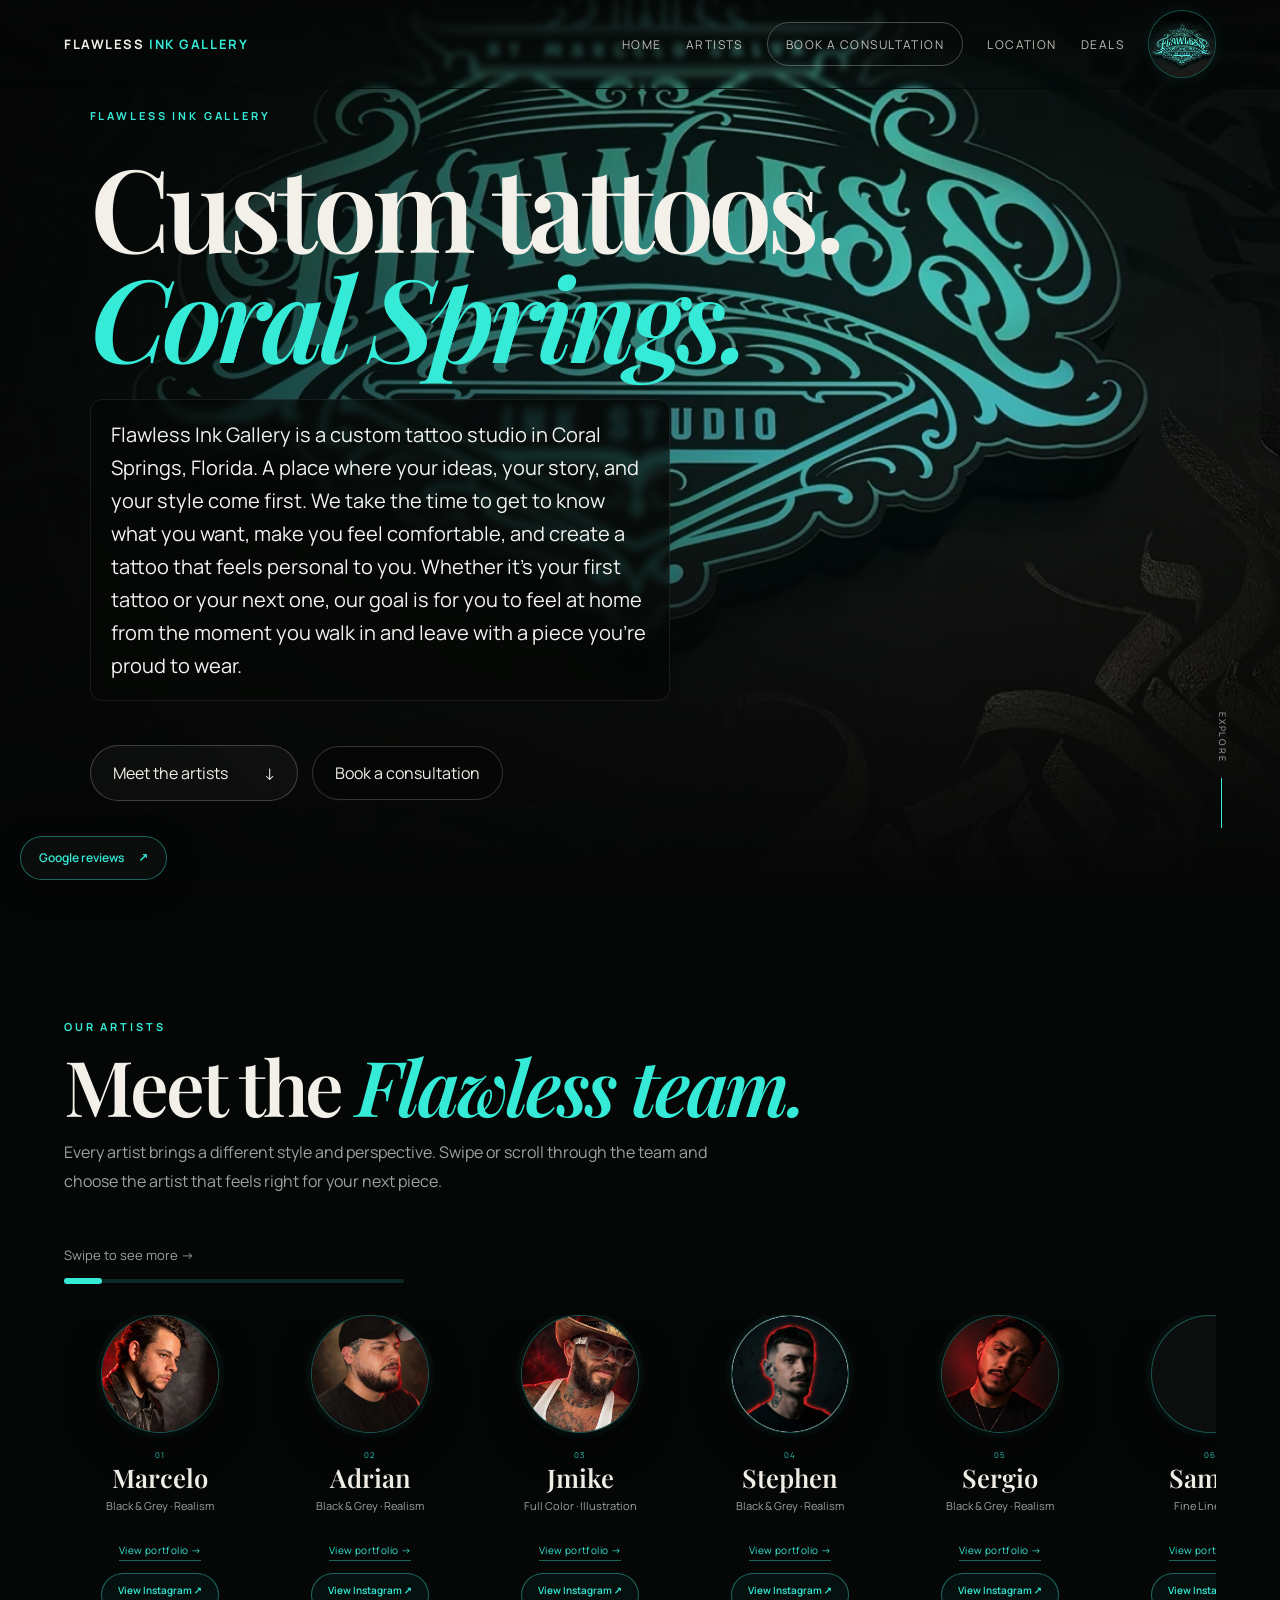
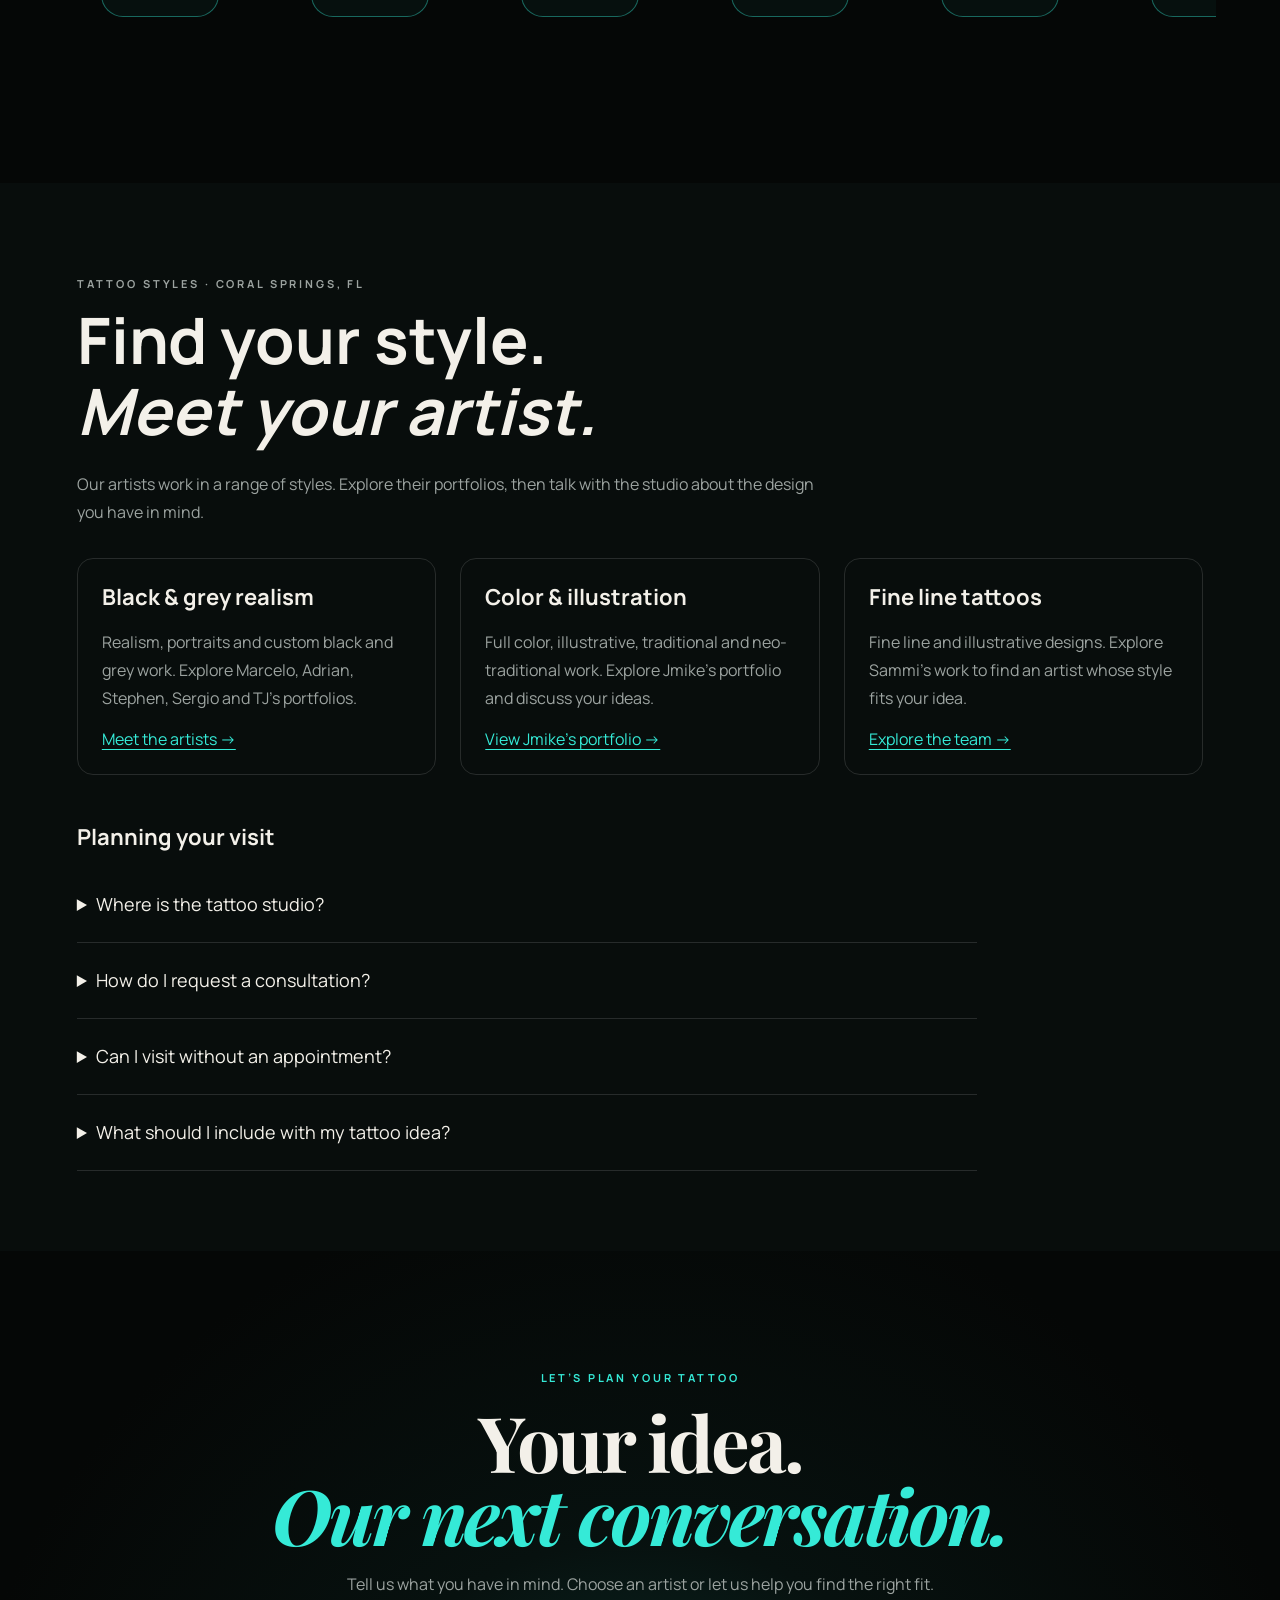
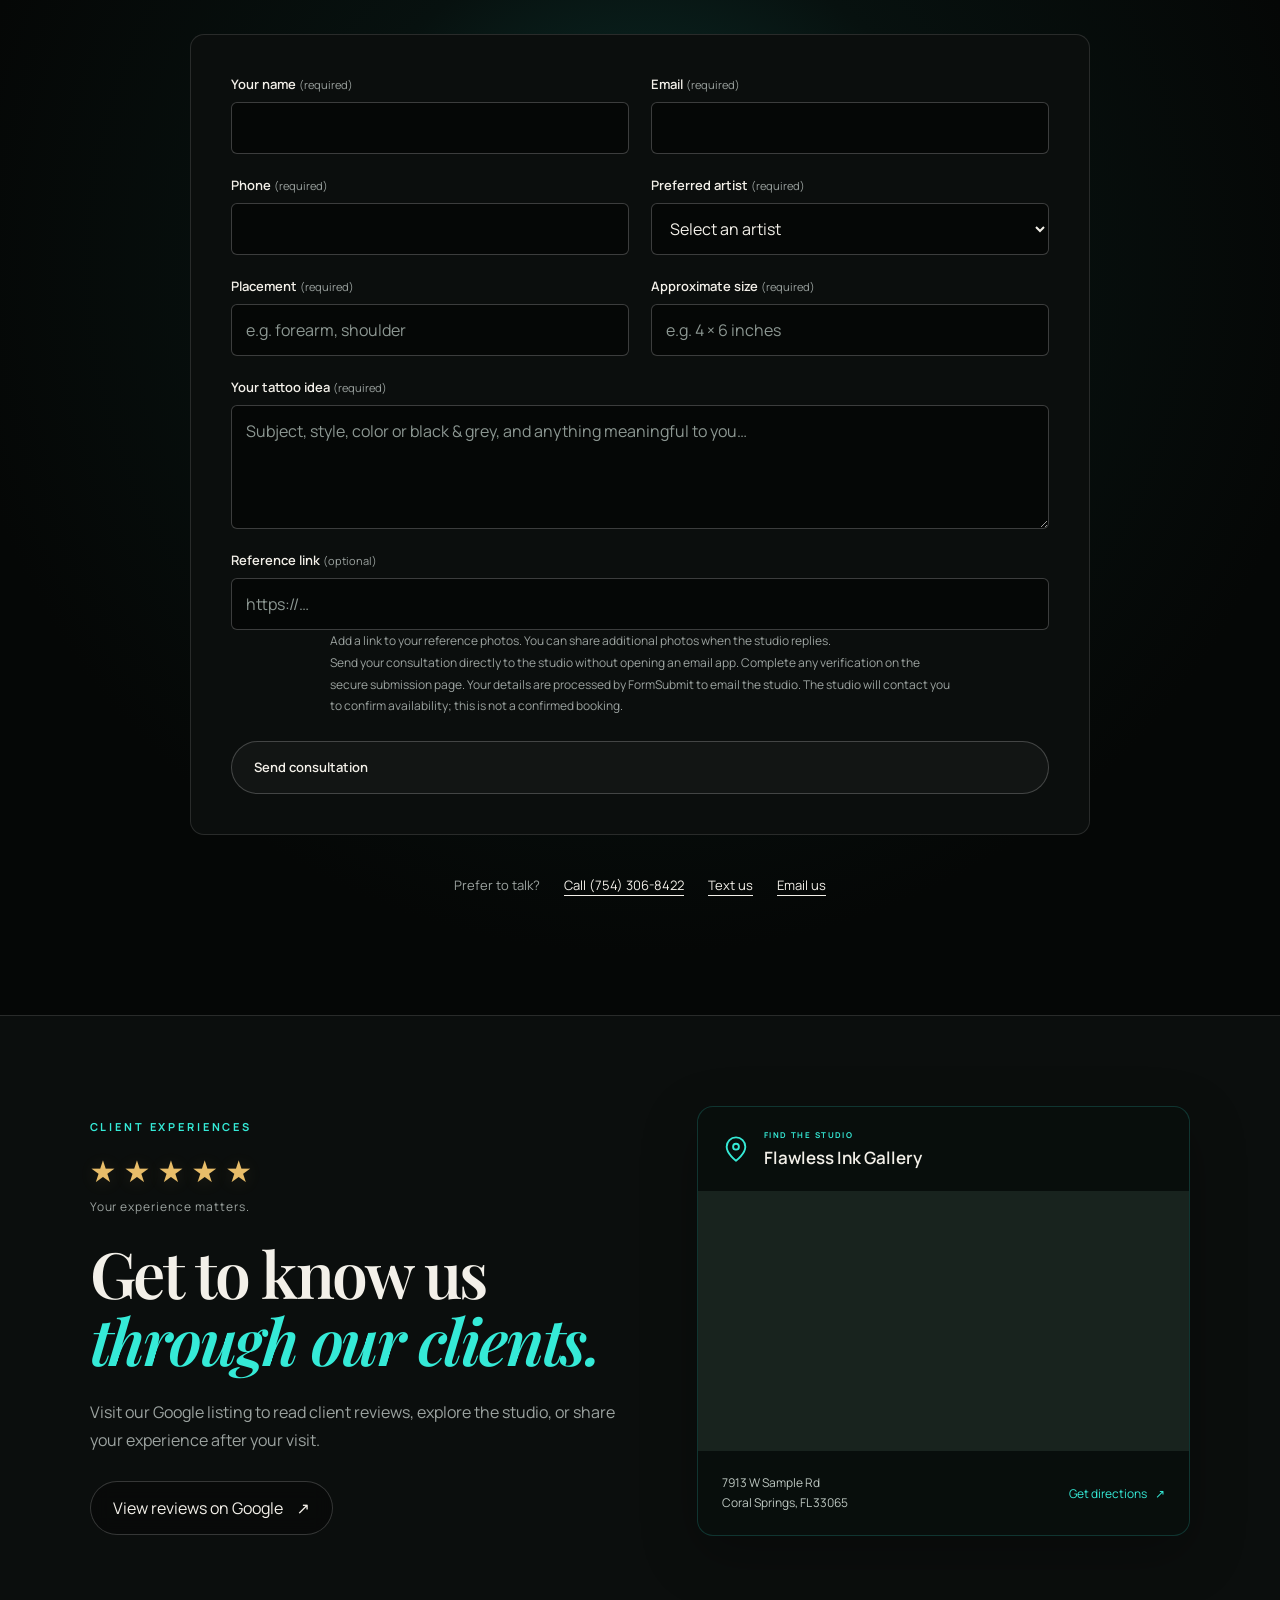
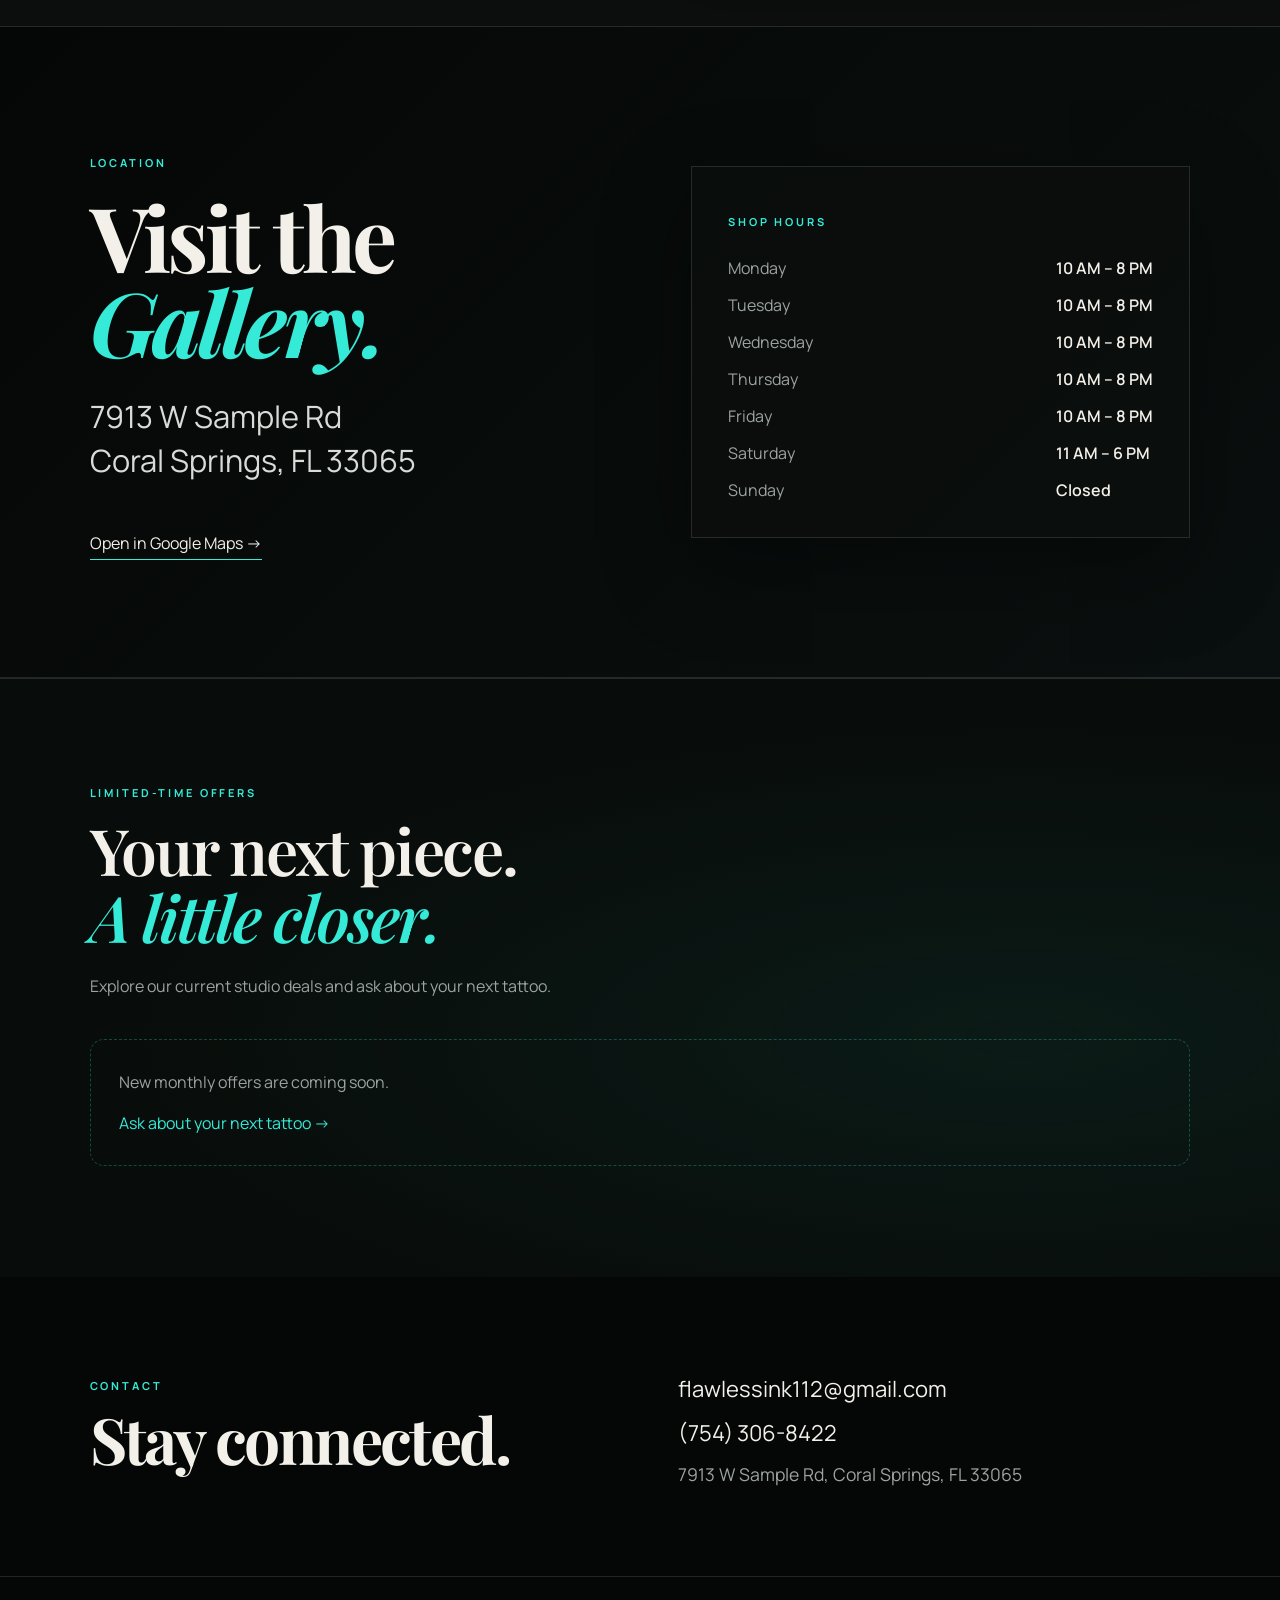
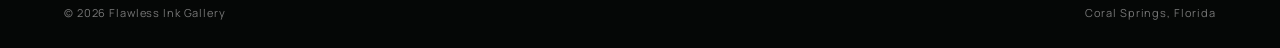
==== index.html @ 2d3091d3 "Remove Kimi profile, consultation option, references and portrait assets" ====
<!DOCTYPE html>

<html lang="en">
<head>
<meta charset="utf-8"/>
<meta content="width=device-width,initial-scale=1,viewport-fit=cover" name="viewport"/>
<meta content="#050706" name="theme-color"/>
<title>Tattoo Studio in Coral Springs | Flawless Ink Gallery</title>
<meta name="description" content="Custom tattoos in Coral Springs, FL. Explore black and grey realism, color and fine line artists at Flawless Ink Gallery. Contact us for a consultation."/>
<link rel="canonical" href="https://www.flawlessinkgallery.com/"/>
<meta property="og:type" content="website"/>
<meta property="og:title" content="Tattoo Studio in Coral Springs | Flawless Ink Gallery"/>
<meta property="og:description" content="Custom tattoos in Coral Springs, FL. Explore black and grey realism, color and fine line artists at Flawless Ink Gallery. Contact us for a consultation."/>
<meta property="og:url" content="https://www.flawlessinkgallery.com/"/>
<meta property="og:site_name" content="Flawless Ink Gallery"/>
<meta property="og:image" content="https://www.flawlessinkgallery.com/assets/studio-room.webp"/>
<meta property="og:image:alt" content="Inside Flawless Ink Gallery tattoo studio in Coral Springs"/>
<meta name="twitter:card" content="summary_large_image"/>
<script type="application/ld+json">
{
  "@context": "https://schema.org",
  "@type": "LocalBusiness",
  "@id": "https://www.flawlessinkgallery.com/#studio",
  "name": "Flawless Ink Tattoo Gallery",
  "alternateName": "Flawless Ink Gallery",
  "url": "https://www.flawlessinkgallery.com/",
  "description": "Custom tattoos in Coral Springs, FL. Explore black and grey realism, color and fine line artists at Flawless Ink Gallery. Contact us for a consultation.",
  "image": "https://www.flawlessinkgallery.com/assets/studio-room.webp",
  "telephone": "+17543068422",
  "email": "flawlessink112@gmail.com",
  "address": {
    "@type": "PostalAddress",
    "streetAddress": "7913 West Sample Road",
    "addressLocality": "Coral Springs",
    "addressRegion": "FL",
    "postalCode": "33065",
    "addressCountry": "US"
  },
  "hasMap": "https://maps.google.com/maps?cid=11567312331092188978",
  "openingHoursSpecification": [
    {
      "@type": "OpeningHoursSpecification",
      "dayOfWeek": [
        "Monday",
        "Tuesday",
        "Wednesday",
        "Thursday",
        "Friday"
      ],
      "opens": "10:00",
      "closes": "20:00"
    },
    {
      "@type": "OpeningHoursSpecification",
      "dayOfWeek": "Saturday",
      "opens": "11:00",
      "closes": "18:00"
    }
  ]
}
</script>
<link href="https://fonts.googleapis.com" rel="preconnect"/>
<link crossorigin="" href="https://fonts.gstatic.com" rel="preconnect"/>
<link href="https://fonts.googleapis.com/css2?family=Manrope:wght@400;500;600;700&amp;family=Playfair+Display:ital,wght@0,600;1,600&amp;display=swap" rel="stylesheet"/>

<link rel="stylesheet" href="assets/site.css?v=description-contrast-1"/>
<noscript><style>.reveal{opacity:1;transform:none;filter:none}</style></noscript>

<style id="adrian-jmike-portrait-flip">
/* Mirror only Adrian and Jmike; keep the existing portrait hover zoom. */
.artist-photo-link[data-open-portfolio="adrian"] .artist-photo-frame img,
.artist-photo-link[data-open-portfolio="jmike"] .artist-photo-frame img,
#portfolio-adrian .artist-dialog-portrait,
#portfolio-jmike .artist-dialog-portrait { transform: scaleX(-1); }
.artist-profile-card:hover .artist-photo-link[data-open-portfolio="adrian"] .artist-photo-frame img,
.artist-profile-card:hover .artist-photo-link[data-open-portfolio="jmike"] .artist-photo-frame img { transform: scale(-1.06, 1.06); }
</style>
</head>
<body>
<header class="nav">
<a class="brand" href="#top">FLAWLESS <span>INK GALLERY</span></a>
<button id="mobile-menu-toggle" class="mobile-menu-toggle" type="button" aria-label="Open navigation menu" aria-controls="primary-navigation" aria-expanded="false" hidden><span aria-hidden="true"></span><span aria-hidden="true"></span><span aria-hidden="true"></span></button>
<nav id="primary-navigation" aria-label="Main navigation">
<a href="#home">Home</a>
<a href="#artist">Artists</a>
<a class="book" href="#book">Book a consultation</a>
<a href="#location">Location</a>
<a href="#deals">Deals</a>
</nav>
<a class="nav-shop-logo" href="#home" aria-label="Flawless Ink Gallery home"><img src="assets/logo-studio.webp" alt="" width="1152" height="1536" decoding="async"/></a>
</header>
<main id="top">
<section class="hero reveal welcome-hero" id="home">
<div aria-label="Flawless Ink Gallery slideshow" class="hero-media">
<img alt="Flawless Ink Gallery illuminated logo" class="hero-slide active" src="assets/logo-studio.webp" decoding="async" width="1152" height="1536" fetchpriority="high"/>
<img alt="Inside Flawless Ink Gallery" class="hero-slide" src="assets/studio-room.webp" decoding="async" width="1152" height="1536" loading="lazy"/>
<img alt="Tattoo artist working at Flawless Ink Gallery" class="hero-slide" src="assets/artist-at-work.webp" decoding="async" width="852" height="1134" loading="lazy"/>
<img alt="Black and grey realism tattoo" class="hero-slide" src="assets/tattoo-jesus.webp" decoding="async" width="1200" height="1800" loading="lazy"/>
<img alt="Realistic cat tattoo" class="hero-slide" src="assets/tattoo-cat.webp" decoding="async" width="1206" height="1581" loading="lazy"/>
<img alt="Realistic dog tattoo" class="hero-slide" src="assets/tattoo-dog.webp" decoding="async" width="1177" height="1779" loading="lazy"/>
<img alt="Black and grey skull tattoo" class="hero-slide" src="assets/tattoo-skull.webp" decoding="async" width="1127" height="1800" loading="lazy"/>
<img alt="Detailed bear tattoo" class="hero-slide" src="assets/tattoo-bears.webp" decoding="async" width="1206" height="1744" loading="lazy"/>
<img alt="Frankenstein portrait tattoo" class="hero-slide" src="assets/tattoo-frankenstein.webp" decoding="async" width="706" height="1536" loading="lazy"/>
<img alt="Black and grey portrait tattoo" class="hero-slide" src="assets/tattoo-woman.webp" decoding="async" width="706" height="1536" loading="lazy"/>
<img alt="Black and grey truck tattoo" class="hero-slide" src="assets/tattoo-truck.webp" decoding="async" width="1206" height="1648" loading="lazy"/>
</div>
<div class="hero-shade"></div>
<div class="hero-copy welcome-copy">
<p class="eyebrow">FLAWLESS INK GALLERY</p>
<h1>Custom tattoos.<br/><em>Coral Springs.</em></h1>
<p class="lead">Flawless Ink Gallery is a custom tattoo studio in Coral Springs, Florida. A place where your ideas, your story, and your style come first. We take the time to get to know what you want, make you feel comfortable, and create a tattoo that feels personal to you. Whether it’s your first tattoo or your next one, our goal is for you to feel at home from the moment you walk in and leave with a piece you’re proud to wear.</p>
<div class="welcome-actions">
<a class="cta" href="#artist">Meet the artists <span>↓</span></a>
<a class="ghost-cta" href="#book">Book a consultation</a>
</div>
</div>
<div class="scroll">EXPLORE <span></span></div>
</section>
<section class="artist artist-strip-section reveal" id="artist">
<div class="artist-strip-heading">
<p class="eyebrow">OUR ARTISTS</p>
<h2>Meet the <em>Flawless team.</em></h2>
<p>Every artist brings a different style and perspective. Swipe or scroll through the team and choose the artist that feels right for your next piece.</p>
</div>
<div class="artist-browse-controls" id="artist-browse-controls" hidden>
<div class="artist-swipe-heading"><p>Swipe to see more →</p><span id="artist-scroll-count" class="sr-only">7 artists</span></div>
<div class="artist-scroll-tools"><button id="artist-scroll-prev" hidden type="button" aria-label="Scroll to previous artists" aria-controls="artist-strip">←</button><div class="artist-scroll-slider"><label class="sr-only" for="artist-scroll-position">Scroll through the artists</label><input id="artist-scroll-position" type="range" min="0" max="1000" step="1" value="0" aria-controls="artist-strip"/></div><button id="artist-scroll-next" hidden type="button" aria-label="Scroll to next artists" aria-controls="artist-strip">→</button></div>
</div>
<div id="artist-strip" aria-label="Flawless Ink artists" class="artist-strip">
<article class="artist-profile-card">
<a aria-label="View Marcelo portfolio" class="artist-photo-link" data-open-portfolio="marcelo" href="#portfolio-marcelo">
<div class="artist-photo-frame">
<img alt="Marcelo tattoo artist at Flawless Ink Gallery" src="assets/portrait-fb01e8585b7e.webp" decoding="async" width="800" height="1067" loading="lazy" srcset="assets/portrait-fb01e8585b7e-small.webp 240w, assets/portrait-fb01e8585b7e.webp 800w" sizes="(max-width: 650px) 280px, 360px"/>
</div>
</a>
<div class="artist-profile-info">
<span class="artist-number">01</span>
<h3>Marcelo</h3>
<p>Black &amp; Grey · Realism</p>
<a data-open-portfolio="marcelo" href="#portfolio-marcelo">View portfolio →</a>
<a aria-label="View Marcelo on Instagram (opens in a new tab)" class="artist-instagram-link" href="https://www.instagram.com/marcelo.tattooart/" rel="noopener noreferrer" target="_blank">View Instagram <span aria-hidden="true">↗</span></a>
</div>
</article>
<article class="artist-profile-card">
<a aria-label="View Adrian portfolio" class="artist-photo-link" data-open-portfolio="adrian" href="#portfolio-adrian">
<div class="artist-photo-frame"><img alt="Adrian tattoo artist at Flawless Ink Gallery" src="assets/portrait-ea74d2a2b354.webp" style="object-position:center 30%" decoding="async" width="800" height="1040" loading="lazy" srcset="assets/portrait-ea74d2a2b354-small.webp 240w, assets/portrait-ea74d2a2b354.webp 800w" sizes="(max-width: 650px) 280px, 360px"/></div>
</a>
<div class="artist-profile-info">
<span class="artist-number">02</span><h3>Adrian</h3><p>Black &amp; Grey · Realism</p>
<a data-open-portfolio="adrian" href="#portfolio-adrian">View portfolio →</a>
<a aria-label="View Adrian on Instagram (opens in a new tab)" class="artist-instagram-link" href="https://www.instagram.com/adrest.tattooart/" rel="noopener noreferrer" target="_blank">View Instagram <span aria-hidden="true">↗</span></a>
</div>
</article>
<article class="artist-profile-card">
<a aria-label="View Jmike portfolio" class="artist-photo-link" data-open-portfolio="jmike" href="#portfolio-jmike">
<div class="artist-photo-frame"><img alt="Jmike, tattoo artist at Flawless Ink Gallery" height="1402" src="assets/portrait-498feb0a7a12.webp" style="object-position:center 28%;" width="1122" decoding="async" loading="lazy" srcset="assets/portrait-498feb0a7a12-small.webp 240w, assets/portrait-498feb0a7a12.webp 800w" sizes="(max-width: 650px) 280px, 360px"/></div>
</a>
<div class="artist-profile-info">
<span class="artist-number">03</span><h3>Jmike</h3><p>Full Color · Illustration</p>
<a data-open-portfolio="jmike" href="#portfolio-jmike">View portfolio →</a>
<a aria-label="View Jmike on Instagram (opens in a new tab)" class="artist-instagram-link" href="https://www.instagram.com/thetattooist/" rel="noopener noreferrer" target="_blank">View Instagram <span aria-hidden="true">↗</span></a>
</div>
</article>
<article class="artist-profile-card">
<a aria-label="View Stephen portfolio" class="artist-photo-link" data-open-portfolio="stephen" href="#portfolio-stephen">
<div class="artist-photo-frame"><img alt="Stephen, tattoo artist at Flawless Ink Gallery" src="assets/stephen-profile.jpeg" width="1024" height="1024" decoding="async" loading="lazy" style="object-fit:contain;object-position:center;background:#fff"/></div>
</a>
<div class="artist-profile-info">
<span class="artist-number">04</span><h3>Stephen</h3><p>Black &amp; Grey · Realism</p>
<a data-open-portfolio="stephen" href="#portfolio-stephen">View portfolio →</a>
<a aria-label="View Stephen on Instagram (opens in a new tab)" class="artist-instagram-link" href="https://www.instagram.com/donebybones/" rel="noopener noreferrer" target="_blank">View Instagram <span aria-hidden="true">↗</span></a>
</div>
</article>
<article class="artist-profile-card">
<a aria-label="View Sergio portfolio" class="artist-photo-link" data-open-portfolio="sergio" href="#portfolio-sergio">
<div class="artist-photo-frame"><img alt="Sergio, tattoo artist at Flawless Ink Gallery" height="1437" src="assets/portrait-63ef8ed3774f.webp" style="object-position:center 28%;" width="1095" decoding="async" loading="lazy" srcset="assets/portrait-63ef8ed3774f-small.webp 240w, assets/portrait-63ef8ed3774f.webp 800w" sizes="(max-width: 650px) 280px, 360px"/></div>
</a>
<div class="artist-profile-info">
<span class="artist-number">05</span><h3>Sergio</h3><p>Black &amp; Grey · Realism</p>
<a data-open-portfolio="sergio" href="#portfolio-sergio">View portfolio →</a>
<a aria-label="View Sergio on Instagram (opens in a new tab)" class="artist-instagram-link" href="https://www.instagram.com/oso_ink_/" rel="noopener noreferrer" target="_blank">View Instagram <span aria-hidden="true">↗</span></a>
</div>
</article>
<article class="artist-profile-card">
<a aria-label="View Sammi portfolio" class="artist-photo-link" data-open-portfolio="sammi" href="#portfolio-sammi">
<div class="artist-photo-frame sammi-photo-frame"><img alt="Sammi, artista de Flawless Ink Gallery" height="1448" src="assets/portrait-2cb78c9db8c5.webp" width="1086" decoding="async" loading="lazy" srcset="assets/portrait-2cb78c9db8c5-small.webp 240w, assets/portrait-2cb78c9db8c5.webp 800w" sizes="(max-width: 650px) 280px, 360px"/></div>
</a>
<div class="artist-profile-info">
<span class="artist-number">06</span><h3>Sammi</h3><p>Fine Line Work</p>
<a data-open-portfolio="sammi" href="#portfolio-sammi">View portfolio →</a>
<a aria-label="View Sammi on Instagram (opens in a new tab)" class="artist-instagram-link" href="https://www.instagram.com/houseofhuneyy_tattoos/" rel="noopener noreferrer" target="_blank">View Instagram <span aria-hidden="true">↗</span></a>
</div>
</article>
<article class="artist-profile-card">
<a aria-label="View TJ portfolio" class="artist-photo-link" data-open-portfolio="tj" href="#portfolio-tj">
<div class="artist-photo-frame"><img alt="TJ, tattoo artist at Flawless Ink Gallery" height="1313" src="assets/portrait-111e01f3db07.webp" style="object-position:center 24%;" width="1198" decoding="async" loading="lazy" srcset="assets/portrait-111e01f3db07-small.webp 240w, assets/portrait-111e01f3db07.webp 800w" sizes="(max-width: 650px) 280px, 360px"/></div>
</a>
<div class="artist-profile-info">
<span class="artist-number">07</span><h3>TJ</h3><p>Black &amp; Grey · Realism</p>
<a data-open-portfolio="tj" href="#portfolio-tj">View portfolio →</a>
<a aria-label="View TJ on Instagram (opens in a new tab)" class="artist-instagram-link" href="https://www.instagram.com/tj_111tattoos/?hl=es" rel="noopener noreferrer" target="_blank">View Instagram <span aria-hidden="true">↗</span></a></div>
</article>
</div>
</section>
<section class="studio-information" id="tattoo-styles" aria-labelledby="styles-title">
<div class="studio-information-inner">
<p class="eyebrow">TATTOO STYLES · CORAL SPRINGS, FL</p>
<h2 id="styles-title">Find your style.<br/><em>Meet your artist.</em></h2>
<p>Our artists work in a range of styles. Explore their portfolios, then talk with the studio about the design you have in mind.</p>
<div class="studio-style-grid">
<article><h3>Black &amp; grey realism</h3><p>Realism, portraits and custom black and grey work. Explore Marcelo, Adrian, Stephen, Sergio and TJ’s portfolios.</p><a href="#artist">Meet the artists →</a></article>
<article><h3>Color &amp; illustration</h3><p>Full color, illustrative, traditional and neo-traditional work. Explore Jmike’s portfolio and discuss your ideas.</p><a data-open-portfolio="jmike" href="#portfolio-jmike">View Jmike’s portfolio →</a></article>
<article><h3>Fine line tattoos</h3><p>Fine line and illustrative designs. Explore Sammi’s work to find an artist whose style fits your idea.</p><a href="#artist">Explore the team →</a></article>
</div>
<div class="studio-faq" aria-labelledby="studio-faq-title">
<h3 id="studio-faq-title">Planning your visit</h3>
<details><summary>Where is the tattoo studio?</summary><p>Find Flawless Ink Gallery at 7913 W Sample Rd, Coral Springs, FL 33065. <a href="#location">See directions and studio hours.</a></p></details>
<details><summary>How do I request a consultation?</summary><p><a href="#book">Complete the consultation form</a> with your tattoo idea, placement, approximate size and preferred artist. Submit the form and complete any verification on the secure submission page. No email app is needed. The studio must confirm your appointment.</p></details>
<details><summary>Can I visit without an appointment?</summary><p>Walk-ins are welcome, subject to artist availability. <a href="tel:+17543068422">Call (754) 306-8422</a> to check availability before visiting.</p></details>
<details><summary>What should I include with my tattoo idea?</summary><p>Include the subject, style, placement, approximate size and whether you prefer color or black and grey. You can add a reference link in the form and attach photos in your email app before sending.</p></details>
</div>
</div>
</section>
<section class="booking reveal" id="book" aria-labelledby="booking-title">
<div class="booking-inner">
<p class="eyebrow">LET’S PLAN YOUR TATTOO</p>
<h2 id="booking-title">Your idea.<br/><em>Our next conversation.</em></h2>
<p>Tell us what you have in mind. Choose an artist or let us help you find the right fit.</p>
<form id="consultation-form" class="consultation-form" action="https://formsubmit.co/flawlessink112@gmail.com" method="POST">
<div hidden aria-hidden="true"><label>Leave this empty<input name="_honey" tabindex="-1" autocomplete="off"></label></div>
<input type="hidden" name="_subject" value="New tattoo consultation — Flawless Ink Gallery">
<input type="hidden" name="_template" value="table">
<div class="form-grid">
<div class="form-field"><label for="client-name">Your name <span>(required)</span></label><input id="client-name" name="name" autocomplete="name" maxlength="100" required></div>
<div class="form-field"><label for="client-email">Email <span>(required)</span></label><input id="client-email" name="email" type="email" autocomplete="email" maxlength="150" required></div>
<div class="form-field"><label for="client-phone">Phone <span>(required)</span></label><input id="client-phone" name="phone" type="tel" autocomplete="tel" maxlength="40" required></div>
<div class="form-field"><label for="preferred-artist">Preferred artist <span>(required)</span></label><select id="preferred-artist" name="artist" required><option value="" disabled selected>Select an artist</option><option value="Help me choose">Help me choose</option><option>Marcelo</option><option>Adrian</option><option>Jmike</option><option>Stephen</option><option>Sergio</option><option>Sammi</option><option>TJ</option></select></div>
<div class="form-field"><label for="tattoo-placement">Placement <span>(required)</span></label><input id="tattoo-placement" name="placement" placeholder="e.g. forearm, shoulder" maxlength="100" required></div>
<div class="form-field"><label for="tattoo-size">Approximate size <span>(required)</span></label><input id="tattoo-size" name="size" placeholder="e.g. 4 × 6 inches" maxlength="100" required></div>
<div class="form-field full-width"><label for="tattoo-idea">Your tattoo idea <span>(required)</span></label><textarea id="tattoo-idea" name="idea" rows="4" placeholder="Subject, style, color or black & grey, and anything meaningful to you…" maxlength="1500" required></textarea></div>
<div class="form-field full-width"><label for="tattoo-references">Reference link <span>(optional)</span></label><input id="tattoo-references" name="references" type="url" placeholder="https://…" maxlength="500" aria-describedby="reference-help"><p id="reference-help" class="field-help">Add a link to your reference photos. You can share additional photos when the studio replies.</p></div>
</div>
<p id="booking-help" class="form-note">Send your consultation directly to the studio without opening an email app. Complete any verification on the secure submission page. Your details are processed by FormSubmit to email the studio. The studio will contact you to confirm availability; this is not a confirmed booking.</p>
<button class="cta form-submit" type="submit" aria-describedby="booking-help">Send consultation</button>
<p id="consultation-status" class="form-note" role="status" aria-live="polite"></p>
<noscript><p>Submit this form to send your consultation to the studio. Complete any verification on the next page.</p></noscript>
</form>

<div class="booking-actions direct-contact"><span>Prefer to talk?</span><a href="tel:+17543068422">Call (754) 306-8422</a><a href="sms:+17543068422">Text us</a><a href="mailto:flawlessink112@gmail.com">Email us</a></div>
</div>
</section>
<section class="reviews-section reveal" aria-labelledby="reviews-title">
<div class="reviews-copy">
<p class="eyebrow">CLIENT EXPERIENCES</p>
<div class="reviews-stars" aria-hidden="true"><span>★</span><span>★</span><span>★</span><span>★</span><span>★</span></div>
<p class="reviews-invitation">Your experience matters.</p>
<h2 id="reviews-title">Get to know us<br/><em>through our clients.</em></h2>
<p>Visit our Google listing to read client reviews, explore the studio, or share your experience after your visit.</p>
<a class="ghost-cta" href="https://www.google.com/maps/place/Flawless+Ink+Tattoo+Gallery/@26.2725735,-80.2345422,17z/data=!3m1!4b1!4m6!3m5!1s0x88d9050001a502af:0xa087594764bedf32!8m2!3d26.2725735!4d-80.2319673!16s%2Fg%2F11ym4zxmlt?entry=ttu&amp;g_ep=EgoyMDI2MDkyMy4wIKXMDSoASAFQAw%3D%3D" target="_blank" rel="noopener noreferrer">View reviews on Google <span aria-hidden="true">↗</span><span class="sr-only"> (opens in a new tab)</span></a>
</div>
<div class="studio-map-card">
<div class="studio-map-heading"><svg class="studio-map-pin" viewBox="0 0 24 24" fill="none" stroke="currentColor" stroke-width="1.6" aria-hidden="true" focusable="false"><path d="M20 10c0 6-8 12-8 12S4 16 4 10a8 8 0 1 1 16 0Z"/><circle cx="12" cy="10" r="2.5"/></svg><div><span class="eyebrow">FIND THE STUDIO</span><h3>Flawless Ink Gallery</h3></div></div>
<iframe class="studio-mini-map" title="Map showing Flawless Ink Gallery at 7913 W Sample Road, Coral Springs, Florida" src="https://www.google.com/maps?q=Flawless%20Ink%20Gallery%2C%207913%20W%20Sample%20Rd%2C%20Coral%20Springs%2C%20FL%2033065&amp;z=16&amp;output=embed" width="480" height="260" loading="lazy" referrerpolicy="no-referrer-when-downgrade" allowfullscreen></iframe>
<div class="studio-map-footer"><address>7913 W Sample Rd<br/>Coral Springs, FL 33065</address><a href="https://www.google.com/maps/place/Flawless+Ink+Tattoo+Gallery/@26.2725735,-80.2345422,17z/data=!3m1!4b1!4m6!3m5!1s0x88d9050001a502af:0xa087594764bedf32!8m2!3d26.2725735!4d-80.2319673!16s%2Fg%2F11ym4zxmlt?entry=ttu&amp;g_ep=EgoyMDI2MDkyMy4wIKXMDSoASAFQAw%3D%3D" target="_blank" rel="noopener noreferrer">Get directions <span aria-hidden="true">↗</span><span class="sr-only"> (opens in a new tab)</span></a></div>
</div>
</section>
<section class="location reveal" id="location">
<div class="location-copy">
<p class="eyebrow">LOCATION</p>
<h2>Visit the<br/><em>Gallery.</em></h2>
<p class="address">7913 W Sample Rd<br/>Coral Springs, FL 33065</p>
<a class="text-link" href="https://www.google.com/maps/place/Flawless+Ink+Tattoo+Gallery/@26.2725735,-80.2345422,17z/data=!3m1!4b1!4m6!3m5!1s0x88d9050001a502af:0xa087594764bedf32!8m2!3d26.2725735!4d-80.2319673!16s%2Fg%2F11ym4zxmlt?entry=ttu&amp;g_ep=EgoyMDI2MDkyMy4wIKXMDSoASAFQAw%3D%3D" rel="noopener" target="_blank">Open in Google Maps →</a>
</div>
<div class="hours-card">
<p class="eyebrow">SHOP HOURS</p>
<div class="hours-grid">
<span>Monday</span><strong>10 AM – 8 PM</strong>
<span>Tuesday</span><strong>10 AM – 8 PM</strong>
<span>Wednesday</span><strong>10 AM – 8 PM</strong>
<span>Thursday</span><strong>10 AM – 8 PM</strong>
<span>Friday</span><strong>10 AM – 8 PM</strong>
<span>Saturday</span><strong>11 AM – 6 PM</strong>
<span>Sunday</span><strong>Closed</strong>
</div>
</div>
</section>
<section class="deals-section reveal" id="deals" aria-labelledby="deals-title">
<div class="deals-intro"><p class="eyebrow">LIMITED-TIME OFFERS</p><h2 id="deals-title">Your next piece.<br/><em>A little closer.</em></h2><p>Explore our current studio deals and ask about your next tattoo.</p></div>
<article class="deal-coupon" aria-labelledby="two-session-deal" data-claim-limit="5" data-confirmed-claims="0" data-offer-name="Two full-day sessions" data-offer-total="$2,500" data-expires-at="2026-10-01T00:00:00-04:00" hidden>
<div class="deal-coupon-main"><span class="deal-badge">September offer</span><h3 id="two-session-deal">Two full-day sessions.<br/>One set price.</h3><p class="deal-description">Bring your next tattoo project to Flawless Ink Gallery with our two full-day session package.</p><p class="deal-expiration">Expires <time datetime="2026-09-30T23:59:59-04:00">September 30, 2026, at 11:59 p.m. ET</time></p><p class="deal-booking-note">Limited to 5 confirmed claims. A $500 deposit is required. Contact the studio to confirm availability before paying.</p></div>
<div class="deal-coupon-stub"><p class="deal-session-count">2 FULL-DAY SESSIONS</p><p class="deal-price"><span class="sr-only">Total price: </span>$2,500</p><p class="deal-price-note">Total package price · USD</p><p class="deal-claim-status">Limited to 5 claims</p><button class="cta deal-cta" type="button" data-claim-deal aria-haspopup="dialog" aria-controls="deal-claim-dialog">Claim this deal <span aria-hidden="true">↗</span></button></div>
</article>
<article class="deal-coupon" aria-labelledby="half-day-deal" data-claim-limit="5" data-confirmed-claims="0" data-offer-name="One half-day session" data-offer-total="$1,000" data-expires-at="2026-10-01T00:00:00-04:00" hidden>
<div class="deal-coupon-main"><span class="deal-badge">September offer</span><h3 id="half-day-deal">A half-day session.<br/>Your next piece.</h3><p class="deal-description">Book a half-day tattoo session at Flawless Ink Gallery for one set price.</p><p class="deal-expiration">Expires <time datetime="2026-09-30T23:59:59-04:00">September 30, 2026, at 11:59 p.m. ET</time></p><p class="deal-booking-note">Limited to 5 confirmed claims. A $500 deposit is required. Contact the studio to confirm availability before paying.</p></div>
<div class="deal-coupon-stub"><p class="deal-session-count">1 HALF-DAY SESSION</p><p class="deal-price"><span class="sr-only">Session price: </span>$1,000</p><p class="deal-price-note">Per half-day session · USD</p><p class="deal-claim-status">Limited to 5 claims</p><button class="cta deal-cta" type="button" data-claim-deal aria-haspopup="dialog" aria-controls="deal-claim-dialog">Claim this deal <span aria-hidden="true">↗</span></button></div>
</article>
<p id="deals-empty" class="deals-empty" hidden>New monthly offers are coming soon. <a href="#book">Ask about your next tattoo →</a></p>
<noscript><p>Contact the studio for current offers and expiration dates.</p></noscript>
</section>
<section class="contact-footer reveal" id="contact">
<div>
<p class="eyebrow">CONTACT</p>
<h2>Stay connected.</h2>
</div>
<div class="contact-links">
<a href="mailto:flawlessink112@gmail.com">flawlessink112@gmail.com</a>
<a href="tel:+17543068422">(754) 306-8422</a>
<span>7913 W Sample Rd, Coral Springs, FL 33065</span>
</div>
</section>
</main>
<footer>
<span>© 2026 Flawless Ink Gallery</span>
<span>Coral Springs, Florida</span>
</footer>
<dialog aria-labelledby="marcelo-dialog-title" class="artist-portfolio-dialog" id="portfolio-marcelo">
<div class="artist-dialog-toolbar"><span>FLAWLESS INK GALLERY</span><button aria-label="Close Marcelo portfolio" autofocus="" class="artist-dialog-close" type="button">×</button></div>
<div class="artist-dialog-body">
<header class="artist-dialog-header"><img alt="Marcelo, tattoo artist at Flawless Ink Gallery" class="artist-dialog-portrait" src="assets/portrait-fb01e8585b7e.webp" decoding="async" width="800" height="1067" loading="lazy" srcset="assets/portrait-fb01e8585b7e-small.webp 240w, assets/portrait-fb01e8585b7e.webp 800w" sizes="(max-width: 650px) 280px, 360px"/><div><p class="eyebrow">MEET THE ARTIST</p><h2 id="marcelo-dialog-title">Marcelo</h2><p class="artist-dialog-role">Tattoo artist · Flawless Ink Gallery</p><a aria-label="View Marcelo on Instagram (opens in a new tab)" class="artist-instagram-link" href="https://www.instagram.com/marcelo.tattooart/" rel="noopener noreferrer" target="_blank">View Instagram <span aria-hidden="true">↗</span></a></div></header>
<section aria-labelledby="marcelo-about" class="artist-dialog-about"><h3 id="marcelo-about">About Marcelo</h3>
<p class="artist-bio-intro">Born in Argentina, I moved to the United States in 2016 with a dream: to elevate my craft, connect with talented artists, and push my creativity beyond new horizons.</p>
<p>Over the past decade, I’ve dedicated myself to growing as an artist and turning that dream into a reality. One of my proudest milestones has been opening my own studio, Flawless ink., a space created with the vision of bringing artists together in a peaceful, supportive environment where they can develop their skills, express their creativity, and grow beyond their own limits.</p>
<p>I specialize in black and grey realism, with a deep passion for creating artwork that carries meaning and emotion. Whether I’m bringing a portrait to life or creating a memorial piece to honor someone who is no longer with us, my goal is to transform skin into a canvas that tells a story.</p>
<p>For me, tattooing is more than creating an image—it’s about creating a connection, preserving memories, and bringing happiness to every person who trusts me with their story.</p>
<p class="artist-bio-signature">My name is <strong>Marcelo Ezequiel Salva</strong>, and this is more than my profession. This is my art, my journey, and my passion.</p>
</section>
<section aria-labelledby="marcelo-instagram-title" class="artist-dialog-work instagram-section">
<p class="eyebrow">@MARCELO.TATTOOART</p>
<h3 id="marcelo-instagram-title">Most liked on Instagram</h3>
<p class="artist-gallery-hint">Explore Marcelo’s Instagram posts, ordered by likes. <a href="https://www.instagram.com/marcelo.tattooart/" target="_blank" rel="noopener noreferrer">View all on Instagram <span aria-hidden="true">↗</span><span class="sr-only"> (opens in a new tab)</span></a></p>
<p id="marcelo-instagram-status" class="instagram-status" role="status">Instagram posts load when you open this portfolio.</p>
<div id="marcelo-instagram-feed" class="instagram-feed"></div>
<button id="marcelo-instagram-more" class="ghost-cta instagram-more" type="button" hidden>Show more posts</button>
<noscript><p>See Marcelo’s latest posts on <a href="https://www.instagram.com/marcelo.tattooart/" target="_blank" rel="noopener noreferrer">Instagram (opens in a new tab)</a>.</p></noscript>
</section>

</div>
</dialog>
<dialog aria-labelledby="adrian-dialog-title" class="artist-portfolio-dialog" id="portfolio-adrian">
<div class="artist-dialog-toolbar"><span>FLAWLESS INK GALLERY</span><button aria-label="Close Adrian portfolio" autofocus="" class="artist-dialog-close" type="button">×</button></div>
<div class="artist-dialog-body">
<header class="artist-dialog-header"><img alt="Adrian, tattoo artist at Flawless Ink Gallery" class="artist-dialog-portrait" src="assets/portrait-ea74d2a2b354.webp" decoding="async" width="800" height="1040" loading="lazy" srcset="assets/portrait-ea74d2a2b354-small.webp 240w, assets/portrait-ea74d2a2b354.webp 800w" sizes="(max-width: 650px) 280px, 360px"/><div><p class="eyebrow">MEET THE ARTIST</p><h2 id="adrian-dialog-title">Adrian</h2><p class="artist-dialog-role">Tattoo artist · Flawless Ink Gallery</p><a aria-label="View Adrian on Instagram (opens in a new tab)" class="artist-instagram-link" href="https://www.instagram.com/adrest.tattooart/" rel="noopener noreferrer" target="_blank">View Instagram <span aria-hidden="true">↗</span></a></div></header>
<section aria-labelledby="adrian-about" class="artist-dialog-about"><h3 id="adrian-about">About Adrian</h3>
<p>Hello, I’m Adrian Ramirez and I was born in San Jose, Costa Rica. I grew up in South Florida for the second half of my life. My journey as an artist began in my early years and evolved into fulfilling career in tattooing.</p>
<p>After dedicating two years as an apprentice, I’ve spent the past seven years as a professional artist honing my craft and understanding the science behind a tattoo. I pride myself in making high quality work no matter how big or how small the piece is. My favorite style to tattoo is Black and Gray realism. My expertise spans various other styles, including llustrative, Black Outs, Color, and Geometric Tattoos.</p>
<p>Being surrounded by tattoos day in and day out, some artists in the industry tend to be desensitized to the clients experience, however this is not the case with me. I approach each client with fresh perspective and genuine care. I treat every tattoo as though it’s on my own skin, ensuring a unique and personal experience. Whether this is your first tattoo or you’re adding to an existing collection, I strive to make each piece a work of art.</p>
</section>
<section aria-labelledby="adrian-work" class="artist-dialog-work"><h3 id="adrian-work">Portfolio</h3><p class="artist-content-pending">Adrian’s portfolio photos are coming soon.</p></section>
</div>
</dialog>
<dialog aria-labelledby="jmike-dialog-title" class="artist-portfolio-dialog" id="portfolio-jmike">
<div class="artist-dialog-toolbar"><span>FLAWLESS INK GALLERY</span><button aria-label="Close Jmike portfolio" autofocus="" class="artist-dialog-close" type="button">×</button></div>
<div class="artist-dialog-body">
<header class="artist-dialog-header"><img alt="Jmike, tattoo artist at Flawless Ink Gallery" class="artist-dialog-portrait" height="1402" src="assets/portrait-498feb0a7a12.webp" style="object-position:center 28%;" width="1122" decoding="async" loading="lazy" srcset="assets/portrait-498feb0a7a12-small.webp 240w, assets/portrait-498feb0a7a12.webp 800w" sizes="(max-width: 650px) 280px, 360px"/><div><p class="eyebrow">MEET THE ARTIST</p><h2 id="jmike-dialog-title">Jmike</h2><p class="artist-dialog-role">Full Color · Illustration</p><a aria-label="View Jmike on Instagram (opens in a new tab)" class="artist-instagram-link" href="https://www.instagram.com/thetattooist/" rel="noopener noreferrer" target="_blank">View Instagram <span aria-hidden="true">↗</span></a></div></header>
<section aria-labelledby="jmike-about" class="artist-dialog-about"><h3 id="jmike-about">About Jmike</h3>
<p>Hi my name is ,<br/>
JonMichael, Jmike , thetattooist 🤷🏻‍♂️</p>
<p>I was born and raised in Florida<br/>
But my nationality is Peruvian. Y’all know we have the best food.</p>
<p>What got me into tattooing?<br/>
It was my escape from reality. I’ve always been an artist of different mediums and getting tattooed at a young age and hanging out at shops made me realize “I want this”<br/>
I absolutely love creating art and meeting new people. Something I’ve always said is “more than tattoos.” It goes way beyond that.</p>
<p>My Fav style<br/>
I love color! newschool,neo traditional, traditional with a hint of ME lol<br/>
But tattooing for 15yrs and working with many talented artist I became versatile and love doing ANY style</p>
<p>So hit ya boy up and let’s create! 😎</p>
</section>
<section aria-labelledby="jmike-work" class="artist-dialog-work"><h3 id="jmike-work">Portfolio</h3><p class="artist-content-pending">Jmike’s portfolio photos are coming soon.</p></section>
</div>
</dialog>
<dialog aria-labelledby="stephen-dialog-title" class="artist-portfolio-dialog" id="portfolio-stephen">
<div class="artist-dialog-toolbar"><span>FLAWLESS INK GALLERY</span><button aria-label="Close Stephen portfolio" autofocus="" class="artist-dialog-close" type="button">×</button></div>
<div class="artist-dialog-body">
<header class="artist-dialog-header"><img class="artist-dialog-portrait" alt="Stephen, tattoo artist at Flawless Ink Gallery" src="assets/stephen-profile.jpeg" width="1024" height="1024" decoding="async" loading="lazy" style="object-fit:contain;object-position:center;background:#fff"/><div><p class="eyebrow">MEET THE ARTIST</p><h2 id="stephen-dialog-title">Stephen</h2><p class="artist-dialog-role">Black &amp; Grey · Realism</p><a aria-label="View Stephen on Instagram (opens in a new tab)" class="artist-instagram-link" href="https://www.instagram.com/donebybones/" rel="noopener noreferrer" target="_blank">View Instagram <span aria-hidden="true">↗</span></a></div></header>
<section aria-labelledby="stephen-about" class="artist-dialog-about"><h3 id="stephen-about">About Stephen</h3><p>Stephen is a black and grey tattoo artist at Flawless Ink Gallery. Follow <strong>@donebybones</strong> on Instagram to see his latest work and updates.</p></section>
<section aria-labelledby="stephen-work" class="artist-dialog-work"><h3 id="stephen-work">Portfolio</h3><p class="artist-content-pending">Stephen’s portfolio photos are coming soon.</p></section>
</div>
</dialog>
<dialog aria-labelledby="sergio-dialog-title" class="artist-portfolio-dialog" id="portfolio-sergio">
<div class="artist-dialog-toolbar"><span>FLAWLESS INK GALLERY</span><button aria-label="Close Sergio portfolio" autofocus="" class="artist-dialog-close" type="button">×</button></div>
<div class="artist-dialog-body">
<header class="artist-dialog-header"><img alt="Sergio, tattoo artist at Flawless Ink Gallery" class="artist-dialog-portrait" height="1437" src="assets/portrait-63ef8ed3774f.webp" style="object-position:center 28%;" width="1095" decoding="async" loading="lazy" srcset="assets/portrait-63ef8ed3774f-small.webp 240w, assets/portrait-63ef8ed3774f.webp 800w" sizes="(max-width: 650px) 280px, 360px"/><div><p class="eyebrow">MEET THE ARTIST</p><h2 id="sergio-dialog-title">Sergio</h2><p class="artist-dialog-role">Black &amp; Grey · Realism</p><a aria-label="View Sergio on Instagram (opens in a new tab)" class="artist-instagram-link" href="https://www.instagram.com/oso_ink_/" rel="noopener noreferrer" target="_blank">View Instagram <span aria-hidden="true">↗</span></a></div></header>
<section aria-labelledby="sergio-about" class="artist-dialog-about"><h3 id="sergio-about">About Sergio</h3><p>Sergio, also known as Oso Ink, is a South Florida tattoo artist and part of the Flawless Ink Gallery team. Follow <strong>@oso_ink_</strong> on Instagram to see his latest work and updates.</p></section>
<section aria-labelledby="sergio-work" class="artist-dialog-work"><h3 id="sergio-work">Portfolio</h3><p class="artist-content-pending">Sergio’s portfolio photos are coming soon.</p></section>
</div>
</dialog>
<dialog aria-labelledby="sammi-dialog-title" class="artist-portfolio-dialog" id="portfolio-sammi">
<div class="artist-dialog-toolbar"><span>FLAWLESS INK GALLERY</span><button aria-label="Close Sammi portfolio" autofocus="" class="artist-dialog-close" type="button">×</button></div>
<div class="artist-dialog-body">
<header class="artist-dialog-header"><div class="sammi-dialog-photo-frame"><img alt="Sammi, tattoo artist at Flawless Ink Gallery" height="1448" src="assets/portrait-2cb78c9db8c5.webp" width="1086" decoding="async" loading="lazy" srcset="assets/portrait-2cb78c9db8c5-small.webp 240w, assets/portrait-2cb78c9db8c5.webp 800w" sizes="(max-width: 650px) 280px, 360px"/></div><div><p class="eyebrow">MEET THE ARTIST</p><h2 id="sammi-dialog-title">Sammi</h2><p class="artist-dialog-role">Tattoo artist · Flawless Ink Gallery</p><a aria-label="View Sammi on Instagram (opens in a new tab)" class="artist-instagram-link" href="https://www.instagram.com/houseofhuneyy_tattoos/" rel="noopener noreferrer" target="_blank">View Instagram <span aria-hidden="true">↗</span></a></div></header>
<section aria-labelledby="sammi-about" class="artist-dialog-about">
<h3 id="sammi-about">About Sammi</h3>
<p>My name is Samantha, but most people call me Sammy. I'm 33 years old, and I'm a licensed tattoo artist based right here in South Florida.</p>
<p>I've been an artist my entire life painting, drawing, building things and never being afraid to get my hands dirty. Growing up, I was constantly surrounded by tattoos via my dad going to tattoo conventions and shops quite often and art from my grandmother who drew and painted also. Being exposed to that creative world as a child heavily influenced me and naturally inspired my path to becoming the artist I am today.</p>
<p>I've been officially tattooing for 3 years now. I earned and finished my apprenticeship at Flawless Ink in Coral Springs, and I'm proud to say I've been holding it down there ever since!</p>
<p>If you sit in my chair, you'll quickly find out that I'm outgoing, funny, and incredibly easy to talk to. I genuinely love meeting every single one of you. Being trusted to create beautiful memories and permanent art for you means the world to me.</p>
<h4>My Specialities:</h4>
<ul class="sammi-specialties">
<li>Fine line work</li>
<li>Illustrative realism</li>
<li>Blackwork ornamentals</li>
</ul>
<p>I absolutely love bringing your custom ideas to life, but I also have a ton of pre made flash that I'm dying to tattoo!</p>
<p>Ready for some new ink? Drop me a DM to chat about your ideas, or head straight to the booking form linked in my bio. Let's make something amazing I'd love to be your new artist!</p>
</section>
<section aria-labelledby="sammi-work" class="artist-dialog-work"><h3 id="sammi-work">Portfolio</h3><p class="artist-content-pending">Sammi’s portfolio photos are coming soon.</p></section>
</div>
</dialog>
<dialog aria-labelledby="tj-dialog-title" class="artist-portfolio-dialog" id="portfolio-tj">
<div class="artist-dialog-toolbar"><span>FLAWLESS INK GALLERY</span><button aria-label="Close TJ portfolio" autofocus="" class="artist-dialog-close" type="button">×</button></div>
<div class="artist-dialog-body">
<header class="artist-dialog-header"><img alt="TJ, tattoo artist at Flawless Ink Gallery" class="artist-dialog-portrait" height="1313" src="assets/portrait-111e01f3db07.webp" style="object-position:center 24%;" width="1198" decoding="async" loading="lazy" srcset="assets/portrait-111e01f3db07-small.webp 240w, assets/portrait-111e01f3db07.webp 800w" sizes="(max-width: 650px) 280px, 360px"/><div><p class="eyebrow">MEET THE ARTIST</p><h2 id="tj-dialog-title">TJ</h2><p class="artist-dialog-role">Black &amp; Grey · Realism</p><a aria-label="View TJ on Instagram (opens in a new tab)" class="artist-instagram-link" href="https://www.instagram.com/tj_111tattoos/?hl=es" rel="noopener noreferrer" target="_blank">View Instagram <span aria-hidden="true">↗</span></a></div></header>
<section aria-labelledby="tj-about" class="artist-dialog-about"><h3 id="tj-about">About TJ</h3><p class="">TJ is a tattoo artist at Flawless Ink Gallery in South Florida. Follow @tj_111tattoos on Instagram to see his latest work and updates.</p></section>
<section aria-labelledby="tj-work" class="artist-dialog-work"><h3 id="tj-work">Portfolio</h3><p class="artist-content-pending">TJ’s portfolio photos are coming soon.</p></section>
</div>
</dialog>
<dialog id="lightbox"><button aria-label="Close" class="close">×</button><img alt=""/></dialog>

<script src="assets/site.js?v=native-consultation-2" defer></script>
<script src="assets/mobile-navigation.js" defer></script>
<script src="assets/consultation-submit.js?v=direct-submit-10" defer></script>
<script src="assets/marcelo-instagram.js?v=most-liked-hourly-1" defer></script>

<aside id="google-review-popup" class="google-review-popup" aria-labelledby="google-review-heading" hidden>
<div class="google-review-header"><div><p class="eyebrow">CLIENT EXPERIENCES</p><h2 id="google-review-heading">Google reviews</h2></div><button id="google-review-close" type="button" aria-label="Close review popup">×</button></div>
<div id="google-review-cards"><article class="google-review-card">
<p class="google-review-author">Max Keating</p>
<p class="google-review-meta"><span class="google-review-stars" aria-label="5 out of 5 stars">★★★★★</span> <time datetime="2026-09-30T14:20:59.654703Z">Sep 30, 2026</time></p>
<blockquote>I’ve had all of my tattoo work done by Marcelo. His attention to detail, quality, and professionalism are always top-notch. Flawless Ink is a great shop with great people. I’ll definitely keep coming back to Marcelo for future pieces. Hi…</blockquote>
</article>
<article class="google-review-card" hidden>
<p class="google-review-author">Cedrick Wilcox</p>
<p class="google-review-meta"><span class="google-review-stars" aria-label="5 out of 5 stars">★★★★★</span> <time datetime="2026-09-30T03:36:23.006418Z">Sep 29, 2026</time></p>
<blockquote>Marcelo has done an amazing job. great service and great experience!!</blockquote>
</article>
<article class="google-review-card" hidden>
<p class="google-review-author">Gabriel Villasana</p>
<p class="google-review-meta"><span class="google-review-stars" aria-label="5 out of 5 stars">★★★★★</span> <time datetime="2026-05-31T19:44:11.842160Z">May 31, 2026</time></p>
<blockquote>If you are looking for a true master of black and grey realism, Adrian is the artist to go to. I recently got an angel piece done on my shoulder, and the level of detail is incredible; it looks like a real marble sculpture. His handling …</blockquote>
</article>
<article class="google-review-card" hidden>
<p class="google-review-author">Evan Scott</p>
<p class="google-review-meta"><span class="google-review-stars" aria-label="5 out of 5 stars">★★★★★</span> <time datetime="2026-05-18T22:14:10.932209Z">May 18, 2026</time></p>
<blockquote>Marcello Is a Great Guy And is The
Best Artist And Has a Great Shop And I Would Recommend him every  time!!!</blockquote>
</article>
<article class="google-review-card" hidden>
<p class="google-review-author">Gianna Ezzo</p>
<p class="google-review-meta"><span class="google-review-stars" aria-label="5 out of 5 stars">★★★★★</span> <time datetime="2026-05-02T01:21:51.887856Z">May 1, 2026</time></p>
<p class="google-review-no-text">This reviewer left a star rating without a comment.</p>
</article></div>
<div class="google-review-controls"><button id="google-review-prev" type="button" aria-label="Previous review">←</button><span id="google-review-position" aria-live="polite">1 of 5</span><button id="google-review-next" type="button" aria-label="Next review">→</button><a href="https://maps.google.com/maps?cid=11567312331092188978" target="_blank" rel="noopener noreferrer">Read on Google ↗<span class="sr-only"> (opens in a new tab)</span></a></div>
<p class="google-review-note">Latest reviews retrieved October 1, 2026. Text shown as excerpts.</p>
</aside>
<button id="google-review-launcher" class="google-review-launcher" type="button" aria-controls="google-review-popup" aria-expanded="false" hidden>Google reviews <span aria-hidden="true">↗</span></button>
<script src="assets/google-reviews.js?v=hourly-5" defer></script>

<dialog id="deal-claim-dialog" class="deal-claim-dialog" aria-labelledby="deal-claim-title" aria-describedby="deal-claim-intro">
<div class="deal-claim-toolbar"><p class="eyebrow">FLAWLESS INK GALLERY</p><button type="button" id="deal-claim-close" aria-label="Close deal claim" autofocus>×</button></div>
<div class="deal-claim-body"><h2 id="deal-claim-title">Claim this deal</h2><p id="deal-claim-summary"></p>
<p id="deal-claim-intro">Each offer is limited to 5 confirmed claims. Contact the studio to confirm availability before sending your deposit.</p>
<div id="deal-payment-instructions">
<div class="deal-payment-card"><p class="eyebrow">REQUIRED DEPOSIT</p><p class="deal-deposit-amount">$500 <span>USD</span></p>
<dl><dt>Payment method</dt><dd>Zelle</dd><dt>Send to phone number</dt><dd><strong>754-306-8422</strong></dd><dt>Recipient name</dt><dd><strong>Flawless Ink LLC</strong></dd></dl>
<p>Check that Zelle shows <strong>Flawless Ink LLC</strong> before sending.</p></div>
<p>Your deal is claimed only after the studio confirms availability and verifies your $500 deposit. Opening this window does not reserve a spot.</p>
<p>Text the studio your name, the offer you chose, and your payment confirmation so your claim can be checked.</p>
<div class="deal-claim-actions"><a id="deal-claim-text" class="cta" href="sms:+17543068422">Text the studio</a><a class="ghost-cta" href="tel:+17543068422">Call 754-306-8422</a></div>
</div>
<p id="deal-claim-unavailable" role="status" hidden>This offer is no longer available. Please contact the studio about current deals.</p>
</div>
</dialog>
<script src="assets/deals.js?v=claims-1" defer></script>
<script src="assets/artist-navigation.js" defer></script>
</body>
</html>
---- assets/site.css ----
:root{--bg:#050706;--panel:#0b0e0d;--ink:#f3f0e9;--muted:#9ca3a0;--aqua:#35ead7;--line:rgba(255,255,255,.12)}
*{box-sizing:border-box}html{scroll-behavior:smooth}body{margin:0;background:var(--bg);color:var(--ink);font-family:Manrope,system-ui,sans-serif}
img{display:block;width:100%;height:100%;object-fit:cover}a{color:inherit;text-decoration:none}
.nav{position:fixed;z-index:20;top:0;left:0;right:0;display:flex;justify-content:space-between;align-items:center;padding:22px 5vw;background:linear-gradient(#050706d9,transparent);backdrop-filter:blur(3px)}
.brand{font-weight:700;letter-spacing:.12em;font-size:13px}.brand span{color:var(--aqua)}nav{display:flex;gap:28px;align-items:center;font-size:12px;text-transform:uppercase;letter-spacing:.12em}nav a{opacity:.78}nav a:hover{opacity:1}.book{border:1px solid #ffffff55;border-radius:999px;padding:10px 18px}
.hero{min-height:100svh;position:relative;overflow:hidden;display:flex;align-items:flex-end}.hero-media{position:absolute;inset:0}.hero-media img{object-position:center 42%;transform:scale(1.04);animation:drift 12s ease-in-out infinite alternate}.hero-shade{position:absolute;inset:0;background:linear-gradient(90deg,#050706e8 0%,#0507067a 48%,#05070640),linear-gradient(0deg,#050706 0%,transparent 42%)}
.hero-copy{position:relative;z-index:2;width:min(900px,90vw);padding:0 0 11vh 7vw}.eyebrow{font-size:11px;letter-spacing:.26em;color:var(--aqua);font-weight:700}.hero h1,.statement h2,.studio h2,.artist h2,.section-head h2,.contact h2{font-family:"Playfair Display",serif;font-weight:600;line-height:.95;margin:.25em 0}.hero h1{font-size:clamp(58px,9vw,140px);letter-spacing:-.045em}.hero h1 em,.statement em,.contact em{color:var(--aqua);font-weight:600}.lead{max-width:580px;color:#d1d2cf;font-size:clamp(16px,2vw,20px);line-height:1.65}.cta{display:inline-flex;gap:36px;align-items:center;margin-top:24px;border:1px solid #ffffff35;border-radius:999px;padding:16px 22px;background:#ffffff08}.cta:hover{border-color:var(--aqua);box-shadow:0 0 40px #35ead71c}.scroll{position:absolute;right:4vw;bottom:8vh;z-index:2;writing-mode:vertical-rl;font-size:9px;letter-spacing:.2em;color:#aaa}.scroll span{display:inline-block;height:50px;border-left:1px solid var(--aqua);margin-top:12px}
.statement{padding:16vh 8vw;border-bottom:1px solid var(--line)}.statement h2{font-size:clamp(45px,7vw,105px);max-width:1100px}
.studio{display:grid;grid-template-columns:1.15fr .85fr;min-height:780px}.studio-photo{min-height:680px}.studio-copy{display:flex;flex-direction:column;justify-content:center;padding:8vw;background:var(--panel)}.studio h2,.artist h2,.section-head h2{font-size:clamp(42px,5vw,78px)}.studio-copy>p:last-child,.artist-copy>p{color:var(--muted);line-height:1.8;max-width:520px}
.artist{display:grid;grid-template-columns:.8fr 1.2fr;padding:13vh 6vw;gap:7vw;align-items:center}.artist-copy{position:sticky;top:140px;align-self:start}.role{color:var(--aqua)!important;text-transform:uppercase;font-size:11px;letter-spacing:.14em}.text-link{display:inline-block;margin-top:18px;border-bottom:1px solid var(--aqua);padding-bottom:5px}.artist-grid{display:grid;grid-template-columns:1fr 1fr;gap:14px}.artist-grid img:first-child{height:720px}.artist-grid img:last-child{height:540px;margin-top:120px}
.portfolio{padding:10vh 5vw 14vh}.section-head{display:flex;justify-content:space-between;align-items:end;margin-bottom:55px}.section-head>p{color:var(--muted);max-width:300px}.gallery{columns:3 300px;column-gap:14px}.tile{width:100%;height:430px;padding:0;border:0;background:#111;margin:0 0 14px;overflow:hidden;cursor:zoom-in;break-inside:avoid}.tile.tall{height:620px}.tile img{transition:transform .7s cubic-bezier(.2,.7,.2,1),filter .4s}.tile:hover img{transform:scale(1.035);filter:contrast(1.05)}
.contact{padding:16vh 8vw;text-align:center;background:radial-gradient(circle at 50% 40%,#0b3733 0%,#08110f 30%,#050706 68%)}.contact h2{font-size:clamp(50px,7vw,100px)}.note{font-size:11px;color:#777;margin-top:25px}
footer{border-top:1px solid var(--line);display:flex;justify-content:space-between;padding:28px 5vw;color:#777;font-size:11px;letter-spacing:.08em}
dialog{border:0;padding:0;background:#000c;max-width:none;max-height:none;width:100vw;height:100vh}dialog::backdrop{background:#000d}dialog img{width:100%;height:100%;object-fit:contain;padding:4vh 4vw}.close{position:fixed;right:25px;top:20px;z-index:3;width:46px;height:46px;border-radius:50%;border:1px solid #ffffff55;background:#111c;color:white;font-size:28px;cursor:pointer}
.reveal{opacity:0;transform:translateY(28px);transition:opacity .9s ease,transform .9s cubic-bezier(.2,.7,.2,1)}.reveal.in{opacity:1;transform:none}
@keyframes drift{from{transform:scale(1.04) translate3d(0,0,0)}to{transform:scale(1.09) translate3d(-1%,1%,0)}}
@media(max-width:760px){.nav{padding:18px 20px}.brand{font-size:11px}.nav nav a:not(.book){display:none}.hero-copy{padding:0 22px 13vh}.hero-shade{background:linear-gradient(0deg,#050706 3%,#05070670 60%,#05070655)}.scroll{display:none}.statement{padding:12vh 22px}.studio{grid-template-columns:1fr}.studio-photo{min-height:62vh}.studio-copy{padding:70px 24px}.artist{grid-template-columns:1fr;padding:90px 20px;gap:45px}.artist-copy{position:static}.artist-grid{gap:8px}.artist-grid img:first-child{height:480px}.artist-grid img:last-child{height:360px;margin-top:70px}.portfolio{padding:70px 10px 100px}.section-head{padding:0 12px;display:block}.section-head>p{display:none}.gallery{columns:2 150px;column-gap:8px}.tile{height:280px;margin-bottom:8px}.tile.tall{height:420px}.contact{padding:110px 22px}footer{gap:20px;flex-direction:column}}
@media(prefers-reduced-motion:reduce){*{scroll-behavior:auto!important}.hero-media img{animation:none}.reveal{opacity:1;transform:none;transition:none}}


/* V2 — more dynamic, mobile-first motion */
body{overflow-x:hidden}
.nav{transition:background .35s ease,transform .35s ease,border-color .35s ease;border-bottom:1px solid transparent}
.nav.scrolled{background:#050706e8;border-color:var(--line);backdrop-filter:blur(16px)}
.hero-copy .eyebrow,.hero-copy h1,.hero-copy .lead,.hero-copy .cta{animation:heroUp .9s both cubic-bezier(.16,1,.3,1)}
.hero-copy h1{animation-delay:.08s}.hero-copy .lead{animation-delay:.18s}.hero-copy .cta{animation-delay:.28s}
@keyframes heroUp{from{opacity:0;transform:translateY(45px);filter:blur(8px)}to{opacity:1;transform:none;filter:none}}
.statement{position:relative;overflow:hidden}
.statement:after{content:"FLAWLESS";position:absolute;right:-2vw;bottom:-.28em;font:600 clamp(90px,20vw,300px)/1 "Playfair Display",serif;color:#ffffff035;letter-spacing:-.07em;pointer-events:none}
.studio-photo,.artist-grid img,.tile{border-radius:2px}
.studio-photo,.artist-grid{overflow:hidden}
.studio-photo img{transition:transform 1.2s cubic-bezier(.16,1,.3,1)}
.studio:hover .studio-photo img{transform:scale(1.035)}
.tile{position:relative;transition:transform .45s cubic-bezier(.16,1,.3,1),box-shadow .45s}
.tile:after{content:"VIEW";position:absolute;inset:auto 16px 16px auto;background:#050706c9;border:1px solid #ffffff35;color:white;border-radius:999px;padding:9px 12px;font:700 9px/1 Manrope;letter-spacing:.18em;opacity:0;transform:translateY(8px);transition:.35s}
.tile:hover{transform:translateY(-7px);box-shadow:0 22px 60px #0008}.tile:hover:after{opacity:1;transform:none}
.cta{position:relative;overflow:hidden;transition:transform .3s ease,color .3s ease,box-shadow .3s ease}
.cta:before{content:"";position:absolute;inset:0;background:var(--aqua);transform:translateX(-105%);transition:transform .45s cubic-bezier(.16,1,.3,1);z-index:-1}
.cta:hover{color:#02100e;transform:translateY(-2px)}.cta:hover:before{transform:none}
.reveal{opacity:0;transform:translateY(54px) scale(.985);filter:blur(5px);transition:opacity .9s ease,transform 1s cubic-bezier(.16,1,.3,1),filter .9s ease}
.reveal.in{opacity:1;transform:none;filter:none}
.gallery .reveal:nth-child(3n+2){transition-delay:.08s}.gallery .reveal:nth-child(3n+3){transition-delay:.16s}
@media(max-width:760px){
  .hero h1{font-size:clamp(54px,18vw,86px)}
  .hero-copy{padding-bottom:10vh}
  .statement h2,.studio h2,.artist h2,.section-head h2,.contact h2{letter-spacing:-.035em}
  .statement{padding-top:15vh;padding-bottom:15vh}
  .studio-photo{min-height:72vh}
  .artist-grid{grid-template-columns:1fr 1fr;transform:rotate(-1.5deg);margin-inline:-8px}
  .artist-grid img:first-child{height:440px}.artist-grid img:last-child{height:330px;margin-top:55px}
  .gallery{column-gap:7px}.tile{margin-bottom:7px}
  .tile:after{opacity:1;transform:none;font-size:7px;padding:7px 9px;right:9px;bottom:9px}
  .contact{min-height:78vh;display:flex;flex-direction:column;justify-content:center;align-items:center}
}


/* Welcome / navigation / booking / location update */
.welcome-hero{min-height:100svh}
.welcome-copy{max-width:900px}
.welcome-actions,.booking-actions{display:flex;gap:14px;flex-wrap:wrap;align-items:center}
.ghost-cta{display:inline-flex;align-items:center;justify-content:center;margin-top:24px;padding:15px 22px;border-radius:999px;border:1px solid #ffffff2f;color:#f3f0e9;background:#05070666;backdrop-filter:blur(10px);transition:.3s ease}
.ghost-cta:hover{border-color:var(--aqua);color:var(--aqua);transform:translateY(-2px)}
.booking{min-height:78vh;display:flex;align-items:center;justify-content:center;text-align:center;padding:12vh 7vw;background:radial-gradient(circle at 50% 45%,#0d3732 0%,#07110f 33%,#050706 70%)}
.booking-inner{max-width:920px}
.booking h2,.location h2,.contact-footer h2{font-family:"Playfair Display",serif;font-size:clamp(50px,7vw,102px);line-height:.95;letter-spacing:-.04em;margin:.25em 0}
.booking h2 em,.location h2 em{color:var(--aqua)}
.booking p:not(.eyebrow){max-width:620px;margin:0 auto;color:var(--muted);line-height:1.8}
.booking-actions{justify-content:center}
.location{display:grid;grid-template-columns:1fr 1fr;gap:8vw;padding:13vh 7vw;align-items:center;border-top:1px solid var(--line);border-bottom:1px solid var(--line);background:linear-gradient(135deg,#050706,#0a100f)}
.location-copy .address{font-size:clamp(20px,2.4vw,34px);line-height:1.45;color:#d9dbd8}
.hours-card{border:1px solid var(--line);padding:36px;background:#0b0e0dcf;box-shadow:0 30px 80px #0006}
.hours-grid{display:grid;grid-template-columns:1fr auto;gap:15px 28px;margin-top:28px}
.hours-grid span{color:var(--muted)}.hours-grid strong{font-weight:600}
.contact-footer{display:grid;grid-template-columns:1fr 1fr;gap:6vw;padding:10vh 7vw;align-items:end}
.contact-footer h2{font-size:clamp(42px,5vw,72px)}
.contact-links{display:flex;flex-direction:column;gap:14px;font-size:clamp(16px,1.8vw,22px)}
.contact-links a{transition:color .25s ease}.contact-links a:hover{color:var(--aqua)}
.contact-links span{color:var(--muted);font-size:.8em}
@media(max-width:760px){
  .nav nav{gap:10px}.nav nav a{display:none}.nav nav .book{display:inline-flex}
  .brand{max-width:160px}
  .welcome-copy{padding-bottom:12vh}
  .welcome-actions{gap:8px}
  .ghost-cta{margin-top:10px}
  .booking{min-height:72vh;padding:90px 22px}
  .location{grid-template-columns:1fr;padding:90px 22px;gap:48px}
  .hours-card{padding:25px 20px}
  .hours-grid{gap:12px 15px;font-size:14px}
  .contact-footer{grid-template-columns:1fr;padding:75px 22px}
}


/* Full artist roster */
.roster-section{grid-template-columns:.72fr 1.28fr;align-items:start}
.roster-section .artist-copy{position:sticky;top:130px}
.roster-section .artist-copy h2 em{color:var(--aqua)}
.artist-roster{display:grid;grid-template-columns:1fr 1fr;gap:14px}
.artist-card{position:relative;min-height:390px;background:#0b0e0d;border:1px solid var(--line);overflow:hidden;display:flex;flex-direction:column;justify-content:flex-end;transition:transform .45s cubic-bezier(.16,1,.3,1),border-color .35s ease,box-shadow .35s ease}
.artist-card:hover{transform:translateY(-6px);border-color:#35ead755;box-shadow:0 24px 60px #0007}
.artist-card-photo{position:absolute;inset:0}
.artist-card-photo:after{content:"";position:absolute;inset:0;background:linear-gradient(0deg,#050706f5 0%,#05070655 48%,transparent 75%)}
.artist-card-photo img{transition:transform .8s cubic-bezier(.16,1,.3,1)}
.artist-card:hover .artist-card-photo img{transform:scale(1.045)}
.artist-card-info{position:relative;z-index:2;padding:26px}
.artist-card-info h3{font:600 clamp(30px,3vw,48px)/1 "Playfair Display",serif;margin:5px 0 10px}
.artist-card-info p{color:var(--muted);margin:0;line-height:1.55}
.artist-card-info a{display:inline-block;margin-top:16px;color:var(--aqua);font-size:13px;border-bottom:1px solid #35ead766;padding-bottom:4px}
.artist-number{font-size:10px;letter-spacing:.18em;color:var(--aqua)}
.featured-artist{grid-row:span 2;min-height:795px}
.artist-initial{position:absolute;inset:0;display:flex;align-items:center;justify-content:center;font:600 150px/1 "Playfair Display",serif;color:#35ead711;text-shadow:0 0 70px #35ead71a}
.placeholder-card{background:radial-gradient(circle at 70% 25%,#0b2b27 0,transparent 35%),#0b0e0d}
.placeholder-card:before{content:"";position:absolute;width:180px;height:180px;border:1px solid #35ead71f;border-radius:50%;right:-55px;top:-55px}
@media(max-width:900px){
  .roster-section{grid-template-columns:1fr}
  .roster-section .artist-copy{position:static}
}
@media(max-width:760px){
  .artist-roster{grid-template-columns:1fr 1fr;gap:8px}
  .artist-card{min-height:290px}
  .featured-artist{grid-column:1 / -1;grid-row:auto;min-height:560px}
  .artist-card-info{padding:18px}
  .artist-card-info h3{font-size:30px}
  .artist-card-info p{font-size:12px}
  .artist-initial{font-size:100px}
}


/* Slow cinematic homepage background slideshow */
.hero-media{position:absolute;inset:0;overflow:hidden;background:#050706}
.hero-media .hero-slide{
  position:absolute;
  inset:0;
  width:100%;
  height:100%;
  object-fit:cover;
  object-position:center center;
  opacity:0;
  transform:scale(1.035);
  transition:opacity 2.6s ease-in-out, transform 11s ease;
  will-change:opacity,transform;
}
.hero-media .hero-slide.active{
  opacity:1;
  transform:scale(1.10);
}
.hero-media .hero-slide:nth-child(1){object-position:center 42%}
.hero-media .hero-slide:nth-child(2){object-position:center center}
.hero-media .hero-slide:nth-child(3),
.hero-media .hero-slide:nth-child(4){object-position:center 35%}
.hero-shade{
  background:
    linear-gradient(90deg,#050706e9 0%,#0507068a 45%,#0507063f 72%,#05070659 100%),
    linear-gradient(0deg,#050706 0%,transparent 48%);
}
@media(max-width:760px){
  .hero-media .hero-slide{transition:opacity 2.2s ease-in-out,transform 10s ease}
  .hero-media .hero-slide.active{transform:scale(1.08)}
  .hero-shade{
    background:
      linear-gradient(0deg,#050706f2 0%,#05070688 55%,#0507064f 100%),
      linear-gradient(90deg,#05070662,transparent);
  }
}
@media(prefers-reduced-motion:reduce){
  .hero-media .hero-slide{transition:opacity .4s linear;transform:none!important}
}


/* Artist horizontal row — photo on top, name below */
.artist-strip-section{
  display:block;
  padding:12vh 5vw 14vh;
  overflow:hidden;
}
.artist-strip-heading{
  max-width:900px;
  margin-bottom:50px;
}
.artist-strip-heading h2{
  font-family:"Playfair Display",serif;
  font-size:clamp(46px,6vw,88px);
  line-height:.95;
  letter-spacing:-.04em;
  margin:.2em 0;
}
.artist-strip-heading h2 em{color:var(--aqua)}
.artist-strip-heading>p:last-child{
  color:var(--muted);
  max-width:650px;
  line-height:1.8;
}
.artist-strip{
  display:flex;
  gap:16px;
  overflow-x:auto;
  padding:0 0 22px;
  scroll-snap-type:x mandatory;
  scrollbar-width:thin;
  scrollbar-color:var(--aqua) #111;
}
.artist-strip::-webkit-scrollbar{height:6px}
.artist-strip::-webkit-scrollbar-track{background:#111}
.artist-strip::-webkit-scrollbar-thumb{background:var(--aqua);border-radius:99px}
.artist-profile-card{
  flex:0 0 clamp(235px,22vw,320px);
  scroll-snap-align:start;
  background:#0b0e0d;
  border:1px solid var(--line);
  overflow:hidden;
  transition:transform .4s cubic-bezier(.16,1,.3,1),border-color .3s ease,box-shadow .3s ease;
}
.artist-profile-card:hover{
  transform:translateY(-7px);
  border-color:#35ead755;
  box-shadow:0 24px 65px #0008;
}
.artist-photo-frame{
  aspect-ratio:4/5;
  width:100%;
  overflow:hidden;
  background:#0b0e0d;
  position:relative;
}
.artist-photo-frame img{
  width:100%;
  height:100%;
  object-fit:cover;
  transition:transform .8s cubic-bezier(.16,1,.3,1);
}
.artist-profile-card:hover .artist-photo-frame img{transform:scale(1.045)}
.artist-photo-placeholder{
  display:flex;
  flex-direction:column;
  align-items:center;
  justify-content:center;
  background:
    radial-gradient(circle at 50% 35%,#0f3d37 0%,#0b1715 27%,#080b0a 70%);
}
.artist-photo-placeholder:before{
  content:"";
  position:absolute;
  width:72%;
  aspect-ratio:1;
  border-radius:50%;
  border:1px solid #35ead726;
  box-shadow:0 0 60px #35ead710;
}
.artist-photo-placeholder span{
  position:relative;
  z-index:1;
  font:600 clamp(88px,9vw,140px)/1 "Playfair Display",serif;
  color:#35ead737;
}
.artist-photo-placeholder small{
  position:absolute;
  z-index:1;
  bottom:24px;
  font-size:8px;
  letter-spacing:.22em;
  color:#8a9a96;
}
.artist-profile-info{padding:22px 20px 24px}
.artist-profile-info h3{
  font:600 clamp(28px,2.5vw,40px)/1 "Playfair Display",serif;
  margin:7px 0 10px;
}
.artist-profile-info p{
  color:var(--muted);
  min-height:38px;
  margin:0;
  line-height:1.55;
  font-size:13px;
}
.artist-profile-info a{
  display:inline-block;
  margin-top:14px;
  color:var(--aqua);
  font-size:12px;
  border-bottom:1px solid #35ead766;
  padding-bottom:4px;
}
@media(max-width:760px){
  .artist-strip-section{padding:85px 18px 100px}
  .artist-strip-heading{margin-bottom:34px}
  .artist-strip{gap:10px;margin-right:-18px;padding-right:18px}
  .artist-profile-card{flex-basis:76vw;max-width:300px}
  .artist-profile-info{padding:18px}
  .artist-profile-info h3{font-size:32px}
}


/* Compact artist cards with small circular portraits */
.artist-strip{
  align-items:flex-start;
  gap:18px;
}
.artist-profile-card{
  flex:0 0 clamp(155px,15vw,205px);
  min-height:0;
  background:transparent;
  border:0;
  text-align:center;
  overflow:visible;
  box-shadow:none;
}
.artist-profile-card:hover{
  transform:translateY(-5px);
  border-color:transparent;
  box-shadow:none;
}
.artist-photo-frame{
  width:118px;
  height:118px;
  aspect-ratio:1;
  border-radius:50%;
  margin:0 auto 16px;
  border:1px solid #35ead755;
  box-shadow:0 0 0 5px #35ead708, 0 15px 40px #0007;
  overflow:hidden;
  background:#0b0e0d;
}
.artist-photo-frame img{
  width:100%;
  height:100%;
  object-fit:cover;
}
.artist-profile-card:hover .artist-photo-frame img{
  transform:scale(1.06);
}
.artist-photo-placeholder{
  width:118px;
  height:118px;
  min-height:118px;
  display:flex;
  align-items:center;
  justify-content:center;
  background:radial-gradient(circle at 50% 35%,#12473f 0%,#0b1715 43%,#080b0a 100%);
}
.artist-photo-placeholder:before{
  width:82%;
  height:82%;
}
.artist-photo-placeholder span{
  font-size:48px;
  color:#35ead75c;
}
.artist-photo-placeholder small{
  display:none;
}
.artist-profile-info{
  padding:0 6px 18px;
}
.artist-profile-info h3{
  font-size:clamp(24px,2vw,32px);
  margin:5px 0 7px;
}
.artist-profile-info p{
  min-height:0;
  font-size:11px;
  line-height:1.45;
}
.artist-number{
  font-size:8px;
}
.artist-profile-info a{
  font-size:10px;
  margin-top:10px;
}
@media(max-width:760px){
  .artist-strip{
    gap:8px;
  }
  .artist-profile-card{
    flex-basis:145px;
    max-width:145px;
  }
  .artist-photo-frame,
  .artist-photo-placeholder{
    width:94px;
    height:94px;
    min-height:94px;
  }
  .artist-photo-placeholder span{
    font-size:38px;
  }
  .artist-profile-info{
    padding:0 4px 14px;
  }
  .artist-profile-info h3{
    font-size:24px;
  }
}


/* Artist portrait links + individual portfolio sections */
.artist-photo-link{
  display:block;
  width:max-content;
  margin:0 auto;
  border-radius:50%;
  position:relative;
}
.artist-photo-link:after{
  content:"VIEW";
  position:absolute;
  left:50%;
  top:50%;
  transform:translate(-50%,-50%) scale(.9);
  opacity:0;
  z-index:5;
  padding:7px 10px;
  border-radius:999px;
  background:#050706d9;
  border:1px solid #35ead777;
  color:var(--aqua);
  font-size:8px;
  font-weight:700;
  letter-spacing:.16em;
  transition:.28s ease;
  pointer-events:none;
}
.artist-photo-link:hover:after{
  opacity:1;
  transform:translate(-50%,-50%) scale(1);
}
.artist-photo-link:hover .artist-photo-frame{
  border-color:var(--aqua);
  box-shadow:0 0 0 6px #35ead70e, 0 0 34px #35ead72a;
}
.artist-portfolio{
  scroll-margin-top:90px;
}
.portfolio-coming{
  min-height:52vh;
  display:flex;
  align-items:center;
  justify-content:center;
  border-top:1px solid var(--line);
  background:
    radial-gradient(circle at 50% 30%,#0a2c28 0%,transparent 35%),
    #050706;
}
.portfolio-placeholder{
  text-align:center;
  max-width:700px;
  padding:9vh 24px;
}
.portfolio-placeholder h2{
  font-family:"Playfair Display",serif;
  font-size:clamp(48px,7vw,92px);
  line-height:.95;
  margin:.2em 0;
}
.portfolio-placeholder>p:not(.eyebrow){
  color:var(--muted);
  font-size:16px;
  margin-bottom:26px;
}
@media(max-width:760px){
  .artist-photo-link:after{
    opacity:1;
    top:auto;
    bottom:-2px;
    transform:translate(-50%,0);
    font-size:7px;
    padding:6px 8px;
  }
  .artist-photo-link:hover:after{
    transform:translate(-50%,0);
  }
  .artist-portfolio{
    scroll-margin-top:72px;
  }
}


/* Marcelo biography inside his portfolio */
.artist-bio{
  max-width:900px;
  margin:-18px 0 64px;
  padding:34px 38px;
  border-left:2px solid var(--aqua);
  background:linear-gradient(135deg,#0b0f0e 0%,#08110f 100%);
  box-shadow:0 25px 70px #0005;
}
.artist-bio p{
  margin:0 0 20px;
  color:#b8bfbc;
  line-height:1.85;
  font-size:15px;
}
.artist-bio p:last-child{margin-bottom:0}
.artist-bio-intro{
  color:#f3f0e9!important;
  font-size:clamp(18px,2vw,24px)!important;
  line-height:1.65!important;
}
.artist-bio-signature{
  color:#e7ebe8!important;
  padding-top:8px;
}
.artist-bio-signature strong{
  color:var(--aqua);
  font-weight:600;
}
@media(max-width:760px){
  .artist-bio{
    margin:-10px 10px 46px;
    padding:26px 22px;
  }
  .artist-bio p{
    font-size:14px;
    line-height:1.75;
  }
}


/* Portfolios stay hidden until an artist is clicked */
.artist-portfolio{
  display:none !important;
  position:relative;
}
.artist-portfolio.portfolio-open{
  display:block !important;
  animation:portfolioReveal .65s cubic-bezier(.16,1,.3,1) both;
}
@keyframes portfolioReveal{
  from{opacity:0;transform:translateY(28px);filter:blur(6px)}
  to{opacity:1;transform:none;filter:none}
}
.portfolio-close{
  position:sticky;
  top:82px;
  z-index:12;
  margin:18px 5vw 0 auto;
  display:block;
  padding:10px 15px;
  border-radius:999px;
  border:1px solid #ffffff2f;
  background:#050706de;
  color:#fff;
  font:600 10px/1 Manrope,sans-serif;
  letter-spacing:.12em;
  text-transform:uppercase;
  cursor:pointer;
  backdrop-filter:blur(12px);
  transition:.25s ease;
}
.portfolio-close:hover{
  color:var(--aqua);
  border-color:var(--aqua);
  box-shadow:0 0 25px #35ead71f;
}
.artist-photo-link{cursor:pointer}
.artist-photo-link:after{content:"VIEW PORTFOLIO"}
@media(max-width:760px){
  .portfolio-close{
    top:70px;
    margin-right:18px;
  }
}


/* Portfolio spacing refinement */
.portfolio-close{display:none!important}

.artist-portfolio.portfolio-open{
  padding-top:38px!important;
}

.artist-portfolio .section-head{
  margin-bottom:22px!important;
}

.artist-portfolio .artist-bio{
  margin:0 0 38px!important;
}

@media(max-width:760px){
  .artist-portfolio.portfolio-open{
    padding-top:24px!important;
  }
  .artist-portfolio .section-head{
    margin-bottom:14px!important;
  }
  .artist-portfolio .artist-bio{
    margin:0 10px 30px!important;
  }
}


/* Ensure every artist has a visible View Portfolio option */
.artist-profile-info > a[data-open-portfolio]{
  display:inline-block!important;
  margin-top:10px;
  color:var(--aqua);
  font-size:10px;
  letter-spacing:.04em;
  border-bottom:1px solid #35ead766;
  padding-bottom:3px;
}

/* Adrian portrait in the portfolio panel */
.adrian-portrait{display:block;width:min(100%,360px);height:auto;margin:0 auto 28px;border-radius:12px;}


/* Shared artist portfolios: portraits, biographies, and photo galleries. */
.artist-portfolio-dialog{width:min(1040px,calc(100vw - 28px));height:auto;max-height:92vh;max-height:92dvh;margin:auto;padding:0;overflow:auto;overscroll-behavior:contain;border:1px solid #35ead744;border-radius:18px;background:#0b0e0d;color:#f3f0e9;box-shadow:0 24px 90px #000a;}
.artist-portfolio-dialog::backdrop{background:#000d;backdrop-filter:blur(5px);}
.artist-dialog-toolbar{position:sticky;top:0;z-index:3;display:flex;align-items:center;justify-content:space-between;gap:16px;padding:12px 24px;background:#0b0e0df5;border-bottom:1px solid var(--line);}
.artist-dialog-toolbar>span{font-size:10px;letter-spacing:.18em;color:var(--aqua);}
.artist-dialog-close{flex-shrink:0;width:44px;height:44px;border:1px solid #ffffff55;border-radius:50%;background:#111;color:white;font-size:28px;cursor:pointer;}
.artist-dialog-close:focus-visible,.artist-dialog-gallery .tile:focus-visible{outline:2px solid var(--aqua);outline-offset:3px;}
.artist-dialog-body{padding:30px;}
.artist-dialog-header{display:grid;grid-template-columns:minmax(160px,280px) 1fr;gap:32px;align-items:center;}
.artist-portfolio-dialog .artist-dialog-portrait{display:block;width:100%;height:auto;max-height:390px;object-fit:contain;padding:0;border-radius:12px;}
.artist-dialog-initial{display:grid;place-items:center;aspect-ratio:1;border-radius:12px;background:radial-gradient(circle,#12473f,#080b0a);font-size:80px;color:var(--aqua);}
.artist-dialog-header h2{font-family:"Playfair Display",serif;font-size:clamp(40px,6vw,76px);line-height:1.1;margin:12px 0;}
.artist-dialog-role,.artist-content-pending,.artist-gallery-hint{color:var(--muted);line-height:1.7;}
.artist-dialog-about,.artist-dialog-work{margin-top:32px;padding-top:24px;border-top:1px solid var(--line);}
.artist-dialog-body h3{font-size:22px;margin:0 0 16px;}
.artist-dialog-about p{max-width:800px;line-height:1.8;}
.artist-dialog-gallery{columns:3;column-gap:12px;}
.artist-dialog-gallery .tile,.artist-dialog-gallery .tile.tall{display:block;height:auto;min-height:0;margin:0 0 12px;border-radius:8px;overflow:hidden;}
.artist-portfolio-dialog .artist-dialog-gallery img{display:block;width:100%;height:auto;object-fit:contain;padding:0;}
body.artist-dialog-open{overflow:hidden;}
@media(max-width:650px){.artist-dialog-toolbar{padding:10px 16px;}.artist-dialog-body{padding:20px;}.artist-dialog-header{grid-template-columns:1fr;gap:20px;}.artist-portfolio-dialog .artist-dialog-portrait{max-height:45dvh;}.artist-dialog-initial{width:130px;font-size:56px;}.artist-dialog-gallery{columns:2;column-gap:8px;}.artist-dialog-gallery .tile{margin-bottom:8px;}}


/* Direct access to Marcelo's Instagram profile. */
.artist-instagram-link{display:inline-flex;align-items:center;justify-content:center;gap:10px;min-height:44px;margin-top:12px;padding:10px 16px;border:1px solid #35ead766;border-radius:999px;color:var(--aqua);background:#35ead70a;font-size:12px;font-weight:600;line-height:1.3;transition:background .2s,border-color .2s;}
.artist-instagram-link:hover{background:#35ead71c;border-color:var(--aqua);}
.artist-instagram-link:focus-visible{outline:2px solid var(--aqua);outline-offset:4px;}
.artist-profile-info>.artist-instagram-link{font-size:10px;margin-top:12px;}


/* Frame Sammi's face and upper torso, with hands outside the portrait. */
.artist-photo-frame.sammi-photo-frame{position:relative;}
.artist-photo-frame.sammi-photo-frame img{position:absolute;display:block;width:170%;max-width:none;height:auto;left:-75%;top:-35%;object-fit:initial;transform-origin:74% 37%;}


/* Match Sammi's portfolio portrait to her artist-card framing. */
.sammi-dialog-photo-frame{position:relative;width:100%;max-width:280px;aspect-ratio:1;overflow:hidden;border-radius:12px;background:#0b0e0d;}
.artist-portfolio-dialog .sammi-dialog-photo-frame img{position:absolute;display:block;width:170%;max-width:none;height:auto;max-height:none;left:-75%;top:-35%;object-fit:initial;padding:0;}
@media(max-width:650px){.sammi-dialog-photo-frame{max-width:280px;margin-inline:auto;}}


/* Samantha's biography specialties. */
#portfolio-sammi .artist-dialog-about h4{margin:24px 0 12px;color:var(--aqua);font-size:16px;}
.sammi-specialties{padding-left:22px;margin:0 0 24px;line-height:1.9;}
.sammi-specialties li::marker{color:var(--aqua);}


/* Accessible navigation and consultation flow. */
html{scroll-padding-top:100px}section[id]{scroll-margin-top:100px}
.sr-only{position:absolute;width:1px;height:1px;padding:0;margin:-1px;overflow:hidden;clip:rect(0,0,0,0);white-space:nowrap;border:0}
[hidden]{display:none!important}
a:focus-visible,button:focus-visible,input:focus-visible,select:focus-visible,textarea:focus-visible,summary:focus-visible{outline:2px solid var(--aqua);outline-offset:4px}
.nav nav a{min-height:44px;display:inline-flex;align-items:center}
.booking-inner{width:100%;max-width:900px}.booking h2{font-size:clamp(44px,6vw,84px)}
.consultation-form{margin-top:36px;text-align:left;padding:clamp(20px,4vw,40px);border:1px solid var(--line);border-radius:14px;background:#0b0e0d}
.form-grid{display:grid;grid-template-columns:1fr 1fr;gap:22px}.form-field{min-width:0}.full-width{grid-column:1/-1}
.form-field label,.consultation-draft label{display:block;margin-bottom:9px;color:var(--ink);font-size:13px;font-weight:600}.form-field label span{font-weight:400;color:var(--muted);font-size:11px}
.consultation-form input,.consultation-form select,.consultation-form textarea,.consultation-draft textarea{display:block;width:100%;min-height:48px;padding:13px 14px;border:1px solid #ffffff38;border-radius:6px;background:#050706;color:var(--ink);font:inherit;font-size:16px;line-height:1.5;color-scheme:dark}
.consultation-form textarea,.consultation-draft textarea{resize:vertical}.consultation-form input::placeholder,.consultation-form textarea::placeholder{color:#8c9792}
.booking .field-help,.booking .form-note{font-size:12px;line-height:1.7;text-align:left;max-width:none;margin:10px 0 0}.booking .form-note{margin-top:24px}
.form-submit{font:600 13px/1.5 Manrope,system-ui,sans-serif;color:var(--ink);cursor:pointer;justify-content:space-between;width:100%;position:relative;z-index:0}
.consultation-draft{margin-top:24px;padding:28px;text-align:left;background:#0c211d;border:1px solid #35ead766;border-radius:14px}.consultation-draft h3{margin:0 0 12px;font-size:24px}.consultation-draft p{margin:0!important;max-width:none!important}.consultation-draft details{margin-top:24px}.consultation-draft summary{cursor:pointer;padding:10px 0}.consultation-draft label{margin-top:20px}.consultation-draft .ghost-cta{color:var(--ink);cursor:pointer;font:inherit}.consultation-draft #copy-status{margin-top:12px!important}
.direct-contact{margin-top:28px;font-size:13px;gap:16px 24px}.direct-contact span{color:var(--muted)}.direct-contact a{text-decoration:underline;text-underline-offset:5px;min-height:44px;display:inline-flex;align-items:center}
.reviews-section{display:flex;align-items:center;justify-content:space-between;gap:40px;padding:90px 7vw;border-top:1px solid var(--line);background:#0b0e0d}.reviews-section h2{font:600 clamp(36px,5vw,64px)/1.05 'Playfair Display',serif;letter-spacing:-.035em;margin:16px 0 24px}.reviews-section h2 em{color:var(--aqua)}.reviews-section p:not(.eyebrow){max-width:560px;color:var(--muted);line-height:1.8}.reviews-section .ghost-cta{flex-shrink:0;gap:14px}
@media(max-width:760px){
 .nav{padding:10px 16px;flex-wrap:wrap;gap:5px;background:#050706f5;backdrop-filter:blur(12px)}.brand{max-width:none;min-height:32px;display:flex;align-items:center;gap:4px}.nav nav{width:100%;justify-content:space-between;gap:6px}.nav nav a,.nav nav a:not(.book){display:inline-flex;font-size:10px;letter-spacing:.04em;min-height:44px}.nav nav .book{padding:8px 10px}
 .welcome-copy{padding-top:150px}.booking{padding:80px 18px}.form-grid{grid-template-columns:1fr;gap:20px}.form-field{grid-column:1}.consultation-draft{padding:22px}.reviews-section{display:block;padding:65px 22px}.reviews-section .ghost-cta{margin-top:16px}.direct-contact{gap:10px 18px}
}
@media(prefers-reduced-motion:reduce){.reveal,.reveal.in{opacity:1;transform:none;filter:none;transition:none}.hero-copy>*{animation:none!important}}

/* Review invitation and compact studio map. Stars are decorative, not a rating. */
.reviews-section{display:grid;grid-template-columns:minmax(0,1.1fr) minmax(0,1fr);gap:clamp(32px,5vw,80px)}
.reviews-copy{min-width:0}
.reviews-stars{display:flex;gap:7px;width:max-content;margin:22px 0 10px;color:#e8bd69;font-size:30px;line-height:1;text-shadow:0 2px 18px #e8bd6924}
.reviews-section .reviews-invitation{margin:0 0 22px;color:#c9b58f;font-size:12px;letter-spacing:.08em}
.reviews-copy .ghost-cta{margin-top:10px;white-space:normal}
.studio-map-card{min-width:0;overflow:hidden;border:1px solid #35ead72e;border-radius:16px;background:#080e0c;box-shadow:0 18px 55px #0004}
.studio-map-heading{display:flex;align-items:center;gap:14px;padding:22px 24px}
.studio-map-pin{width:28px;height:32px;flex-shrink:0;color:var(--aqua)}
.studio-map-heading .eyebrow{display:block;font-size:8px;letter-spacing:.18em}
.studio-map-heading h3{margin:7px 0 0;font-size:17px;line-height:1.3;font-weight:600}
.studio-mini-map{display:block;width:100%;height:260px;border:0;background:#18231e}
.studio-map-footer{display:flex;align-items:center;justify-content:space-between;gap:20px;padding:20px 24px}
.studio-map-footer address{font-style:normal;font-size:12px;line-height:1.7;color:#bdc7c1}
.studio-map-footer a{display:inline-flex;align-items:center;gap:8px;min-height:44px;font-size:12px;color:var(--aqua);text-underline-offset:4px}
.studio-map-footer a:hover{text-decoration:underline}
@media(max-width:900px){.reviews-section{grid-template-columns:1fr}.studio-map-card{width:100%;max-width:620px}.reviews-stars{font-size:28px}}
@media(max-width:420px){.studio-map-heading{padding:20px}.studio-map-footer{padding:16px 20px;align-items:flex-start;flex-direction:column;gap:6px}.studio-mini-map{height:230px}}

/* Marcelo's recent Instagram posts; permanent links also work without embeds. */
.instagram-section .artist-gallery-hint a{color:var(--aqua);text-decoration:underline;text-underline-offset:4px}
.instagram-status{color:var(--muted);font-size:12px;line-height:1.7;margin:16px 0}
.instagram-feed{display:grid;grid-template-columns:repeat(2,minmax(0,1fr));gap:22px;align-items:start}
.instagram-post{min-width:0;overflow:hidden;border:1px solid var(--line);border-radius:12px;background:#080e0c}
.instagram-post .instagram-media{width:100%!important;min-width:0!important;max-width:100%!important;margin:0!important;border:0!important;box-shadow:none!important}
.instagram-post blockquote{padding:22px;background:#0c211d;color:var(--ink)}
.instagram-caption{margin:0;line-height:1.8;white-space:pre-line;overflow-wrap:anywhere;display:-webkit-box;-webkit-line-clamp:6;-webkit-box-orient:vertical;overflow:hidden}
.instagram-post-link{display:flex;align-items:center;min-height:48px;padding:12px 16px;color:var(--aqua);font-size:12px;line-height:1.5}
.instagram-post-link:hover{text-decoration:underline;text-underline-offset:4px}
.instagram-more{font:600 13px/1.5 Manrope,system-ui,sans-serif;cursor:pointer}
@media(max-width:800px){.instagram-feed{grid-template-columns:minmax(0,1fr);max-width:540px;margin-inline:auto}}

/* Compact, dismissible review popup. Ratings belong to individual reviews. */
.google-review-popup{position:fixed;z-index:25;left:20px;bottom:20px;width:min(350px,calc(100vw - 32px));max-height:calc(100dvh - 140px);overflow:auto;padding:20px;border:1px solid #35ead74d;border-radius:16px;background:#0b0e0df5;color:var(--ink);box-shadow:0 18px 60px #0009;backdrop-filter:blur(16px)}
.google-review-header{display:flex;align-items:flex-start;justify-content:space-between;gap:12px}.google-review-header .eyebrow{font-size:8px;margin:0 0 7px}.google-review-header h2{font:600 23px/1.2 "Playfair Display",serif;margin:0}
#google-review-close,.google-review-controls button{display:inline-grid;place-items:center;flex-shrink:0;width:44px;height:44px;border:1px solid var(--line);border-radius:50%;background:transparent;color:var(--ink);font:20px/1 system-ui;cursor:pointer}
.google-review-author{font-size:14px;font-weight:600;margin:18px 0 8px}.google-review-meta{display:flex;gap:12px;align-items:center;flex-wrap:wrap;font-size:11px;color:var(--muted);margin:0 0 12px}.google-review-stars{color:#e8bd69;letter-spacing:2px;font-size:15px}
.google-review-card blockquote{margin:0;font-size:13px;line-height:1.75;overflow-wrap:anywhere}.google-review-no-text{font-size:13px;line-height:1.7;color:var(--muted)}
.google-review-controls{display:flex;align-items:center;gap:8px;margin-top:16px}.google-review-controls>span{font-size:11px;color:var(--muted);white-space:nowrap}.google-review-controls>a{margin-left:auto;font-size:11px;color:var(--aqua);line-height:1.5}.google-review-controls>a:hover{text-decoration:underline}
.google-review-note{font-size:9px;line-height:1.6;color:var(--muted);margin:14px 0 0}
.google-review-launcher{position:fixed;z-index:24;left:20px;bottom:20px;min-height:44px;padding:12px 18px;display:flex;gap:14px;align-items:center;border:1px solid #35ead766;border-radius:999px;background:#0b0e0df5;color:var(--aqua);font:600 12px/1.5 Manrope,system-ui,sans-serif;box-shadow:0 8px 30px #0007;cursor:pointer}
@media(max-width:420px){.google-review-popup{left:16px;bottom:max(16px,env(safe-area-inset-bottom));padding:16px}.google-review-launcher{left:16px;bottom:max(16px,env(safe-area-inset-bottom))}}

/* Coupon-style studio offers. Add an approved expiry date when supplied. */
.deals-section{padding:95px 7vw;border-top:1px solid var(--line);background:radial-gradient(ellipse at 80% 60%,#10312a66,transparent 65%),#080c0a}
.deals-intro{max-width:680px;margin-bottom:38px}.deals-intro h2{font:600 clamp(38px,5vw,68px)/1.05 "Playfair Display",serif;letter-spacing:-.035em;margin:16px 0 22px}.deals-intro h2 em{color:var(--aqua)}.deals-intro>p:last-child{color:var(--muted);line-height:1.8}
.deal-coupon{display:grid;grid-template-columns:minmax(0,1.4fr) minmax(0,1fr);max-width:1040px;border:1px solid #35ead74d;border-radius:20px;background:#0b1210;overflow:hidden;box-shadow:0 20px 70px #0004}
.deal-coupon-main{padding:clamp(24px,4vw,48px)}.deal-badge{display:inline-block;padding:8px 12px;border:1px solid #e8bd6966;border-radius:999px;color:#e8bd69;font-size:10px;letter-spacing:.12em;text-transform:uppercase}
.deal-coupon h3{font:600 clamp(28px,3vw,40px)/1.2 "Playfair Display",serif;margin:24px 0 18px}.deal-description{max-width:420px;color:#c2cbc6;font-size:14px;line-height:1.8}.deal-booking-note{max-width:420px;margin:22px 0 0;font-size:12px;line-height:1.8;color:var(--muted)}
.deal-coupon-stub{display:flex;flex-direction:column;align-items:center;justify-content:center;padding:32px 24px;border-left:2px dashed #35ead744;text-align:center;background:#35ead705}
.deal-session-count{font-size:10px;font-weight:700;letter-spacing:.2em;color:var(--aqua);margin:0 0 18px}.deal-price{font:600 clamp(44px,6vw,76px)/1 "Playfair Display",serif;margin:0;letter-spacing:-.05em}.deal-price-note{font-size:11px;color:var(--muted);margin:14px 0 6px}
.deal-cta{font-size:12px;gap:18px;justify-content:center;position:relative;z-index:0;min-height:48px}
@media(max-width:760px){.deals-section{padding:65px 22px}.deal-coupon{grid-template-columns:minmax(0,1fr)}.deal-coupon-stub{border-left:0;border-top:2px dashed #35ead744;padding:30px 22px}.deal-price{font-size:60px}.nav nav{overflow-x:auto;justify-content:flex-start;gap:16px}.nav nav a{flex-shrink:0;white-space:nowrap}.nav nav .book{white-space:nowrap}}

.deal-expiration{color:#e8bd69;font-size:12px;line-height:1.7;margin:22px 0 0}.deals-empty{padding:28px;border:1px dashed #35ead744;border-radius:14px;color:var(--muted);line-height:1.8}.deals-empty a{display:block;margin-top:12px;color:var(--aqua)}

.deal-coupon + .deal-coupon{margin-top:24px}

.deal-claim-status{font-size:11px;color:#e8bd69;margin:10px 0 0}.deal-cta{color:var(--ink);font-family:inherit;cursor:pointer}.deal-cta:disabled{opacity:.5;cursor:not-allowed;transform:none}
.deal-claim-dialog{width:min(560px,calc(100vw - 28px));height:auto;max-height:90dvh;margin:auto;padding:0;overflow:auto;border:1px solid #35ead766;border-radius:18px;background:#0b0e0d;color:var(--ink);box-shadow:0 25px 90px #000b}
.deal-claim-dialog::backdrop{background:#000d;backdrop-filter:blur(5px)}
.deal-claim-toolbar{position:sticky;top:0;display:flex;justify-content:space-between;align-items:center;gap:16px;padding:12px 22px;background:#0b0e0d;border-bottom:1px solid var(--line);z-index:1}.deal-claim-toolbar .eyebrow{font-size:9px}
#deal-claim-close{width:44px;height:44px;border:1px solid var(--line);border-radius:50%;background:#111;color:white;font-size:26px;cursor:pointer}
.deal-claim-body{padding:26px}.deal-claim-body h2{font:600 34px/1.2 "Playfair Display",serif;margin:0 0 14px}.deal-claim-body p{font-size:13px;line-height:1.8;color:#bec8c2}#deal-claim-summary{font-size:16px;font-weight:600;color:var(--aqua)}
.deal-payment-card{margin:22px 0;padding:22px;border:1px solid #35ead744;border-radius:12px;background:#35ead707}.deal-payment-card .eyebrow{color:var(--aqua);font-size:9px}.deal-payment-card .deal-deposit-amount{font:600 46px/1.2 "Playfair Display",serif;color:var(--ink);margin:10px 0 24px}.deal-deposit-amount span{font:12px Manrope,system-ui;color:var(--muted)}
.deal-payment-card dl{margin:0}.deal-payment-card dt{font-size:10px;text-transform:uppercase;letter-spacing:.08em;color:var(--muted);margin:16px 0 6px}.deal-payment-card dd{margin:0;font-size:17px;overflow-wrap:anywhere}
.deal-claim-actions{display:flex;flex-wrap:wrap;gap:12px}.deal-claim-actions a{margin-top:8px;font-size:12px;min-height:44px}.deal-claim-body #deal-claim-unavailable{color:#e8bd69}body.deal-dialog-open{overflow:hidden}
@media(max-width:420px){.deal-claim-body{padding:20px}.deal-payment-card{padding:18px}}

/* Original illuminated shop logo, framed to remove the surrounding wall. */
.nav{display:grid;grid-template-columns:auto minmax(0,1fr) auto;gap:24px;padding-top:10px;padding-bottom:10px}
.nav>nav{justify-content:flex-end;gap:24px;min-width:0}
.nav-shop-logo{position:relative;display:block;width:92px;height:68px;overflow:hidden;flex-shrink:0;border-radius:8px;background:#080e0c;outline-offset:4px}
.nav-shop-logo img{position:absolute;display:block;width:129.4%;max-width:none;height:auto;left:-14.6%;top:-33.3%;object-fit:initial;padding:0}
.nav-shop-logo:hover{box-shadow:0 0 18px #35ead733}
@media(max-width:1050px){
 .nav{grid-template-columns:minmax(0,1fr) auto;gap:4px 16px;padding:10px 20px}
 .nav>.brand{grid-column:1;grid-row:1;min-height:44px;display:flex;align-items:center;gap:4px;font-size:11px;white-space:nowrap}
 .nav-shop-logo{grid-column:2;grid-row:1;width:64px;height:48px}
 .nav>nav{grid-column:1/-1;grid-row:2;width:100%;justify-content:space-between;gap:16px;overflow-x:auto}
 .nav>nav a,.nav>nav a:not(.book){display:inline-flex;align-items:center;min-height:44px;flex-shrink:0;white-space:nowrap;font-size:10px;letter-spacing:.04em}
 .nav>nav .book{padding:8px 10px}
 html{scroll-padding-top:130px}section[id]{scroll-margin-top:130px}
 .welcome-copy{padding-top:150px}
}
@media(max-width:420px){.nav{padding-inline:14px}.nav>nav{justify-content:flex-start;gap:14px}}

/* Local reference-photo selection and email attachment draft. */
.reference-photos-field{margin-top:24px}.reference-photo-list{list-style:none;padding:0;margin:18px 0 0;display:grid;grid-template-columns:repeat(3,minmax(0,1fr));gap:14px}.reference-photo-list li{min-width:0;padding:10px;border:1px solid var(--line);border-radius:10px;background:#080e0c}.reference-preview{position:relative;aspect-ratio:1;display:grid;place-items:center;overflow:hidden;border-radius:6px;background:#101a16}.reference-preview img{position:absolute;inset:0;width:100%;height:100%;object-fit:contain}.reference-preview span{font-size:10px;color:var(--muted);padding:8px;text-align:center}.booking .reference-photo-list p{font-size:11px;line-height:1.5;overflow-wrap:anywhere;margin:10px 0 6px;max-width:none}.reference-photo-list button{min-height:44px;padding:8px 12px;border:1px solid #ffffff38;border-radius:6px;background:transparent;color:var(--ink);font:12px Manrope,system-ui;cursor:pointer}
#reference-photos{font-size:13px}#reference-photos::file-selector-button{padding:10px 12px;margin-right:12px;border:1px solid #35ead755;border-radius:6px;background:#0c211d;color:var(--ink);cursor:pointer}
.photo-email-button{font:600 13px/1.5 Manrope,system-ui;color:var(--ink);cursor:pointer}.photo-email-button:disabled{opacity:.6;cursor:wait}.consultation-draft .photo-draft-note{padding:14px 0;font-size:13px}.consultation-draft #photo-download-status{font-size:12px;line-height:1.7;margin-top:14px!important}.consultation-draft .field-help{font-size:12px;padding-top:14px}
@media(max-width:600px){.reference-photo-list{grid-template-columns:repeat(2,minmax(0,1fr))}}
/* Circular logo badge; preserve the complete illuminated mark inside the frame. */
.nav-shop-logo{width:68px;height:68px;border-radius:50%;border:1px solid #35ead755;background:#080e0c;box-shadow:0 0 16px #35ead714}
.nav-shop-logo img{width:117.65%;left:-8.82%;top:-5.88%}
@media(max-width:1050px){.nav-shop-logo{width:48px;height:48px}}

/* Responsive disclosure navigation and iPhone spacing. */
.mobile-menu-toggle{display:none}
@media(max-width:1050px){
 .nav{grid-template-columns:minmax(0,1fr) 44px 44px;gap:10px;align-items:center;padding:calc(10px + env(safe-area-inset-top,0px)) max(18px,env(safe-area-inset-right,0px)) 10px max(18px,env(safe-area-inset-left,0px));background:#080e0cf5;border-bottom:1px solid #35ead726;backdrop-filter:blur(18px);z-index:40}
 .nav>.brand{grid-column:1;grid-row:1;display:flex;flex-direction:column;align-items:flex-start;justify-content:center;gap:3px;min-height:44px;min-width:0;font-size:12px;line-height:1.25;letter-spacing:.14em;white-space:normal}
 .nav>.brand span{font-size:8px;letter-spacing:.22em}
 .nav>.nav-shop-logo{grid-column:2;grid-row:1;width:42px;height:42px}
 .mobile-menu-toggle{grid-column:3;grid-row:1;display:flex;flex-direction:column;align-items:center;justify-content:center;gap:5px;width:44px;height:44px;padding:10px;border:1px solid #35ead744;border-radius:12px;background:#35ead70a;color:var(--aqua);cursor:pointer}
 .mobile-menu-toggle span{display:block;width:20px;height:2px;background:currentColor;border-radius:2px;transition:transform .18s ease,opacity .18s ease}
 .mobile-menu-toggle[aria-expanded="true"] span:nth-child(1){transform:translateY(7px) rotate(45deg)}
 .mobile-menu-toggle[aria-expanded="true"] span:nth-child(2){opacity:0}
 .mobile-menu-toggle[aria-expanded="true"] span:nth-child(3){transform:translateY(-7px) rotate(-45deg)}
 .nav>nav{grid-column:1/-1;display:flex;flex-wrap:wrap;gap:8px;overflow:visible}
 .nav.nav-enhanced>nav{position:absolute;top:calc(100% + 8px);left:max(12px,env(safe-area-inset-left,0px));right:max(12px,env(safe-area-inset-right,0px));width:auto;max-height:calc(100dvh - 96px - env(safe-area-inset-top,0px) - env(safe-area-inset-bottom,0px));overflow-y:auto;overscroll-behavior:contain;display:flex;flex-direction:column;align-items:stretch;flex-wrap:nowrap;gap:5px;padding:12px;border:1px solid #35ead73d;border-radius:20px;background:#0b1411;box-shadow:0 20px 60px #0009}
 .nav.nav-enhanced>nav:not([hidden]){animation:mobileNavReveal .18s ease-out}
 .nav.nav-enhanced>nav a,.nav.nav-enhanced>nav a:not(.book){display:flex;justify-content:space-between;align-items:center;min-height:54px;flex-shrink:0;padding:14px 16px;border-radius:12px;font-size:16px;letter-spacing:.01em;text-transform:none;line-height:1.5;white-space:normal;opacity:1}
 .nav.nav-enhanced>nav a::after{content:"↗";font-size:16px;color:var(--aqua);margin-left:16px}
 .nav.nav-enhanced>nav a:hover,.nav.nav-enhanced>nav a:focus-visible{background:#35ead70e}
 .nav.nav-enhanced>nav .book{border:1px solid #35ead755;background:#35ead70b;color:var(--aqua)}
 html{scroll-padding-top:calc(84px + env(safe-area-inset-top,0px))}
 section[id]{scroll-margin-top:0}
 .welcome-copy{padding-top:calc(110px + env(safe-area-inset-top,0px))}
 body.mobile-nav-open .google-review-popup,body.mobile-nav-open .google-review-launcher{visibility:hidden}
}
@keyframes mobileNavReveal{from{opacity:0;transform:translateY(-6px)}to{opacity:1;transform:none}}
@media(max-width:600px){
 .hero h1{font-size:clamp(48px,14vw,72px);line-height:1.02}
 .welcome-copy{width:100%;padding-right:22px;padding-left:22px;padding-bottom:48px}
 .welcome-copy .lead{font-size:16px;line-height:1.75}
 .welcome-actions{display:grid;grid-template-columns:1fr;gap:10px;margin-top:24px}
 .welcome-actions a{margin-top:0;min-height:50px;justify-content:space-between}
 .artist-strip-section{padding-inline:18px}
 .artist-dialog-body,.deal-claim-body{padding:20px}
 .artist-dialog-about p{font-size:15px;line-height:1.85;overflow-wrap:anywhere}
 .booking{padding-inline:16px}.consultation-form{padding:20px 16px}
 .consultation-form input,.consultation-form select,.consultation-form textarea,#reference-photos{font-size:16px}
 .consultation-draft{padding:22px 16px;overflow-wrap:anywhere}
 .consultation-draft>.cta,.consultation-draft>.photo-email-button{width:100%;justify-content:center;white-space:normal;text-align:center}
 .deal-claim-actions{flex-direction:column}.deal-claim-actions>a{width:100%;justify-content:center;min-height:48px}
 .google-review-popup{max-height:calc(75dvh - env(safe-area-inset-bottom,0px))}
 .google-review-launcher{bottom:calc(14px + env(safe-area-inset-bottom,0px));font-size:11px;padding:10px 14px}
 .contact-links{min-width:0;overflow-wrap:anywhere}
 footer{padding-bottom:calc(84px + env(safe-area-inset-bottom,0px))}
}
@media(prefers-reduced-motion:reduce){.nav.nav-enhanced>nav:not([hidden]){animation:none}.mobile-menu-toggle span{transition:none}}

/* Larger phone navigation for clearer labels and easier tapping. */
@media(max-width:600px){
 .nav{grid-template-columns:minmax(0,1fr) 64px 64px;gap:8px;padding-top:calc(20px + env(safe-area-inset-top,0px));padding-bottom:20px}
 .nav>.brand{font-size:18px;gap:5px;letter-spacing:.1em}
 .nav>.brand span{font-size:11px;letter-spacing:.12em}
 .nav>.nav-shop-logo{width:64px;height:64px}
 .mobile-menu-toggle{width:64px;height:64px;gap:7px;padding:12px;border-radius:15px;border-color:#35ead77a;background:#35ead712}
 .mobile-menu-toggle span{width:32px;height:3px}
 .mobile-menu-toggle[aria-expanded="true"] span:nth-child(1){transform:translateY(10px) rotate(45deg)}
 .mobile-menu-toggle[aria-expanded="true"] span:nth-child(3){transform:translateY(-10px) rotate(-45deg)}
 .nav.nav-enhanced>nav{padding:14px;gap:7px;max-height:calc(100dvh - 136px - env(safe-area-inset-top,0px) - env(safe-area-inset-bottom,0px))}
 .nav.nav-enhanced>nav a,.nav.nav-enhanced>nav a:not(.book){font-size:18px;min-height:64px;padding:16px 18px}
 .nav.nav-enhanced>nav a::after{font-size:20px}
 html{scroll-padding-top:calc(124px + env(safe-area-inset-top,0px))}
 .welcome-copy{padding-top:calc(150px + env(safe-area-inset-top,0px))}
}

/* Understated swipe cue and accessible draggable position bar. */
.artist-browse-controls{margin:0 0 18px;padding:0;max-width:340px}
.artist-swipe-heading p{margin:0;color:var(--muted);font-size:13px;line-height:1.5}
.artist-scroll-tools{display:block}
.artist-scroll-slider input{appearance:none;-webkit-appearance:none;display:block;width:100%;height:32px;margin:0;background:transparent;cursor:ew-resize;accent-color:var(--aqua)}
.artist-scroll-slider input::-webkit-slider-runnable-track{height:4px;border-radius:99px;background:#35ead726}
.artist-scroll-slider input::-webkit-slider-thumb{appearance:none;-webkit-appearance:none;width:38px;height:6px;border:0;border-radius:99px;background:var(--aqua);margin-top:-1px}
.artist-scroll-slider input::-moz-range-track{height:4px;border-radius:99px;background:#35ead726}
.artist-scroll-slider input::-moz-range-thumb{width:38px;height:6px;border:0;border-radius:99px;background:var(--aqua)}
.artist-scroll-slider input:focus-visible{outline:2px solid var(--aqua);outline-offset:2px;border-radius:4px}
.artist-strip{scrollbar-width:none}
.artist-strip::-webkit-scrollbar{display:none}

/* Clear studio information, styles and visit questions. */
.studio-information{padding:80px 6vw;background:#080d0c}
.studio-information-inner{max-width:1200px;margin:0 auto}
.studio-information h2{font-size:clamp(34px,5vw,64px);line-height:1.1;margin:12px 0 24px}
.studio-information p{color:var(--muted);line-height:1.75;max-width:75ch}
.studio-style-grid{display:grid;grid-template-columns:repeat(3,minmax(0,1fr));gap:24px;margin:32px 0 48px}
.studio-style-grid article{padding:24px;border:1px solid #ffffff20;border-radius:16px}
.studio-style-grid h3,.studio-faq h3{font-size:22px;line-height:1.3;margin:0 0 16px}
.studio-information a{color:var(--aqua);text-decoration:underline;text-underline-offset:4px}
.studio-faq{max-width:900px}
.studio-faq details{border-bottom:1px solid #ffffff20;padding:16px 0}
.studio-faq summary{cursor:pointer;font-size:18px;line-height:1.5;padding:8px 0}
.studio-faq summary:focus-visible{outline:2px solid var(--aqua);outline-offset:4px}
@media(max-width:700px){.studio-information{padding:56px 6vw}.studio-style-grid{grid-template-columns:1fr;gap:16px}}

/* Keep every artist portrait, name and action on shared baselines. */
.artist-strip{align-items:stretch;}
.artist-profile-card{display:flex;flex-direction:column;}
.artist-profile-card:hover{transform:none;}
.artist-profile-info{display:flex;flex-direction:column;align-items:center;flex:1;}
.artist-profile-info p{min-height:3.2em;flex:1;width:100%;}
.artist-profile-info>a{flex-shrink:0;}

/* Shared rows align every artist action even when specialties wrap. */
.artist-strip{display:grid;grid-auto-flow:column;grid-auto-columns:clamp(155px,15vw,205px);grid-template-rows:repeat(6,auto);row-gap:0;}
.artist-profile-card{display:grid;grid-row:1 / span 6;grid-template-rows:subgrid;row-gap:0;align-items:start;}
.artist-profile-info{display:grid;grid-row:2 / span 5;grid-template-rows:subgrid;row-gap:0;justify-items:center;align-items:start;}
.artist-profile-info>.artist-instagram-link{align-self:start;white-space:nowrap;}
@media(max-width:760px){.artist-strip{grid-auto-columns:145px;}}

/* Subtle contrast panel for the studio introduction over slideshow photos. */
.welcome-copy .lead{
  padding:18px 20px;
  background:rgba(5,7,6,.62);
  border:1px solid rgba(255,255,255,.08);
  border-radius:12px;
  color:#f3f4f1;
  -webkit-backdrop-filter:blur(4px);
  backdrop-filter:blur(4px);
}
@media(max-width:650px){.welcome-copy .lead{padding:16px;}}
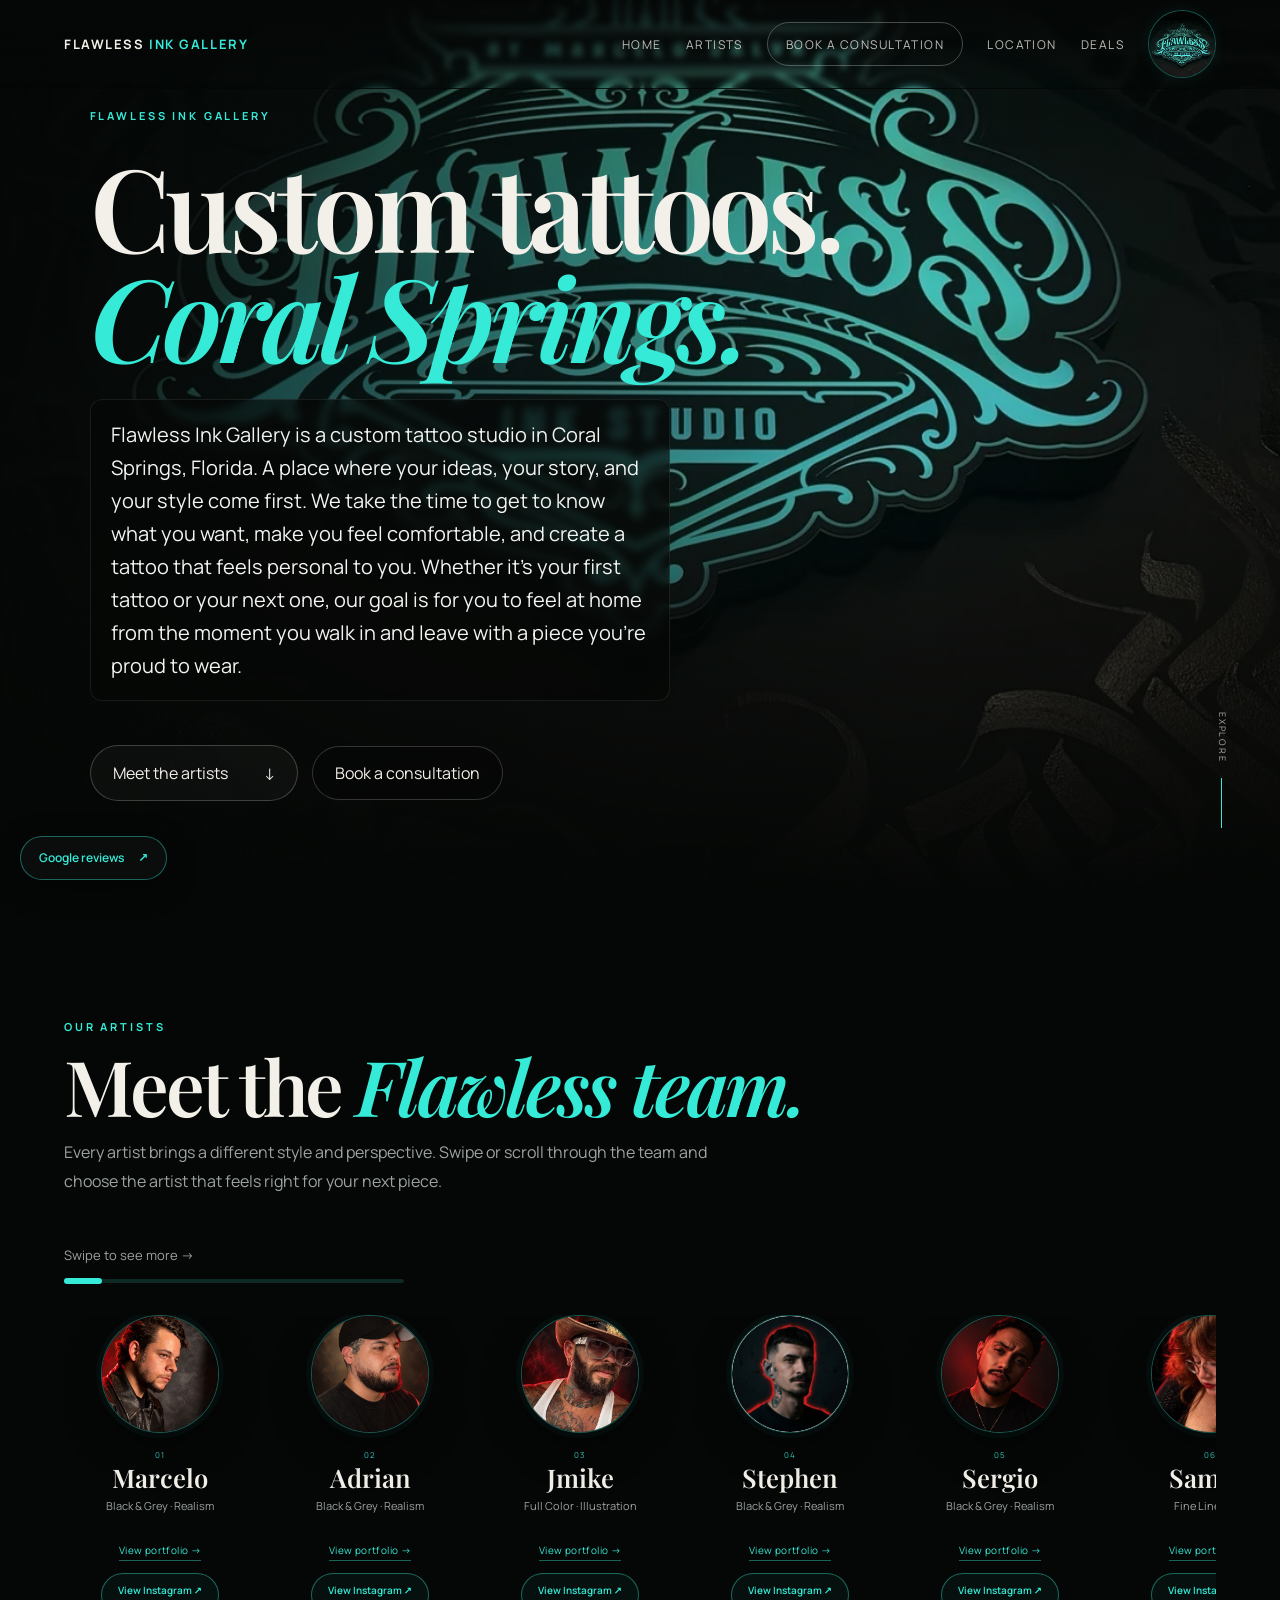
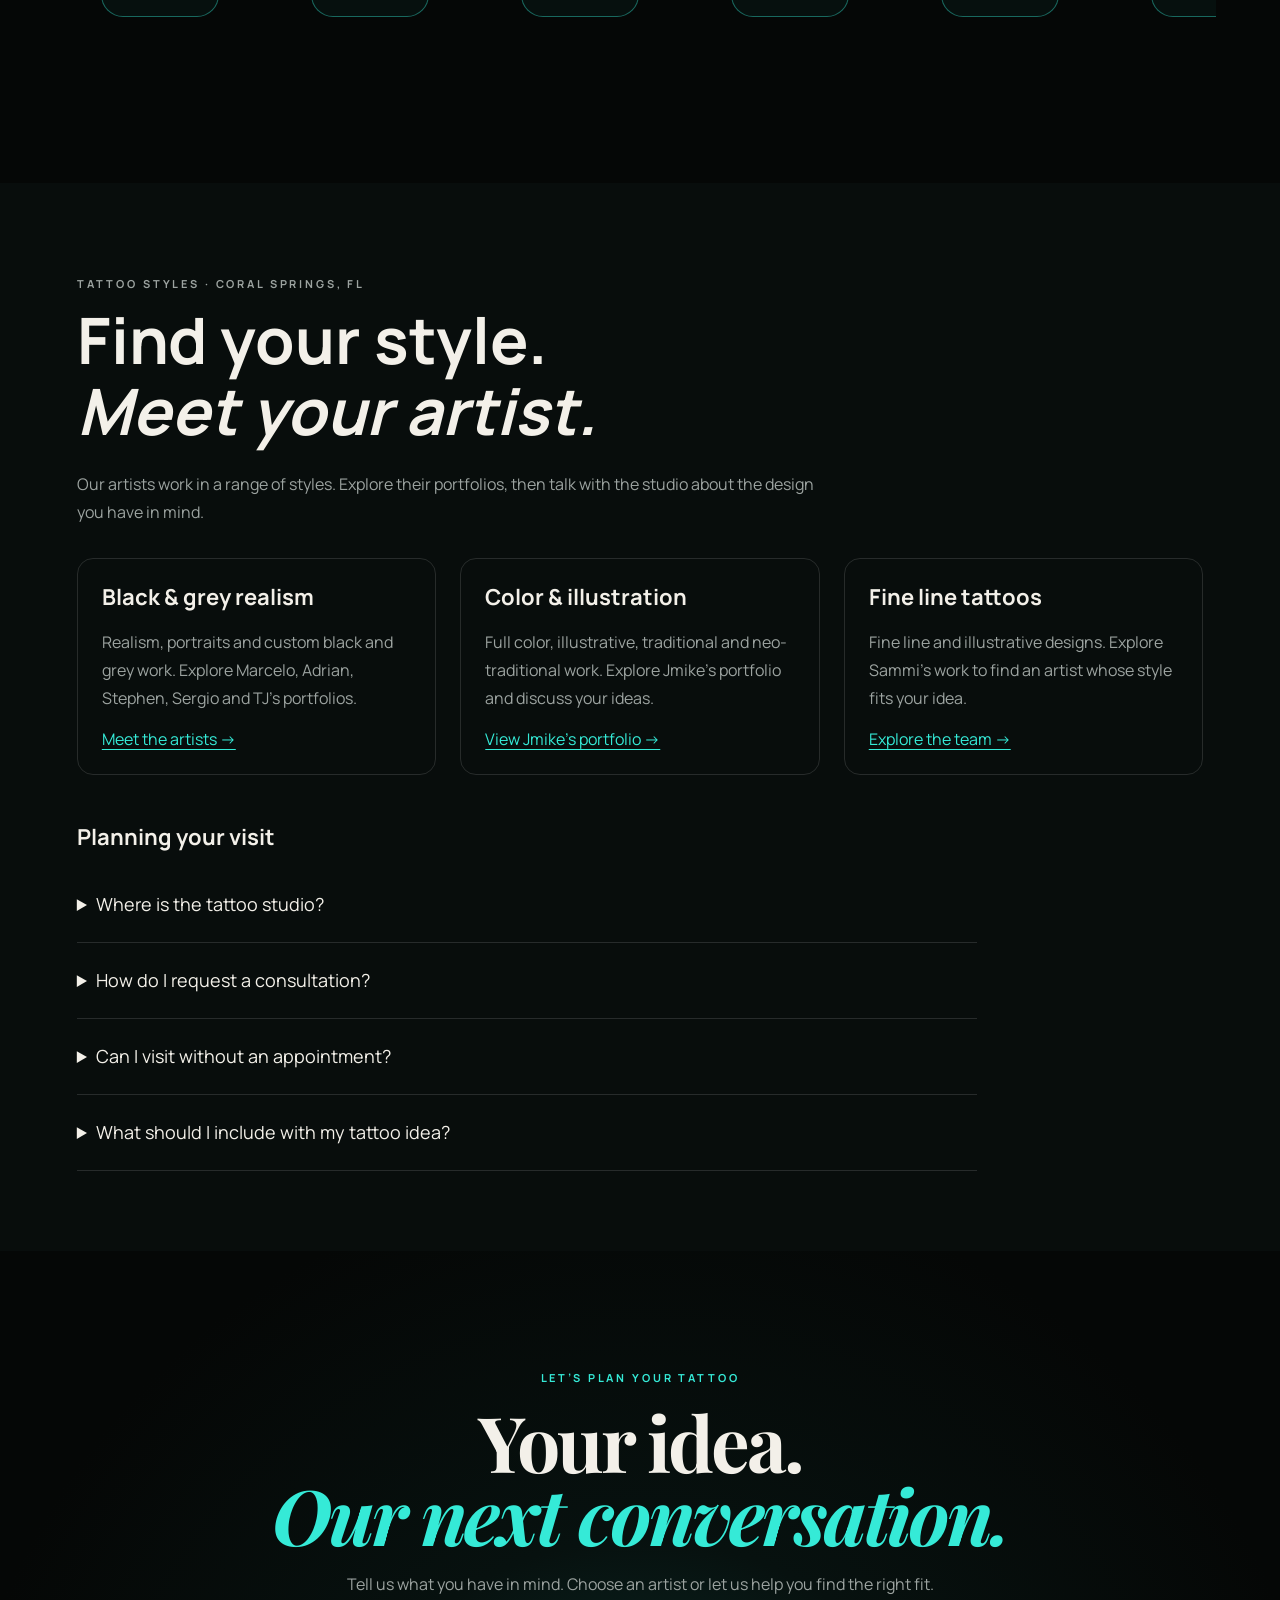
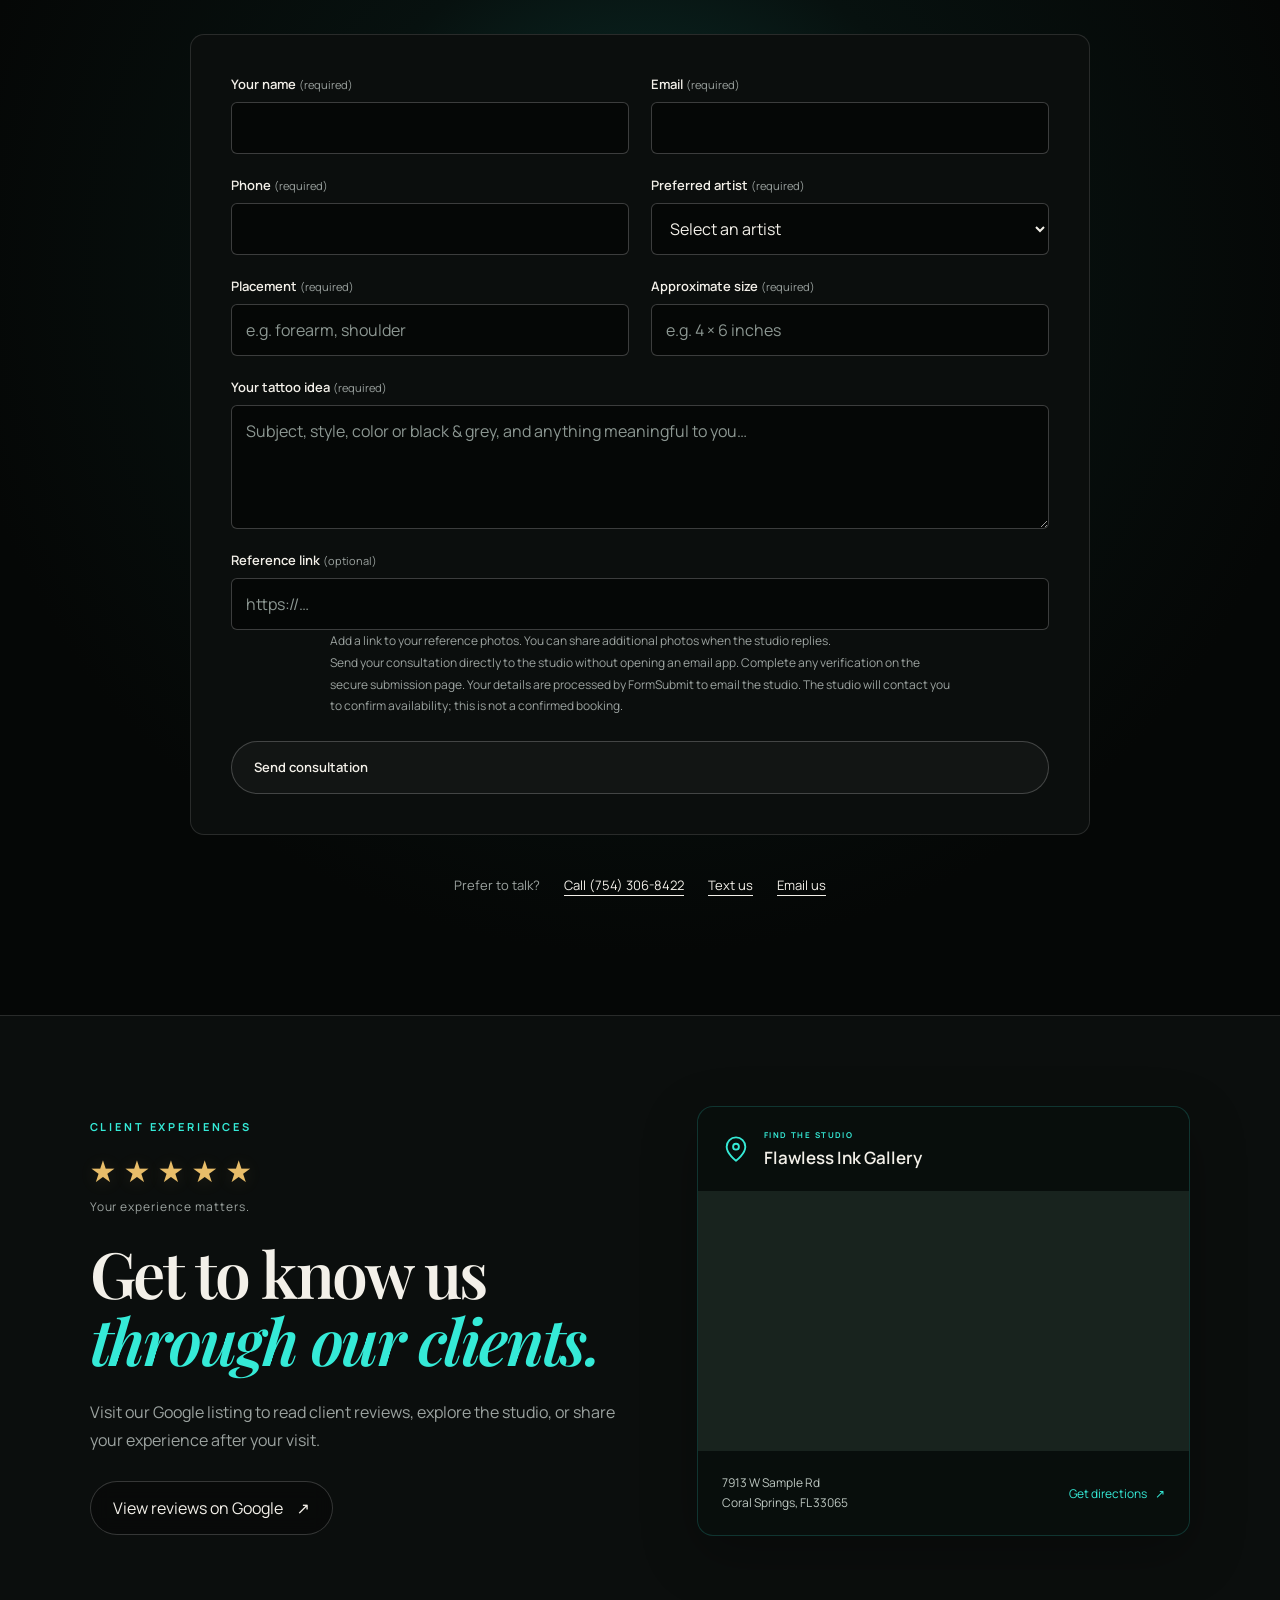
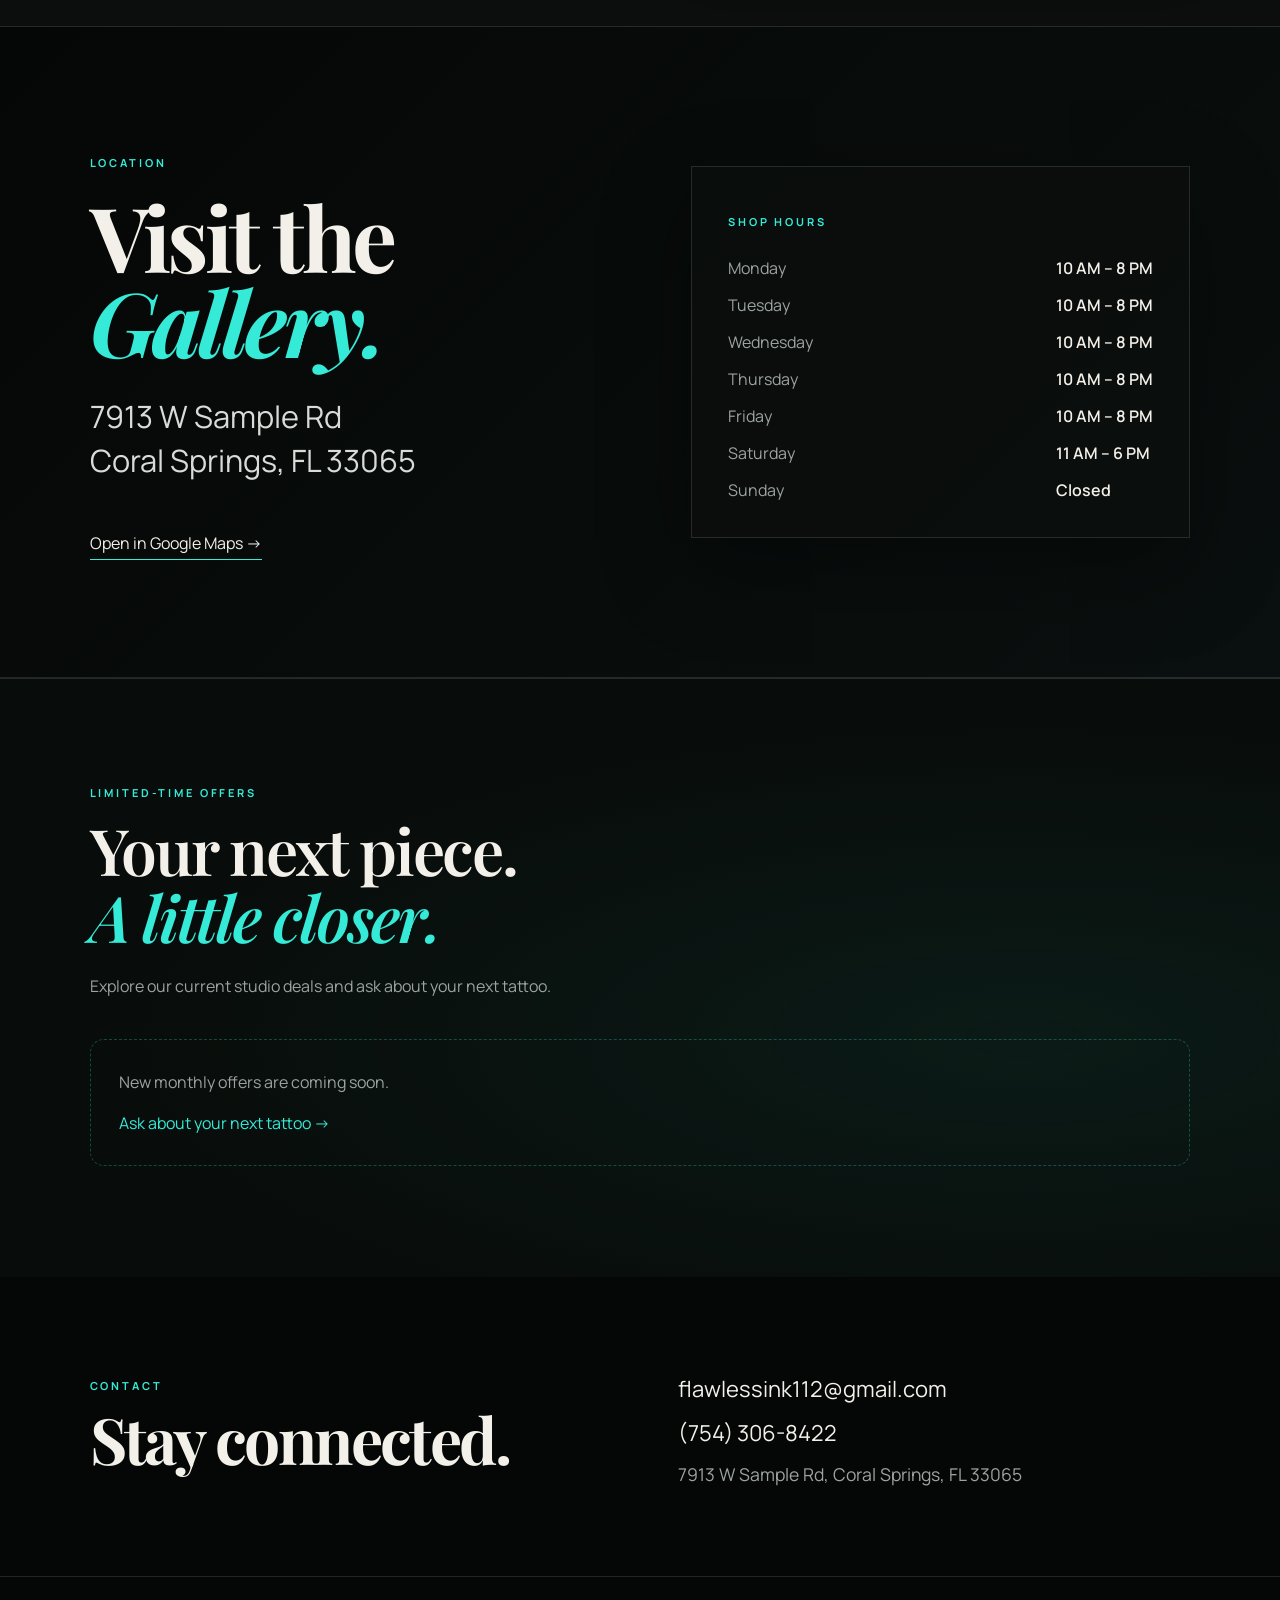
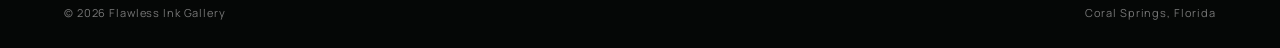
==== commit 6a9c7c03: "Install Google Ads tag AW-18508716792" ====
--- a/index.html
+++ b/index.html
@@ -2,6 +2,15 @@
 
 <html lang="en">
 <head>
+<!-- Google tag (gtag.js) -->
+<script async src="https://www.googletagmanager.com/gtag/js?id=AW-18508716792"></script>
+<script>
+  window.dataLayer = window.dataLayer || [];
+  function gtag(){dataLayer.push(arguments);}
+  gtag('js', new Date());
+
+  gtag('config', 'AW-18508716792');
+</script>
 <meta charset="utf-8"/>
 <meta content="width=device-width,initial-scale=1,viewport-fit=cover" name="viewport"/>
 <meta content="#050706" name="theme-color"/>
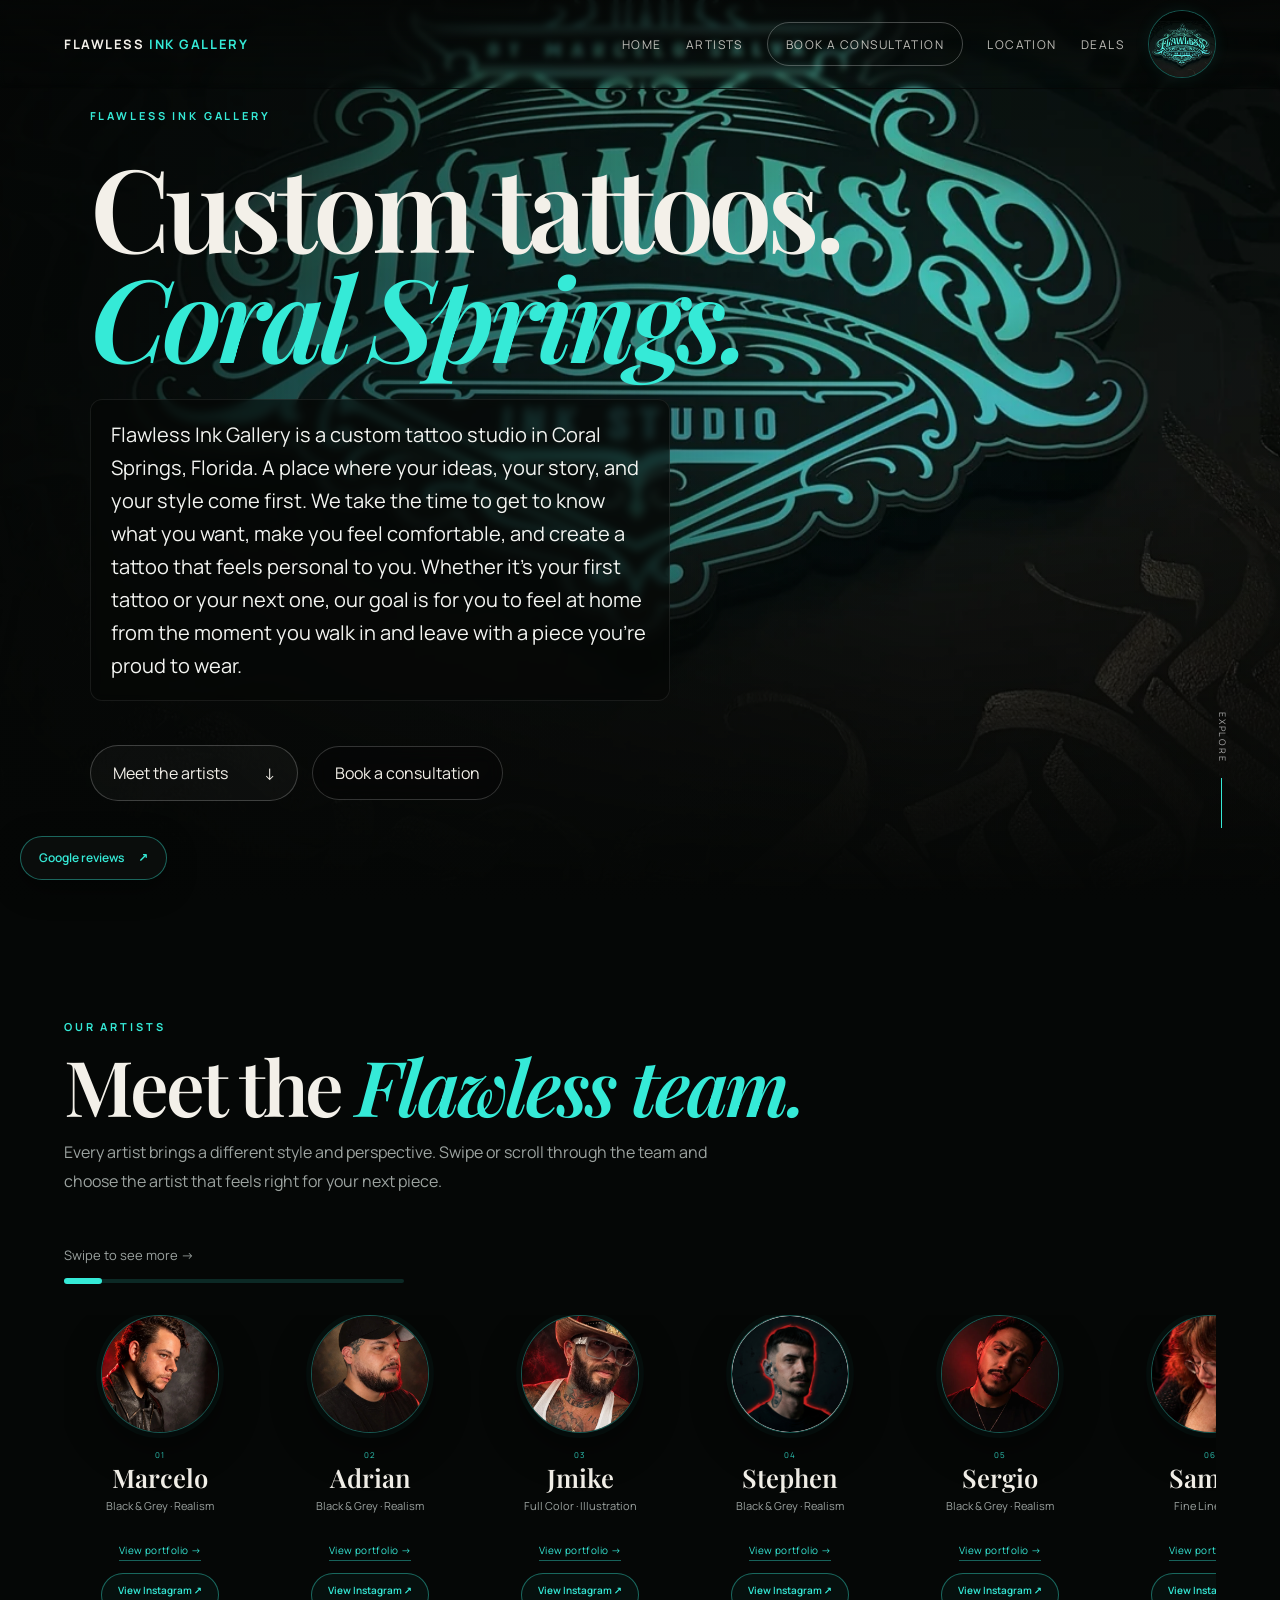
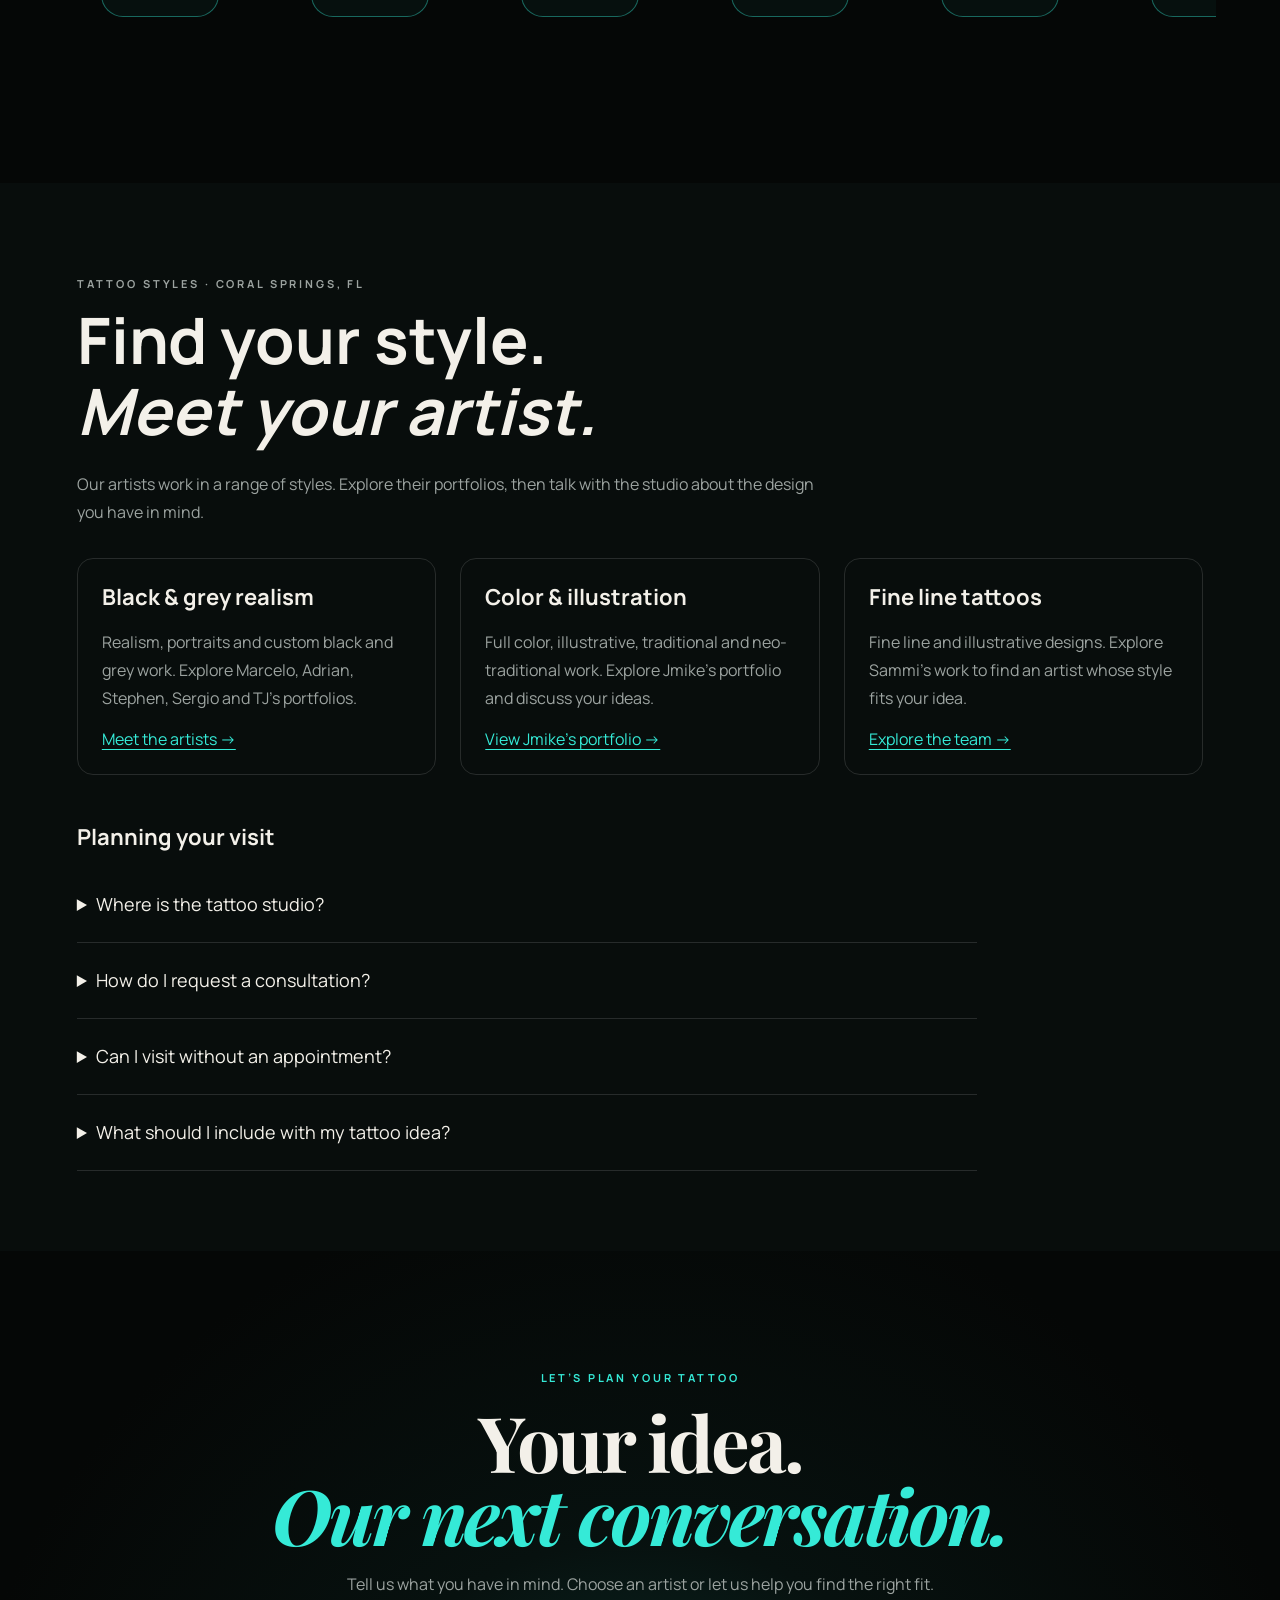
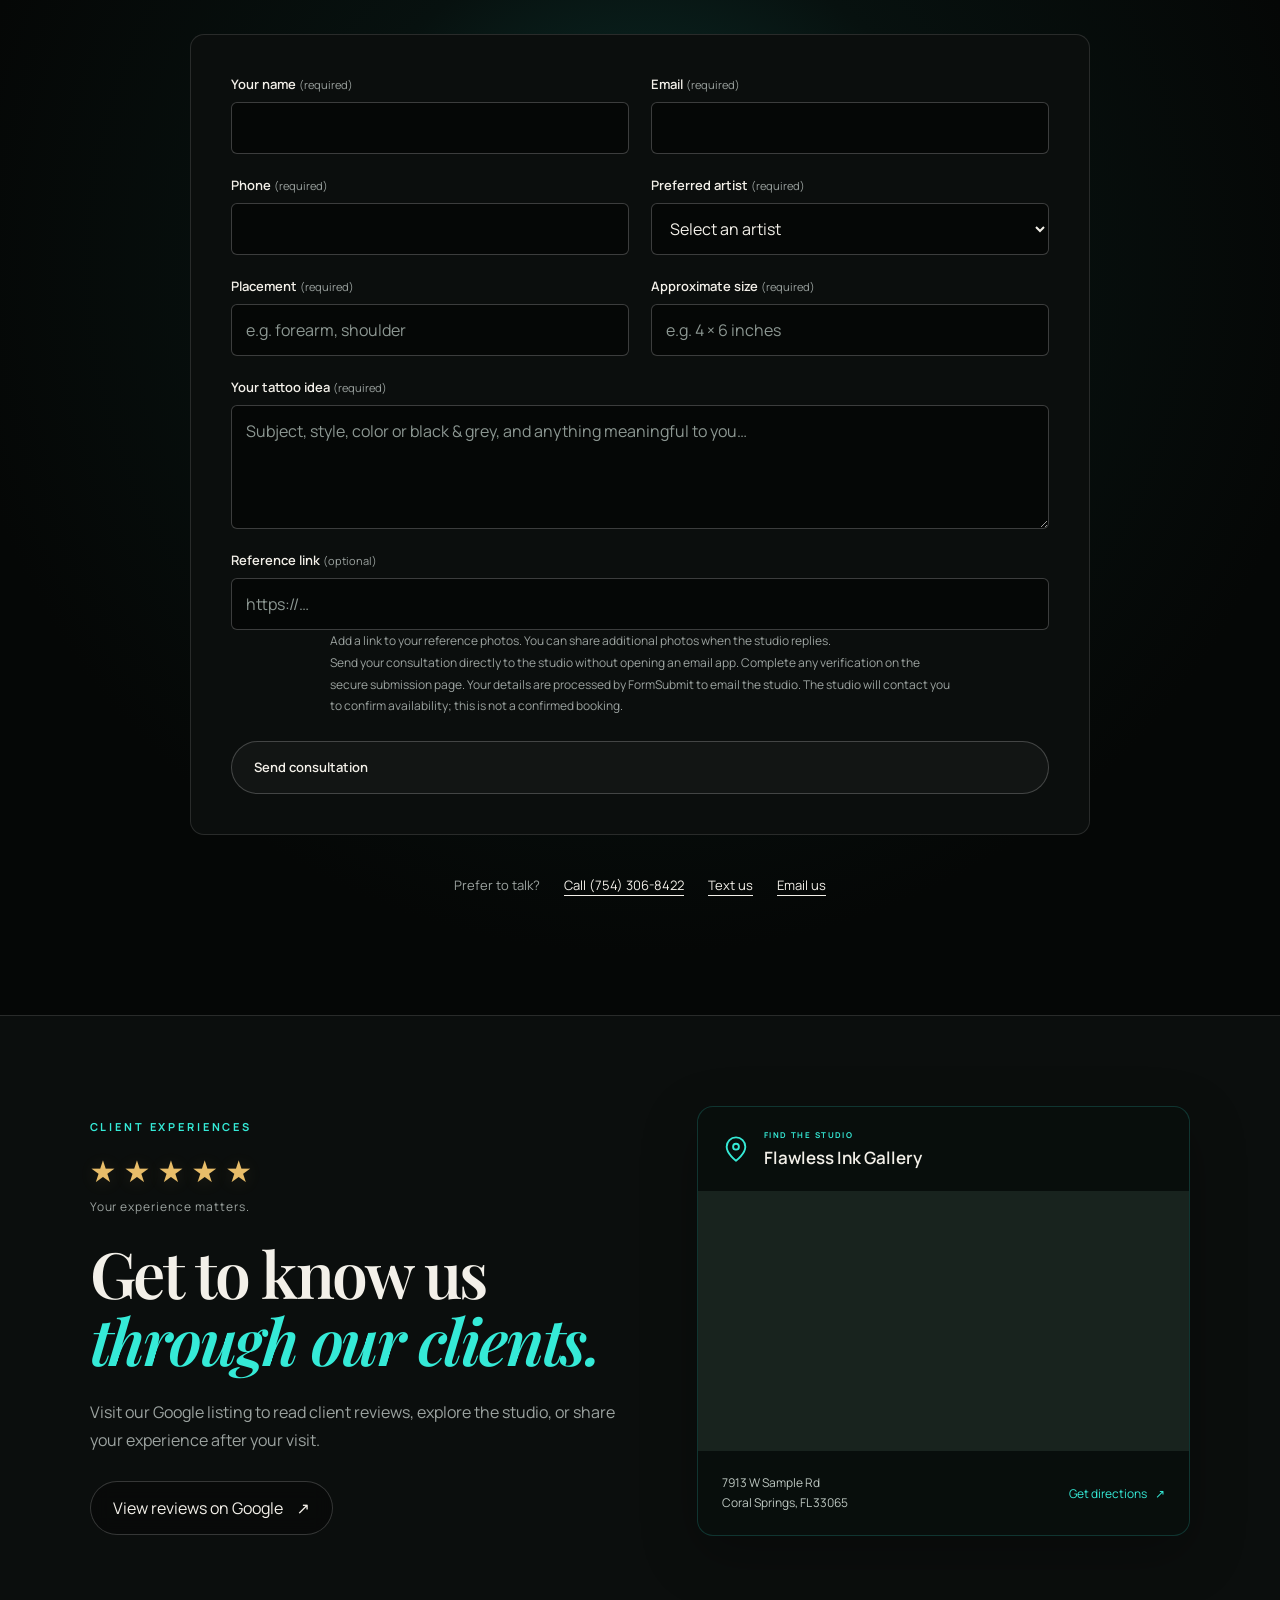
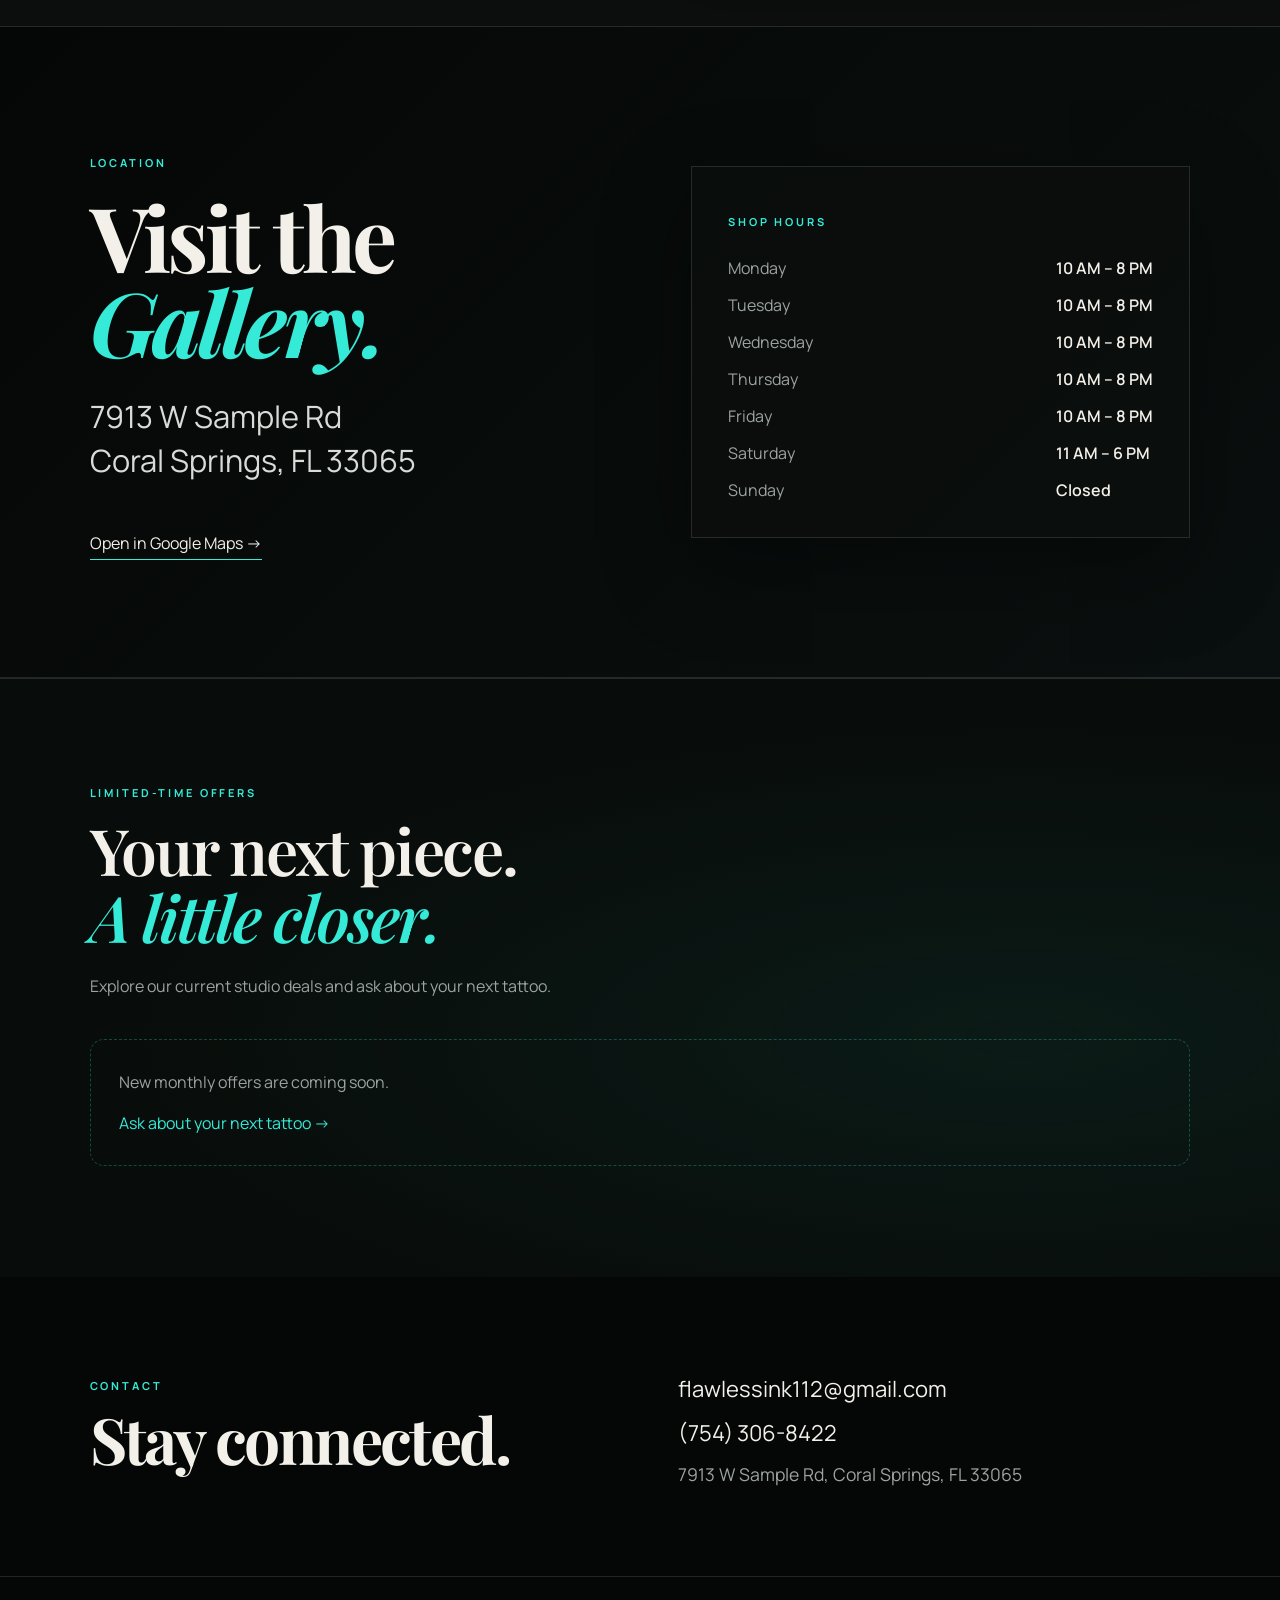
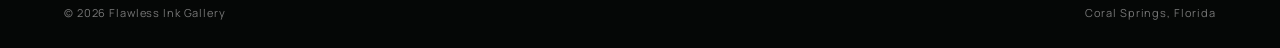
==== commit b3311ea3: "Add consultation confirmation page for Google Ads measurement" ====
--- a/index.html
+++ b/index.html
@@ -239,6 +239,7 @@
 <div hidden aria-hidden="true"><label>Leave this empty<input name="_honey" tabindex="-1" autocomplete="off"></label></div>
 <input type="hidden" name="_subject" value="New tattoo consultation — Flawless Ink Gallery">
 <input type="hidden" name="_template" value="table">
+<input type="hidden" name="_next" value="https://www.flawlessinkgallery.com/consultation-sent.html">
 <div class="form-grid">
 <div class="form-field"><label for="client-name">Your name <span>(required)</span></label><input id="client-name" name="name" autocomplete="name" maxlength="100" required></div>
 <div class="form-field"><label for="client-email">Email <span>(required)</span></label><input id="client-email" name="email" type="email" autocomplete="email" maxlength="150" required></div>
@@ -427,7 +428,7 @@
 
 <script src="assets/site.js?v=native-consultation-2" defer></script>
 <script src="assets/mobile-navigation.js" defer></script>
-<script src="assets/consultation-submit.js?v=direct-submit-10" defer></script>
+<script src="assets/consultation-submit.js?v=confirmed-return-11" defer></script>
 <script src="assets/marcelo-instagram.js?v=most-liked-hourly-1" defer></script>
 
 <aside id="google-review-popup" class="google-review-popup" aria-labelledby="google-review-heading" hidden>
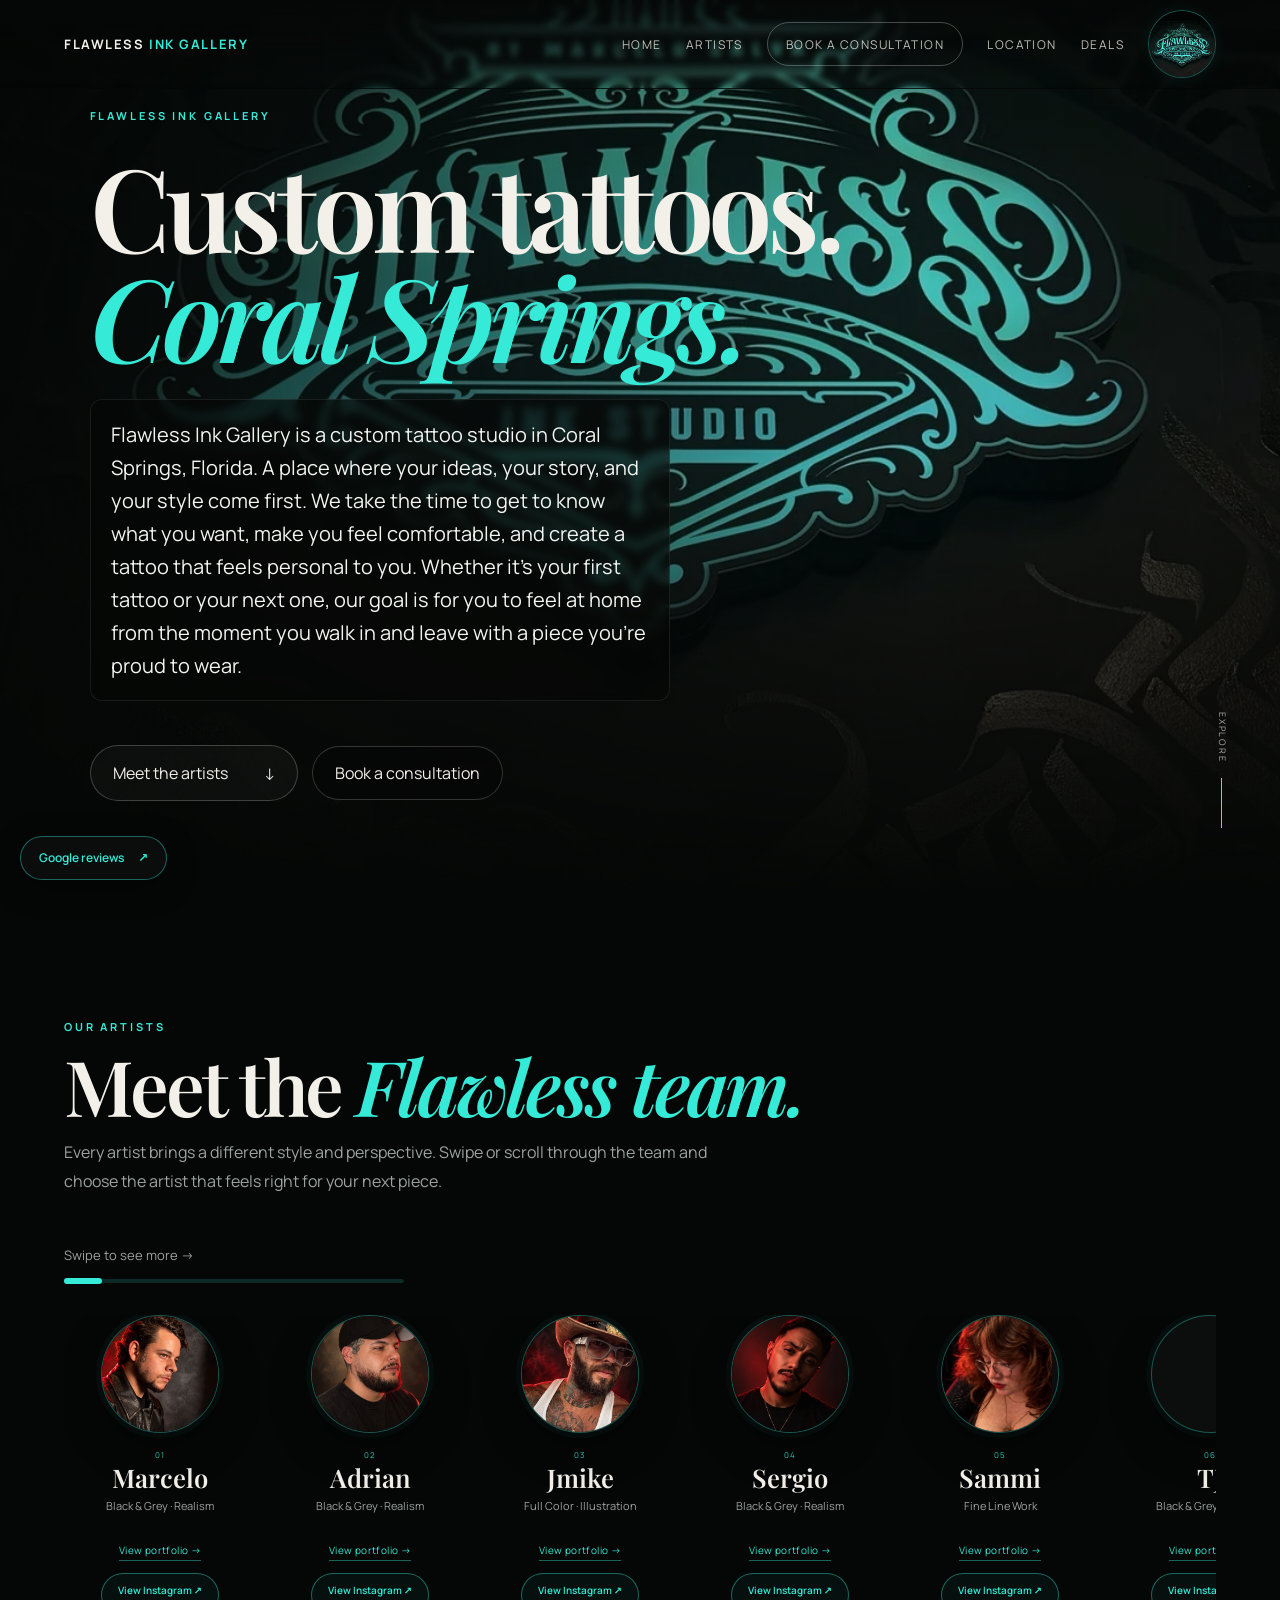
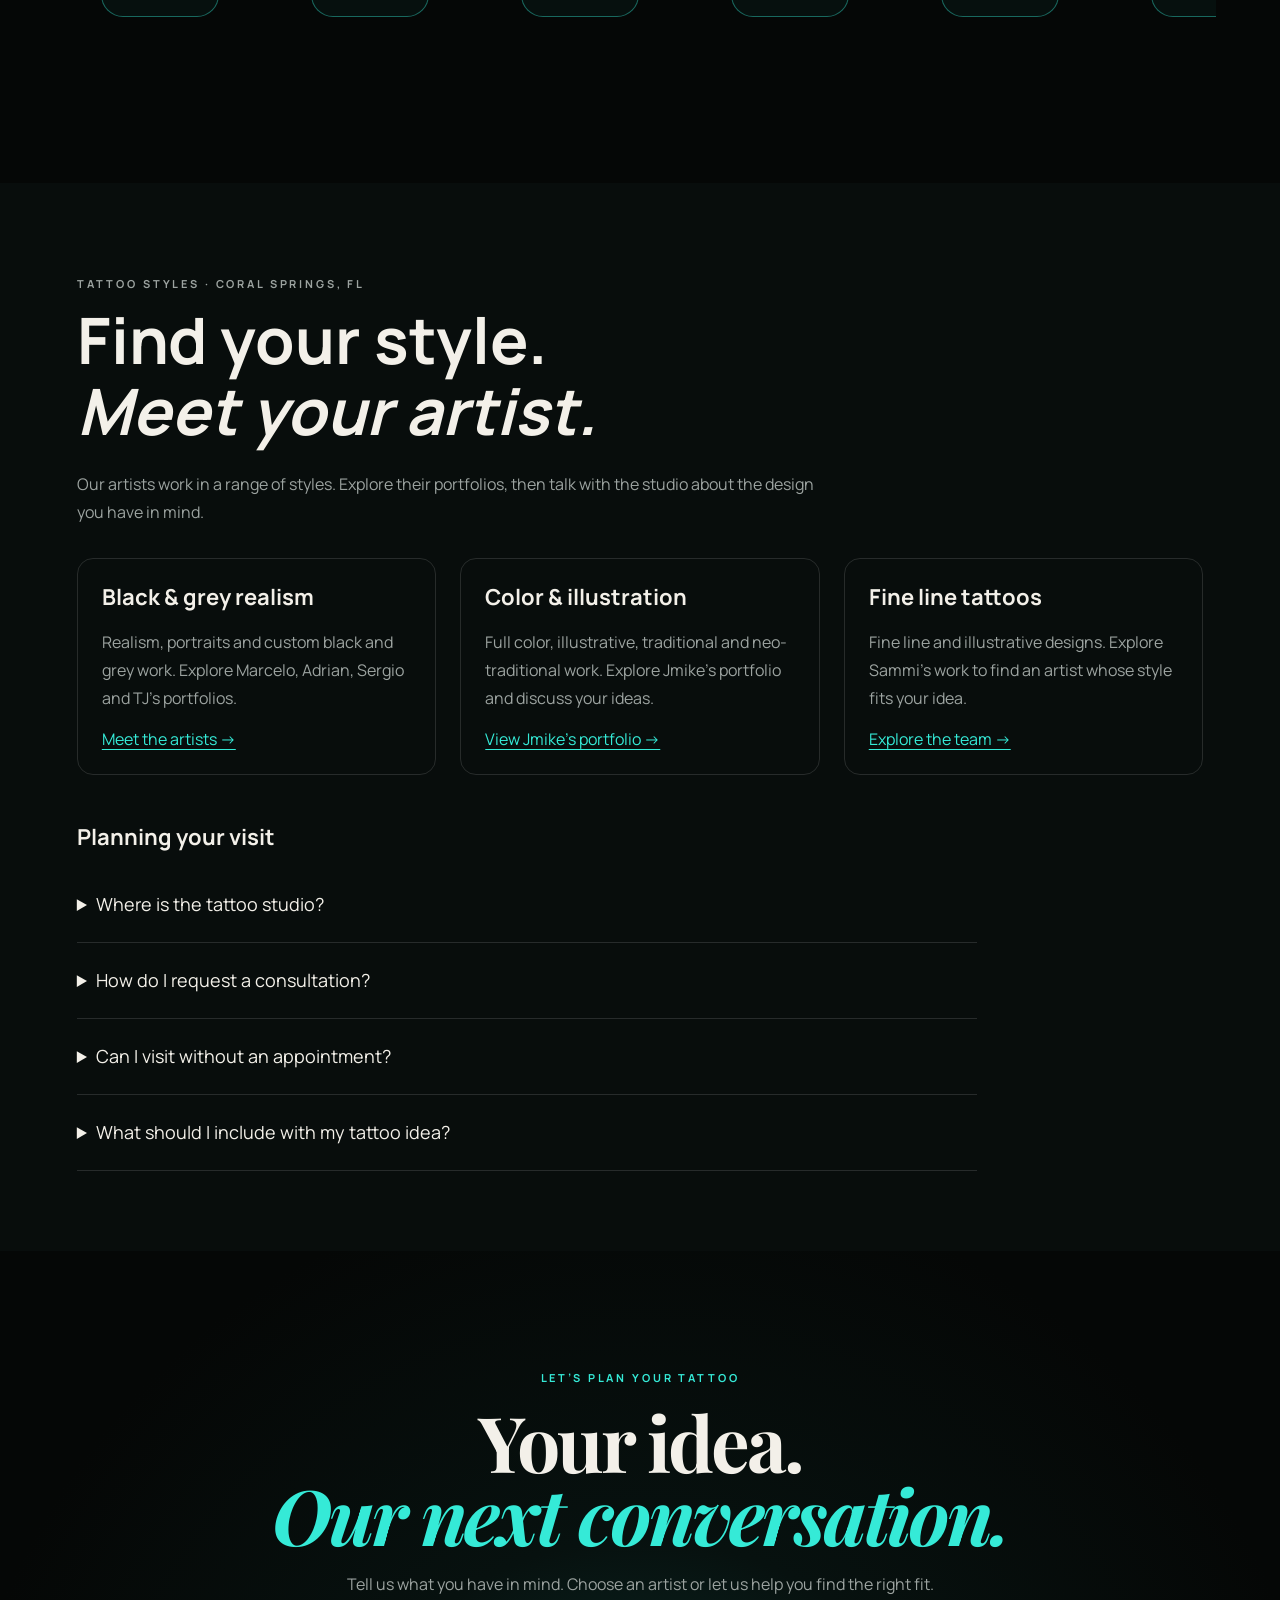
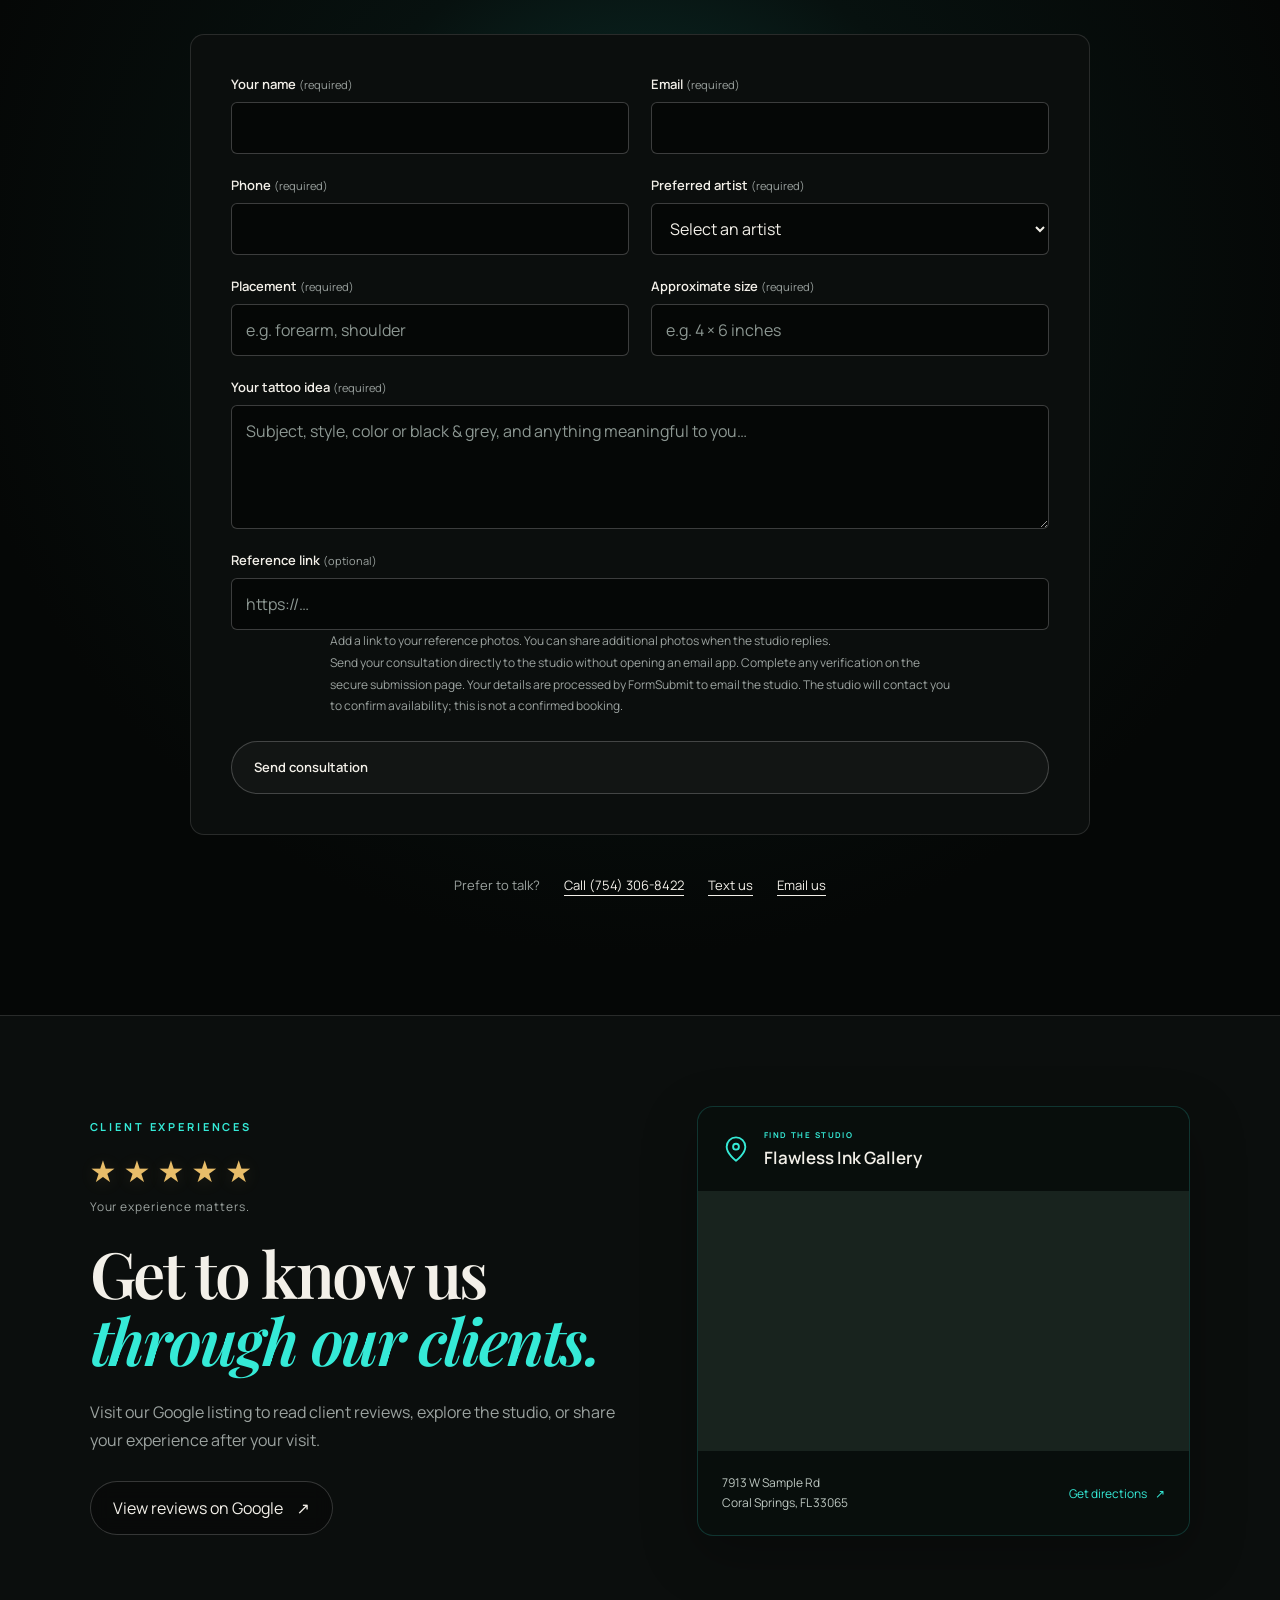
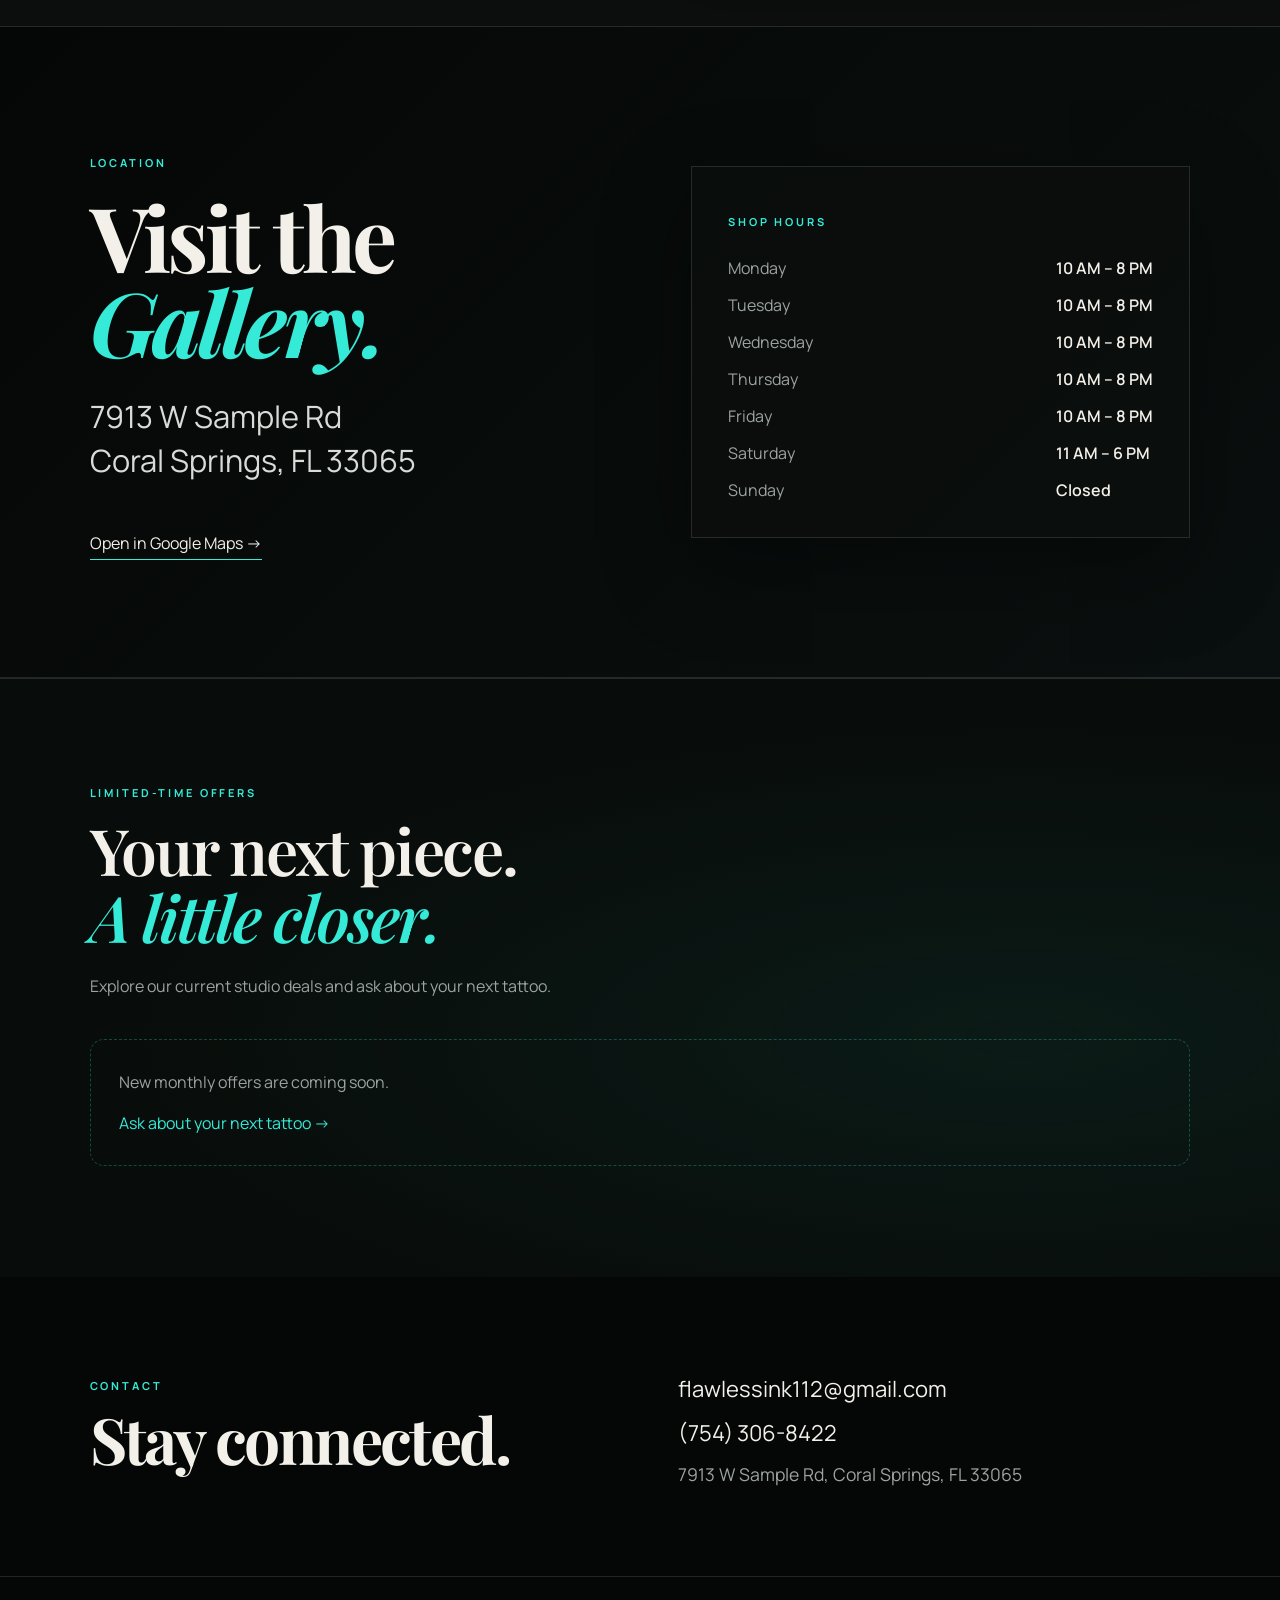
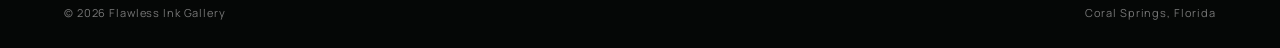
==== commit eaf5c5c4: "Remove Stephen from the studio website and booking roster" ====
--- a/index.html
+++ b/index.html
@@ -132,7 +132,7 @@
 <p>Every artist brings a different style and perspective. Swipe or scroll through the team and choose the artist that feels right for your next piece.</p>
 </div>
 <div class="artist-browse-controls" id="artist-browse-controls" hidden>
-<div class="artist-swipe-heading"><p>Swipe to see more →</p><span id="artist-scroll-count" class="sr-only">7 artists</span></div>
+<div class="artist-swipe-heading"><p>Swipe to see more →</p><span id="artist-scroll-count" class="sr-only">6 artists</span></div>
 <div class="artist-scroll-tools"><button id="artist-scroll-prev" hidden type="button" aria-label="Scroll to previous artists" aria-controls="artist-strip">←</button><div class="artist-scroll-slider"><label class="sr-only" for="artist-scroll-position">Scroll through the artists</label><input id="artist-scroll-position" type="range" min="0" max="1000" step="1" value="0" aria-controls="artist-strip"/></div><button id="artist-scroll-next" hidden type="button" aria-label="Scroll to next artists" aria-controls="artist-strip">→</button></div>
 </div>
 <div id="artist-strip" aria-label="Flawless Ink artists" class="artist-strip">
@@ -171,21 +171,11 @@
 </div>
 </article>
 <article class="artist-profile-card">
-<a aria-label="View Stephen portfolio" class="artist-photo-link" data-open-portfolio="stephen" href="#portfolio-stephen">
-<div class="artist-photo-frame"><img alt="Stephen, tattoo artist at Flawless Ink Gallery" src="assets/stephen-profile.jpeg" width="1024" height="1024" decoding="async" loading="lazy" style="object-fit:contain;object-position:center;background:#fff"/></div>
-</a>
-<div class="artist-profile-info">
-<span class="artist-number">04</span><h3>Stephen</h3><p>Black &amp; Grey · Realism</p>
-<a data-open-portfolio="stephen" href="#portfolio-stephen">View portfolio →</a>
-<a aria-label="View Stephen on Instagram (opens in a new tab)" class="artist-instagram-link" href="https://www.instagram.com/donebybones/" rel="noopener noreferrer" target="_blank">View Instagram <span aria-hidden="true">↗</span></a>
-</div>
-</article>
-<article class="artist-profile-card">
 <a aria-label="View Sergio portfolio" class="artist-photo-link" data-open-portfolio="sergio" href="#portfolio-sergio">
 <div class="artist-photo-frame"><img alt="Sergio, tattoo artist at Flawless Ink Gallery" height="1437" src="assets/portrait-63ef8ed3774f.webp" style="object-position:center 28%;" width="1095" decoding="async" loading="lazy" srcset="assets/portrait-63ef8ed3774f-small.webp 240w, assets/portrait-63ef8ed3774f.webp 800w" sizes="(max-width: 650px) 280px, 360px"/></div>
 </a>
 <div class="artist-profile-info">
-<span class="artist-number">05</span><h3>Sergio</h3><p>Black &amp; Grey · Realism</p>
+<span class="artist-number">04</span><h3>Sergio</h3><p>Black &amp; Grey · Realism</p>
 <a data-open-portfolio="sergio" href="#portfolio-sergio">View portfolio →</a>
 <a aria-label="View Sergio on Instagram (opens in a new tab)" class="artist-instagram-link" href="https://www.instagram.com/oso_ink_/" rel="noopener noreferrer" target="_blank">View Instagram <span aria-hidden="true">↗</span></a>
 </div>
@@ -195,7 +185,7 @@
 <div class="artist-photo-frame sammi-photo-frame"><img alt="Sammi, artista de Flawless Ink Gallery" height="1448" src="assets/portrait-2cb78c9db8c5.webp" width="1086" decoding="async" loading="lazy" srcset="assets/portrait-2cb78c9db8c5-small.webp 240w, assets/portrait-2cb78c9db8c5.webp 800w" sizes="(max-width: 650px) 280px, 360px"/></div>
 </a>
 <div class="artist-profile-info">
-<span class="artist-number">06</span><h3>Sammi</h3><p>Fine Line Work</p>
+<span class="artist-number">05</span><h3>Sammi</h3><p>Fine Line Work</p>
 <a data-open-portfolio="sammi" href="#portfolio-sammi">View portfolio →</a>
 <a aria-label="View Sammi on Instagram (opens in a new tab)" class="artist-instagram-link" href="https://www.instagram.com/houseofhuneyy_tattoos/" rel="noopener noreferrer" target="_blank">View Instagram <span aria-hidden="true">↗</span></a>
 </div>
@@ -205,7 +195,7 @@
 <div class="artist-photo-frame"><img alt="TJ, tattoo artist at Flawless Ink Gallery" height="1313" src="assets/portrait-111e01f3db07.webp" style="object-position:center 24%;" width="1198" decoding="async" loading="lazy" srcset="assets/portrait-111e01f3db07-small.webp 240w, assets/portrait-111e01f3db07.webp 800w" sizes="(max-width: 650px) 280px, 360px"/></div>
 </a>
 <div class="artist-profile-info">
-<span class="artist-number">07</span><h3>TJ</h3><p>Black &amp; Grey · Realism</p>
+<span class="artist-number">06</span><h3>TJ</h3><p>Black &amp; Grey · Realism</p>
 <a data-open-portfolio="tj" href="#portfolio-tj">View portfolio →</a>
 <a aria-label="View TJ on Instagram (opens in a new tab)" class="artist-instagram-link" href="https://www.instagram.com/tj_111tattoos/?hl=es" rel="noopener noreferrer" target="_blank">View Instagram <span aria-hidden="true">↗</span></a></div>
 </article>
@@ -217,7 +207,7 @@
 <h2 id="styles-title">Find your style.<br/><em>Meet your artist.</em></h2>
 <p>Our artists work in a range of styles. Explore their portfolios, then talk with the studio about the design you have in mind.</p>
 <div class="studio-style-grid">
-<article><h3>Black &amp; grey realism</h3><p>Realism, portraits and custom black and grey work. Explore Marcelo, Adrian, Stephen, Sergio and TJ’s portfolios.</p><a href="#artist">Meet the artists →</a></article>
+<article><h3>Black &amp; grey realism</h3><p>Realism, portraits and custom black and grey work. Explore Marcelo, Adrian, Sergio and TJ’s portfolios.</p><a href="#artist">Meet the artists →</a></article>
 <article><h3>Color &amp; illustration</h3><p>Full color, illustrative, traditional and neo-traditional work. Explore Jmike’s portfolio and discuss your ideas.</p><a data-open-portfolio="jmike" href="#portfolio-jmike">View Jmike’s portfolio →</a></article>
 <article><h3>Fine line tattoos</h3><p>Fine line and illustrative designs. Explore Sammi’s work to find an artist whose style fits your idea.</p><a href="#artist">Explore the team →</a></article>
 </div>
@@ -244,7 +234,7 @@
 <div class="form-field"><label for="client-name">Your name <span>(required)</span></label><input id="client-name" name="name" autocomplete="name" maxlength="100" required></div>
 <div class="form-field"><label for="client-email">Email <span>(required)</span></label><input id="client-email" name="email" type="email" autocomplete="email" maxlength="150" required></div>
 <div class="form-field"><label for="client-phone">Phone <span>(required)</span></label><input id="client-phone" name="phone" type="tel" autocomplete="tel" maxlength="40" required></div>
-<div class="form-field"><label for="preferred-artist">Preferred artist <span>(required)</span></label><select id="preferred-artist" name="artist" required><option value="" disabled selected>Select an artist</option><option value="Help me choose">Help me choose</option><option>Marcelo</option><option>Adrian</option><option>Jmike</option><option>Stephen</option><option>Sergio</option><option>Sammi</option><option>TJ</option></select></div>
+<div class="form-field"><label for="preferred-artist">Preferred artist <span>(required)</span></label><select id="preferred-artist" name="artist" required><option value="" disabled selected>Select an artist</option><option value="Help me choose">Help me choose</option><option>Marcelo</option><option>Adrian</option><option>Jmike</option><option>Sergio</option><option>Sammi</option><option>TJ</option></select></div>
 <div class="form-field"><label for="tattoo-placement">Placement <span>(required)</span></label><input id="tattoo-placement" name="placement" placeholder="e.g. forearm, shoulder" maxlength="100" required></div>
 <div class="form-field"><label for="tattoo-size">Approximate size <span>(required)</span></label><input id="tattoo-size" name="size" placeholder="e.g. 4 × 6 inches" maxlength="100" required></div>
 <div class="form-field full-width"><label for="tattoo-idea">Your tattoo idea <span>(required)</span></label><textarea id="tattoo-idea" name="idea" rows="4" placeholder="Subject, style, color or black & grey, and anything meaningful to you…" maxlength="1500" required></textarea></div>
@@ -376,14 +366,6 @@
 <p>So hit ya boy up and let’s create! 😎</p>
 </section>
 <section aria-labelledby="jmike-work" class="artist-dialog-work"><h3 id="jmike-work">Portfolio</h3><p class="artist-content-pending">Jmike’s portfolio photos are coming soon.</p></section>
-</div>
-</dialog>
-<dialog aria-labelledby="stephen-dialog-title" class="artist-portfolio-dialog" id="portfolio-stephen">
-<div class="artist-dialog-toolbar"><span>FLAWLESS INK GALLERY</span><button aria-label="Close Stephen portfolio" autofocus="" class="artist-dialog-close" type="button">×</button></div>
-<div class="artist-dialog-body">
-<header class="artist-dialog-header"><img class="artist-dialog-portrait" alt="Stephen, tattoo artist at Flawless Ink Gallery" src="assets/stephen-profile.jpeg" width="1024" height="1024" decoding="async" loading="lazy" style="object-fit:contain;object-position:center;background:#fff"/><div><p class="eyebrow">MEET THE ARTIST</p><h2 id="stephen-dialog-title">Stephen</h2><p class="artist-dialog-role">Black &amp; Grey · Realism</p><a aria-label="View Stephen on Instagram (opens in a new tab)" class="artist-instagram-link" href="https://www.instagram.com/donebybones/" rel="noopener noreferrer" target="_blank">View Instagram <span aria-hidden="true">↗</span></a></div></header>
-<section aria-labelledby="stephen-about" class="artist-dialog-about"><h3 id="stephen-about">About Stephen</h3><p>Stephen is a black and grey tattoo artist at Flawless Ink Gallery. Follow <strong>@donebybones</strong> on Instagram to see his latest work and updates.</p></section>
-<section aria-labelledby="stephen-work" class="artist-dialog-work"><h3 id="stephen-work">Portfolio</h3><p class="artist-content-pending">Stephen’s portfolio photos are coming soon.</p></section>
 </div>
 </dialog>
 <dialog aria-labelledby="sergio-dialog-title" class="artist-portfolio-dialog" id="portfolio-sergio">
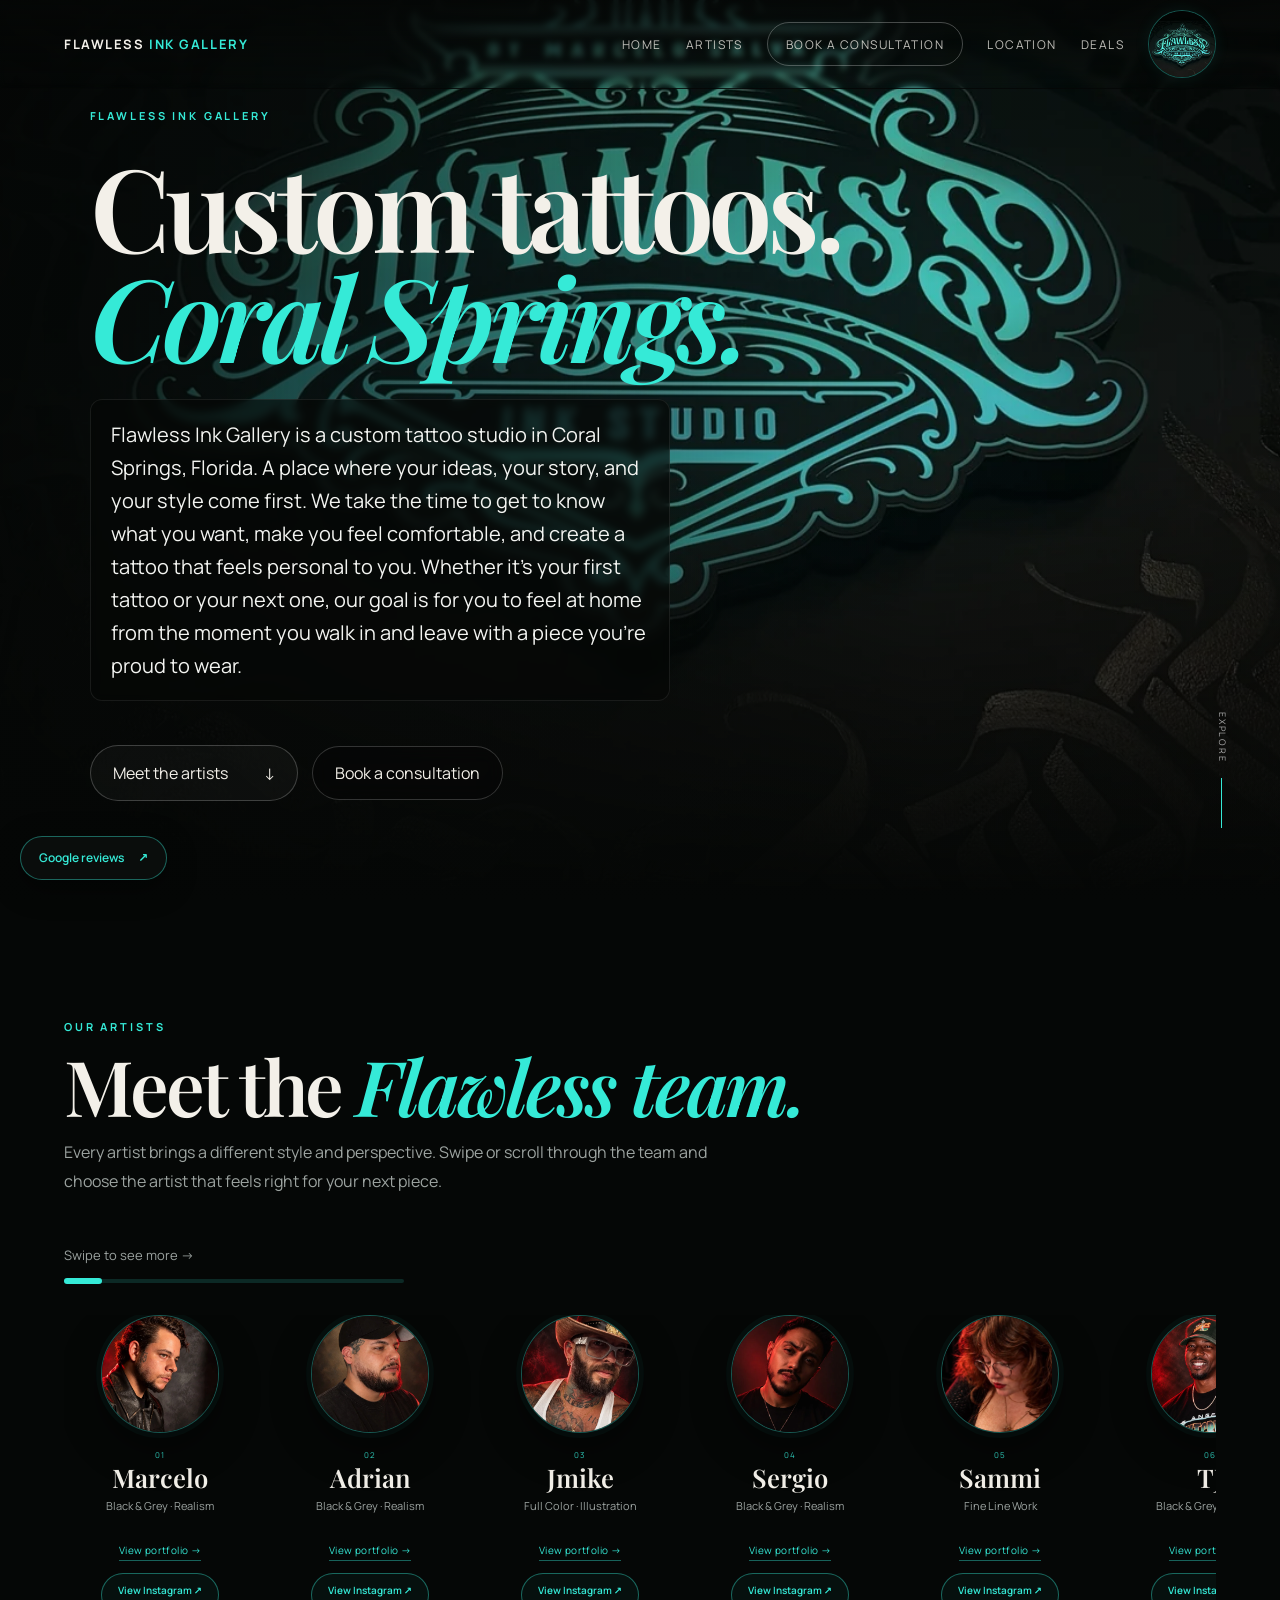
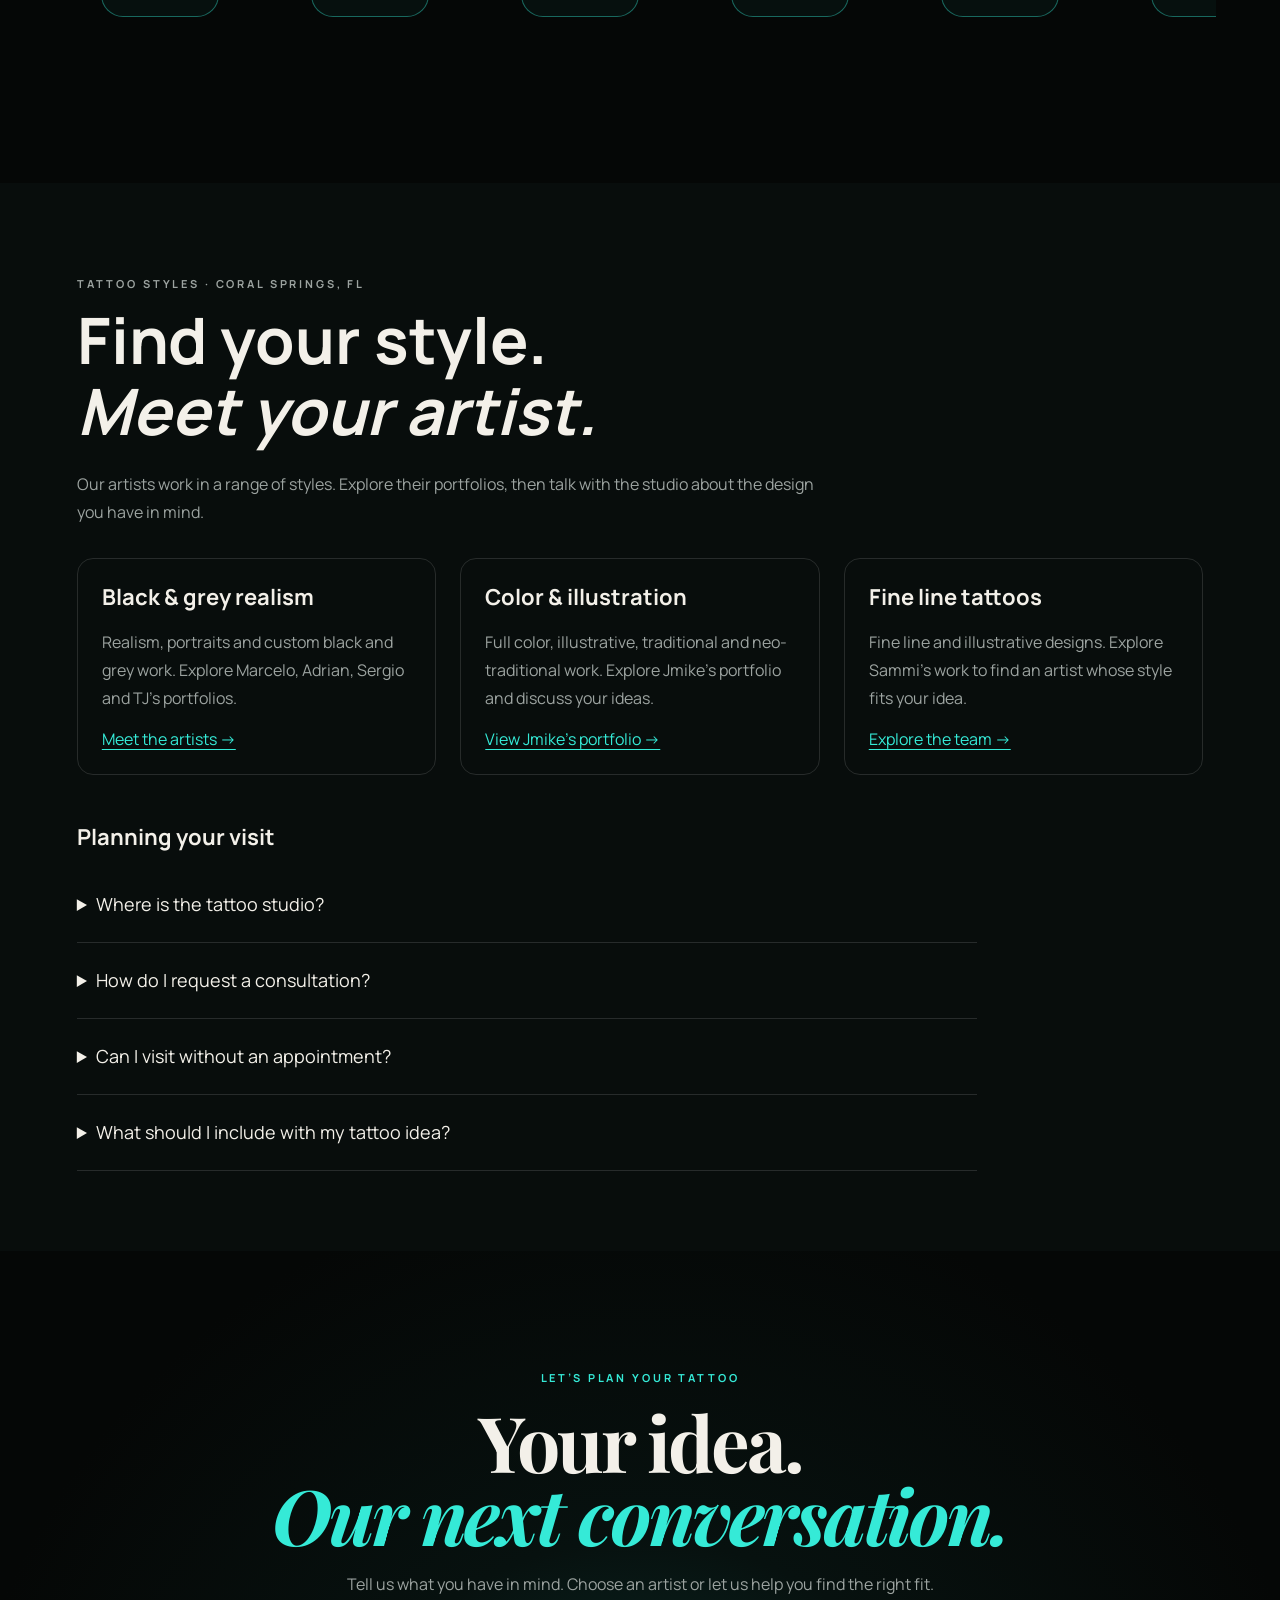
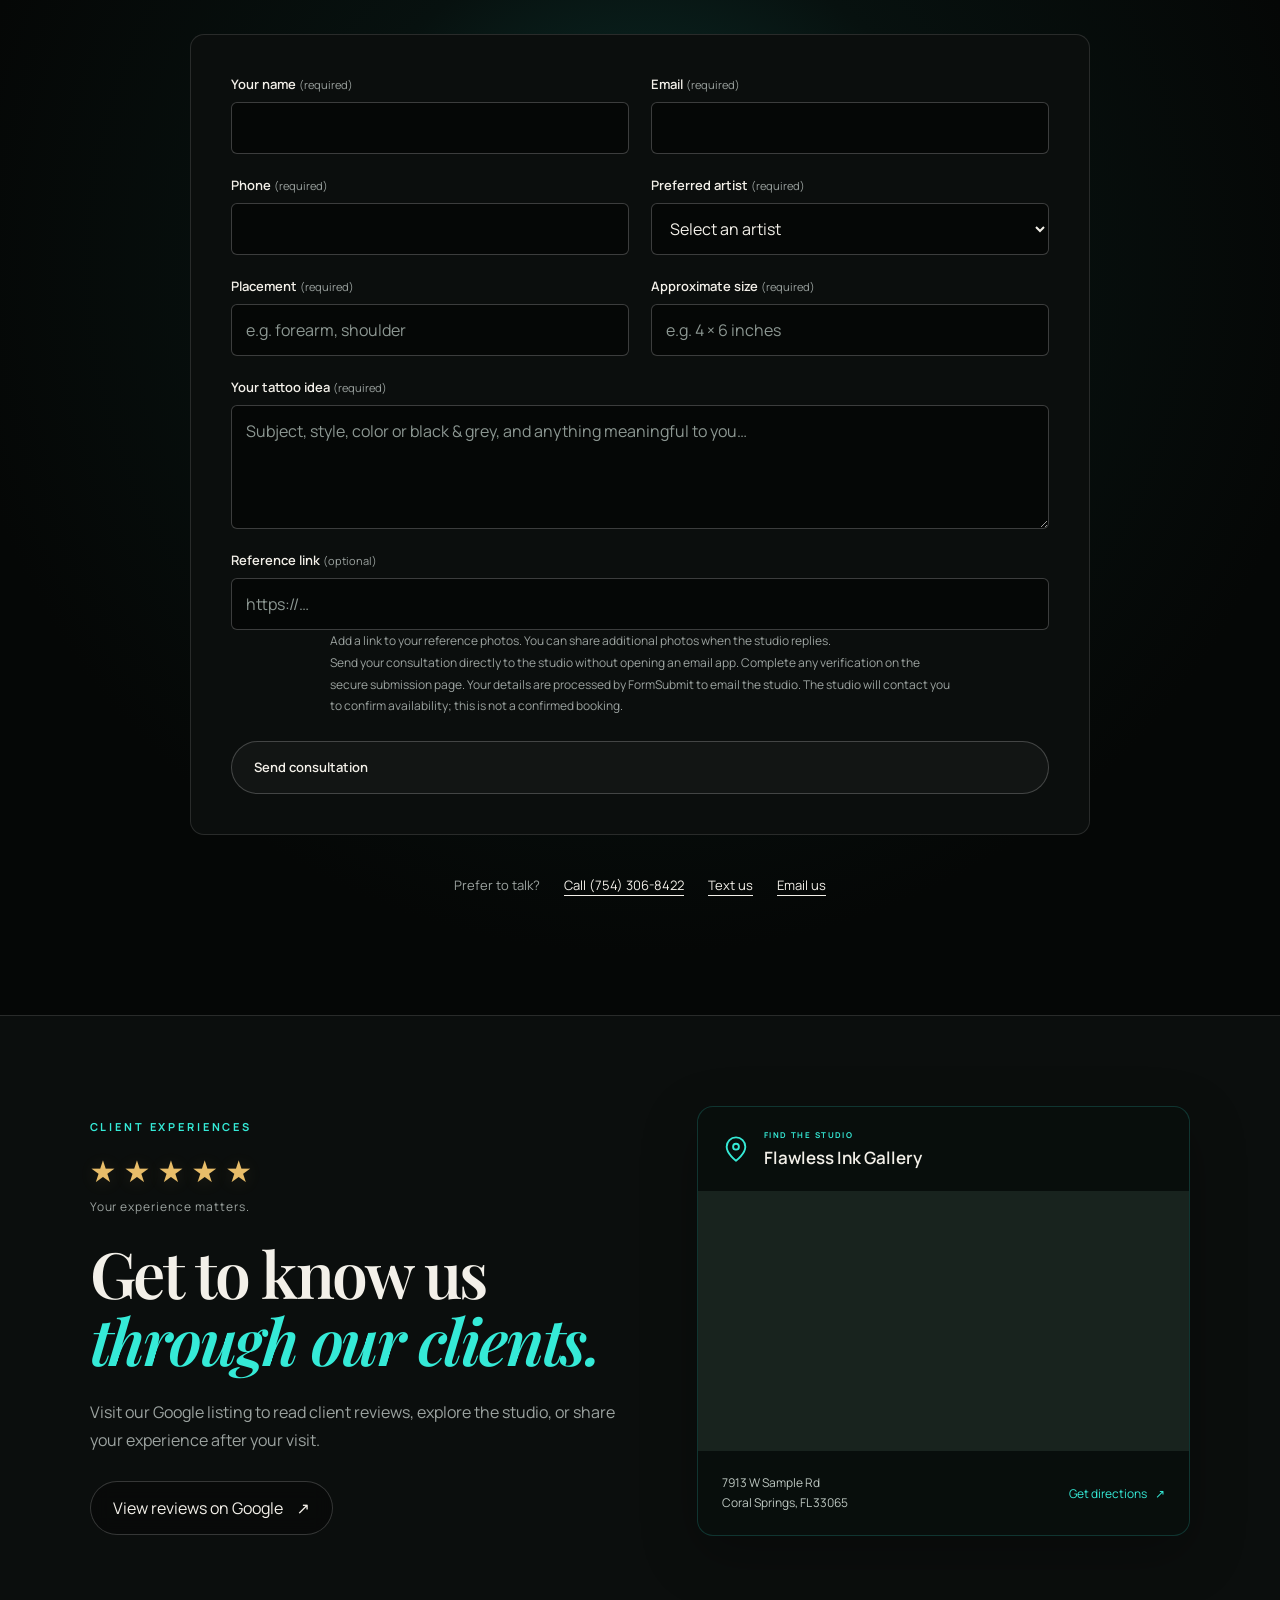
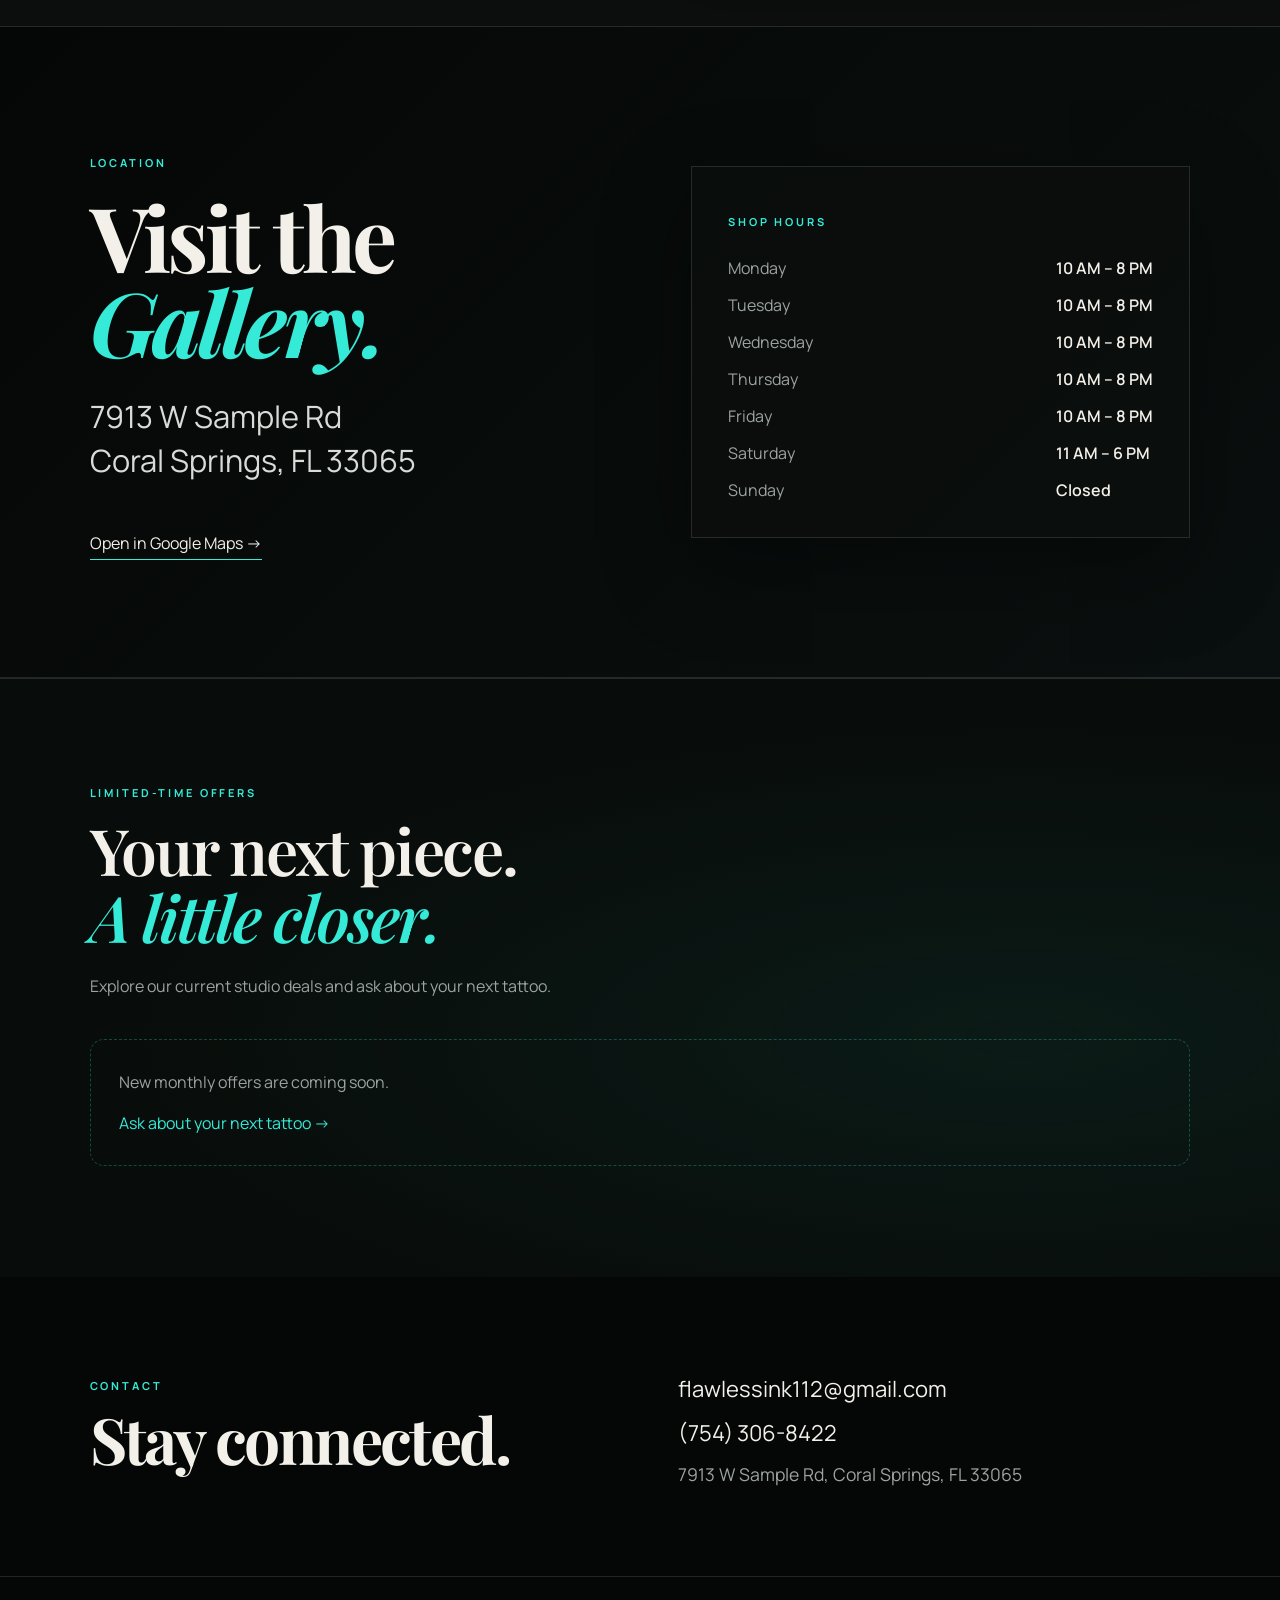
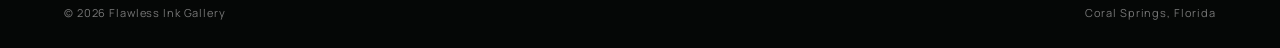
==== commit ce201dda: "Renew existing studio deals through October 31, 2026" ====
--- a/index.html
+++ b/index.html
@@ -286,12 +286,12 @@
 </section>
 <section class="deals-section reveal" id="deals" aria-labelledby="deals-title">
 <div class="deals-intro"><p class="eyebrow">LIMITED-TIME OFFERS</p><h2 id="deals-title">Your next piece.<br/><em>A little closer.</em></h2><p>Explore our current studio deals and ask about your next tattoo.</p></div>
-<article class="deal-coupon" aria-labelledby="two-session-deal" data-claim-limit="5" data-confirmed-claims="0" data-offer-name="Two full-day sessions" data-offer-total="$2,500" data-expires-at="2026-10-01T00:00:00-04:00" hidden>
-<div class="deal-coupon-main"><span class="deal-badge">September offer</span><h3 id="two-session-deal">Two full-day sessions.<br/>One set price.</h3><p class="deal-description">Bring your next tattoo project to Flawless Ink Gallery with our two full-day session package.</p><p class="deal-expiration">Expires <time datetime="2026-09-30T23:59:59-04:00">September 30, 2026, at 11:59 p.m. ET</time></p><p class="deal-booking-note">Limited to 5 confirmed claims. A $500 deposit is required. Contact the studio to confirm availability before paying.</p></div>
+<article class="deal-coupon" aria-labelledby="two-session-deal" data-claim-limit="5" data-confirmed-claims="0" data-offer-name="Two full-day sessions" data-offer-total="$2,500" data-expires-at="2026-11-01T00:00:00-04:00" hidden>
+<div class="deal-coupon-main"><span class="deal-badge">October offer</span><h3 id="two-session-deal">Two full-day sessions.<br/>One set price.</h3><p class="deal-description">Bring your next tattoo project to Flawless Ink Gallery with our two full-day session package.</p><p class="deal-expiration">Expires <time datetime="2026-10-31T23:59:59-04:00">October 31, 2026, at 11:59 p.m. ET</time></p><p class="deal-booking-note">Limited to 5 confirmed claims. A $500 deposit is required. Contact the studio to confirm availability before paying.</p></div>
 <div class="deal-coupon-stub"><p class="deal-session-count">2 FULL-DAY SESSIONS</p><p class="deal-price"><span class="sr-only">Total price: </span>$2,500</p><p class="deal-price-note">Total package price · USD</p><p class="deal-claim-status">Limited to 5 claims</p><button class="cta deal-cta" type="button" data-claim-deal aria-haspopup="dialog" aria-controls="deal-claim-dialog">Claim this deal <span aria-hidden="true">↗</span></button></div>
 </article>
-<article class="deal-coupon" aria-labelledby="half-day-deal" data-claim-limit="5" data-confirmed-claims="0" data-offer-name="One half-day session" data-offer-total="$1,000" data-expires-at="2026-10-01T00:00:00-04:00" hidden>
-<div class="deal-coupon-main"><span class="deal-badge">September offer</span><h3 id="half-day-deal">A half-day session.<br/>Your next piece.</h3><p class="deal-description">Book a half-day tattoo session at Flawless Ink Gallery for one set price.</p><p class="deal-expiration">Expires <time datetime="2026-09-30T23:59:59-04:00">September 30, 2026, at 11:59 p.m. ET</time></p><p class="deal-booking-note">Limited to 5 confirmed claims. A $500 deposit is required. Contact the studio to confirm availability before paying.</p></div>
+<article class="deal-coupon" aria-labelledby="half-day-deal" data-claim-limit="5" data-confirmed-claims="0" data-offer-name="One half-day session" data-offer-total="$1,000" data-expires-at="2026-11-01T00:00:00-04:00" hidden>
+<div class="deal-coupon-main"><span class="deal-badge">October offer</span><h3 id="half-day-deal">A half-day session.<br/>Your next piece.</h3><p class="deal-description">Book a half-day tattoo session at Flawless Ink Gallery for one set price.</p><p class="deal-expiration">Expires <time datetime="2026-10-31T23:59:59-04:00">October 31, 2026, at 11:59 p.m. ET</time></p><p class="deal-booking-note">Limited to 5 confirmed claims. A $500 deposit is required. Contact the studio to confirm availability before paying.</p></div>
 <div class="deal-coupon-stub"><p class="deal-session-count">1 HALF-DAY SESSION</p><p class="deal-price"><span class="sr-only">Session price: </span>$1,000</p><p class="deal-price-note">Per half-day session · USD</p><p class="deal-claim-status">Limited to 5 claims</p><button class="cta deal-cta" type="button" data-claim-deal aria-haspopup="dialog" aria-controls="deal-claim-dialog">Claim this deal <span aria-hidden="true">↗</span></button></div>
 </article>
 <p id="deals-empty" class="deals-empty" hidden>New monthly offers are coming soon. <a href="#book">Ask about your next tattoo →</a></p>
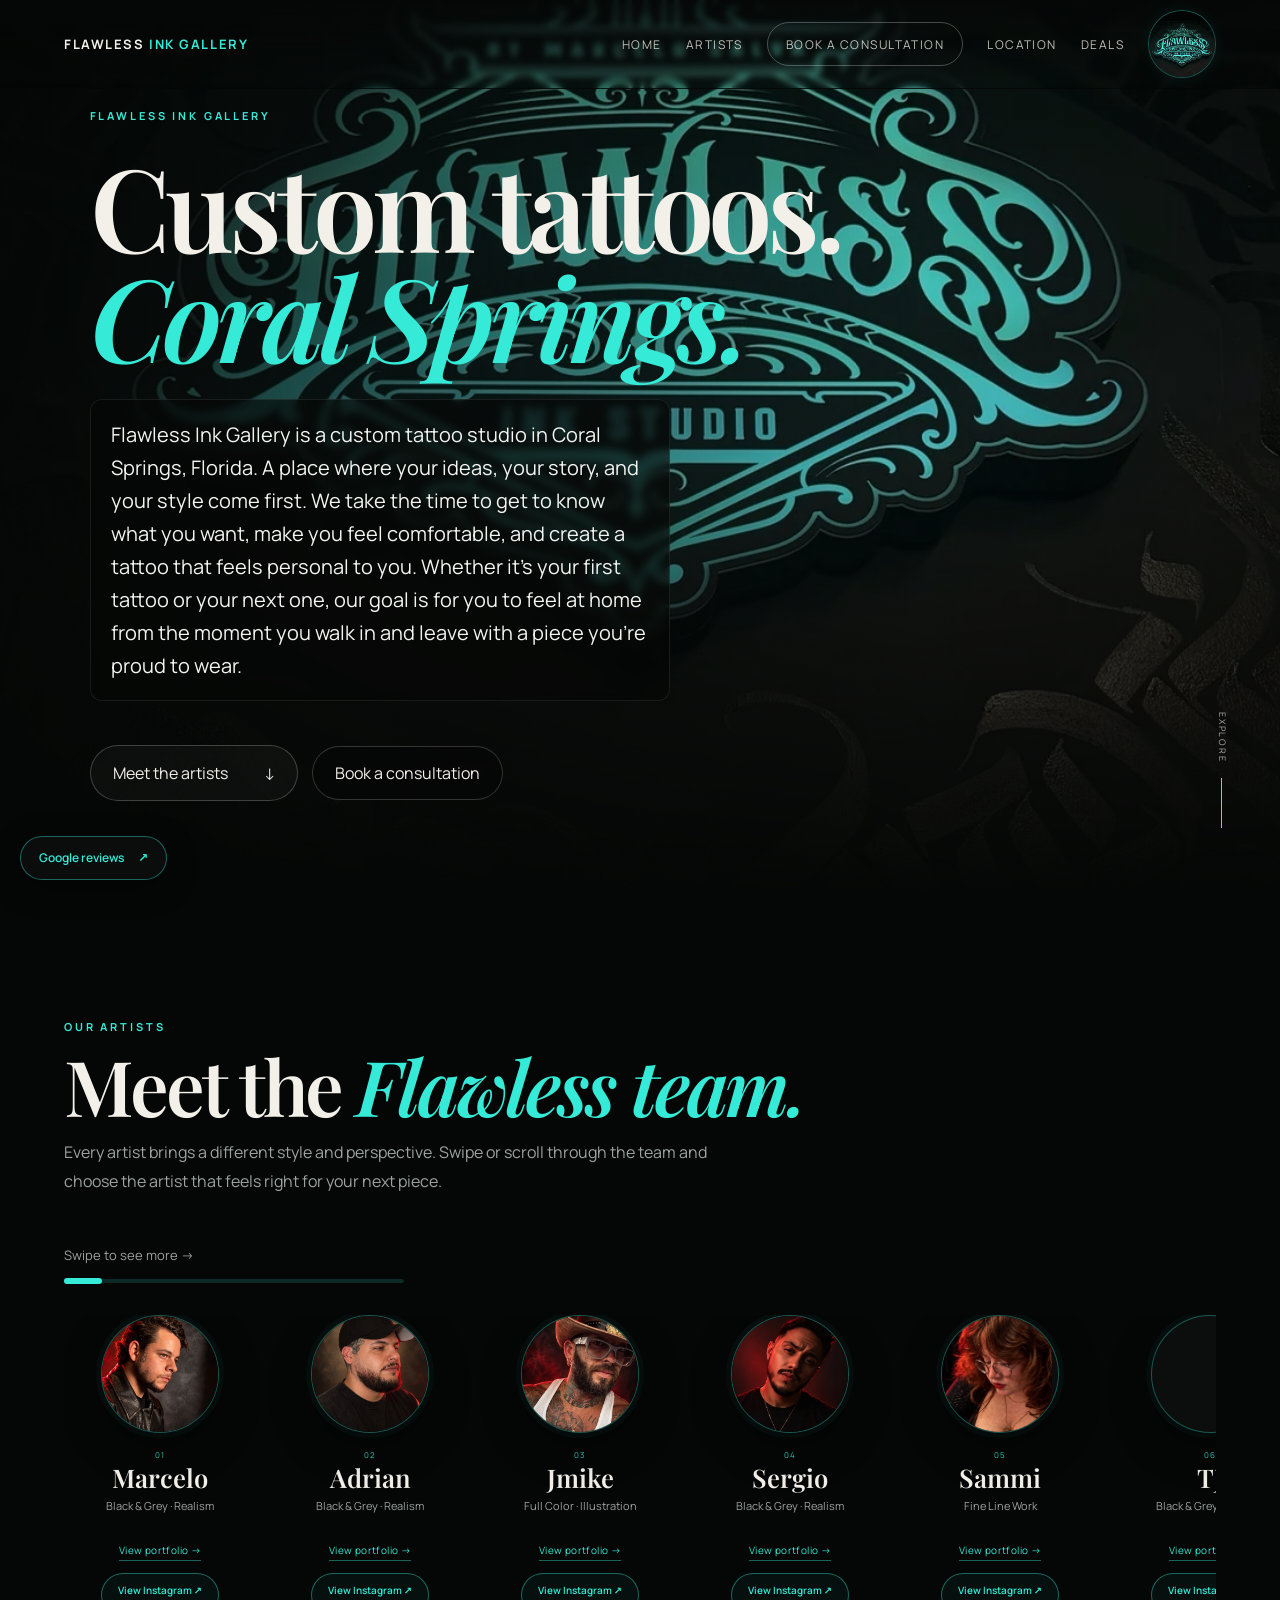
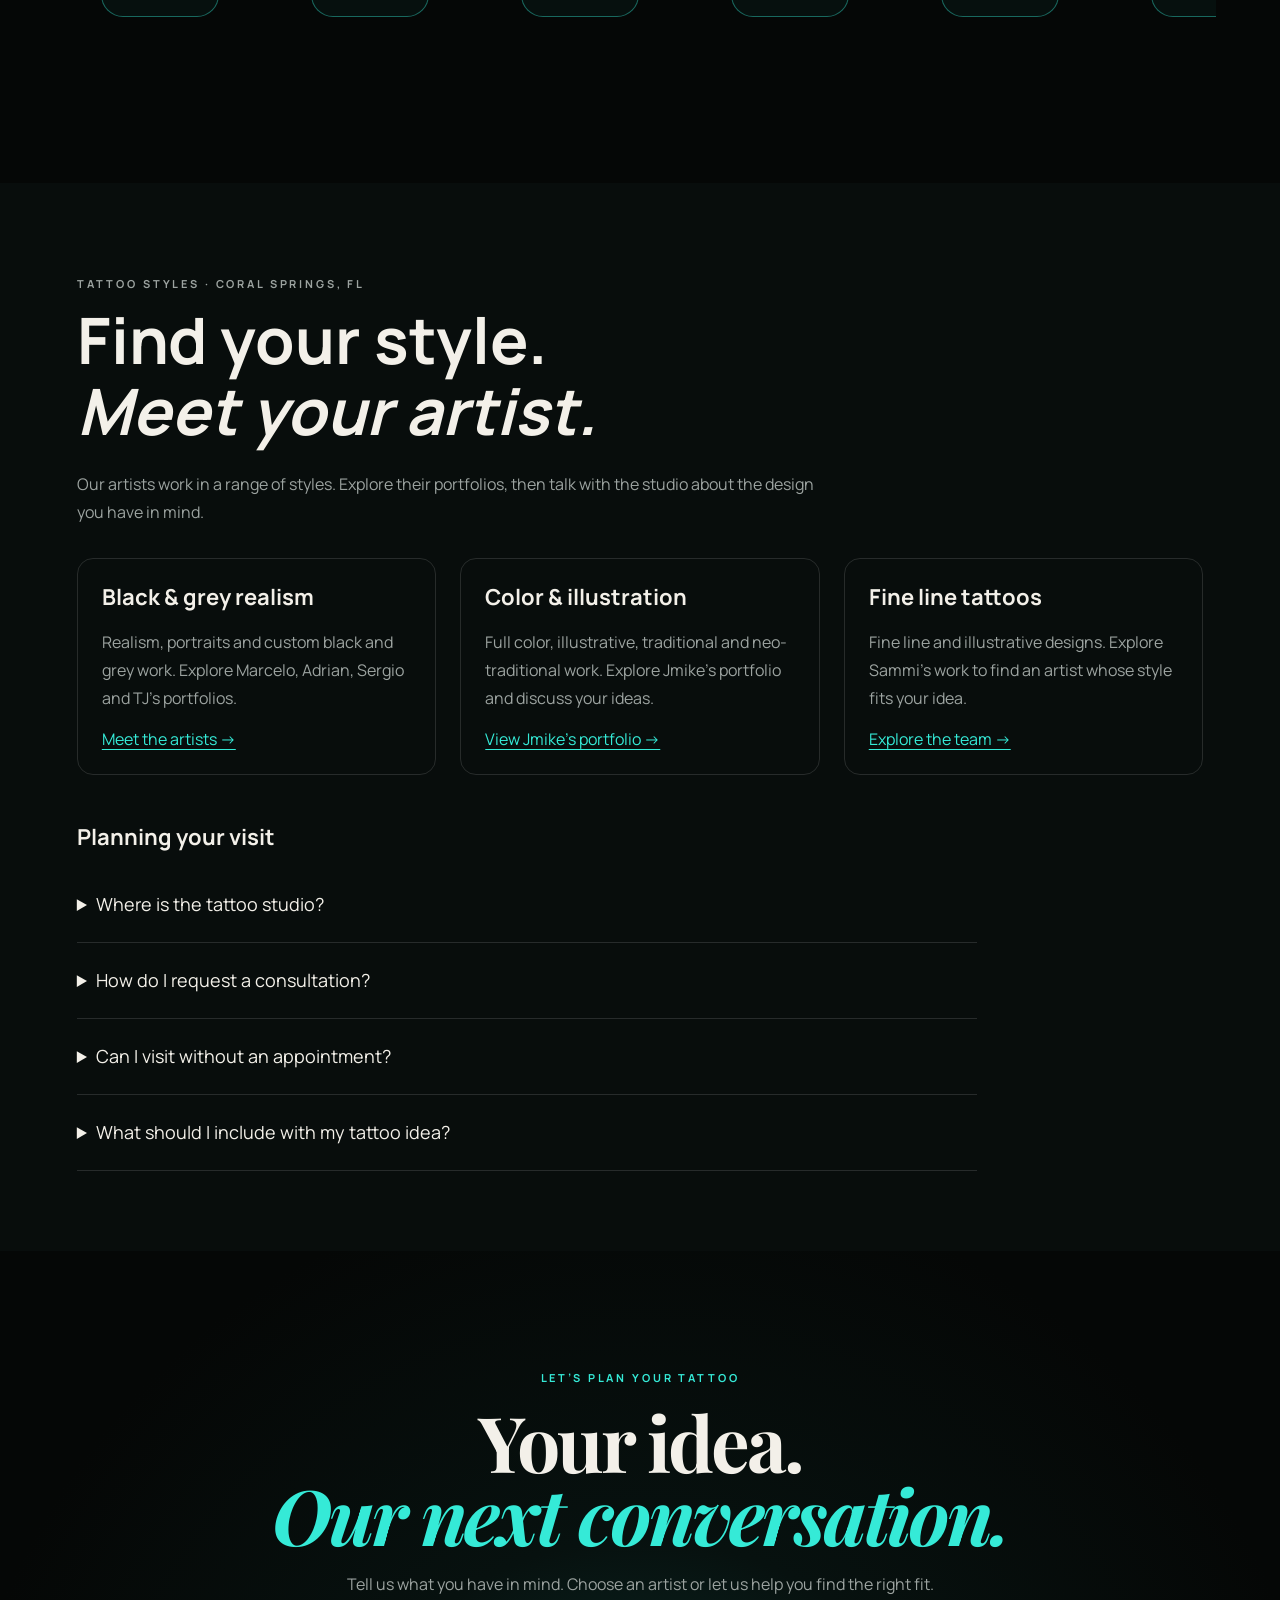
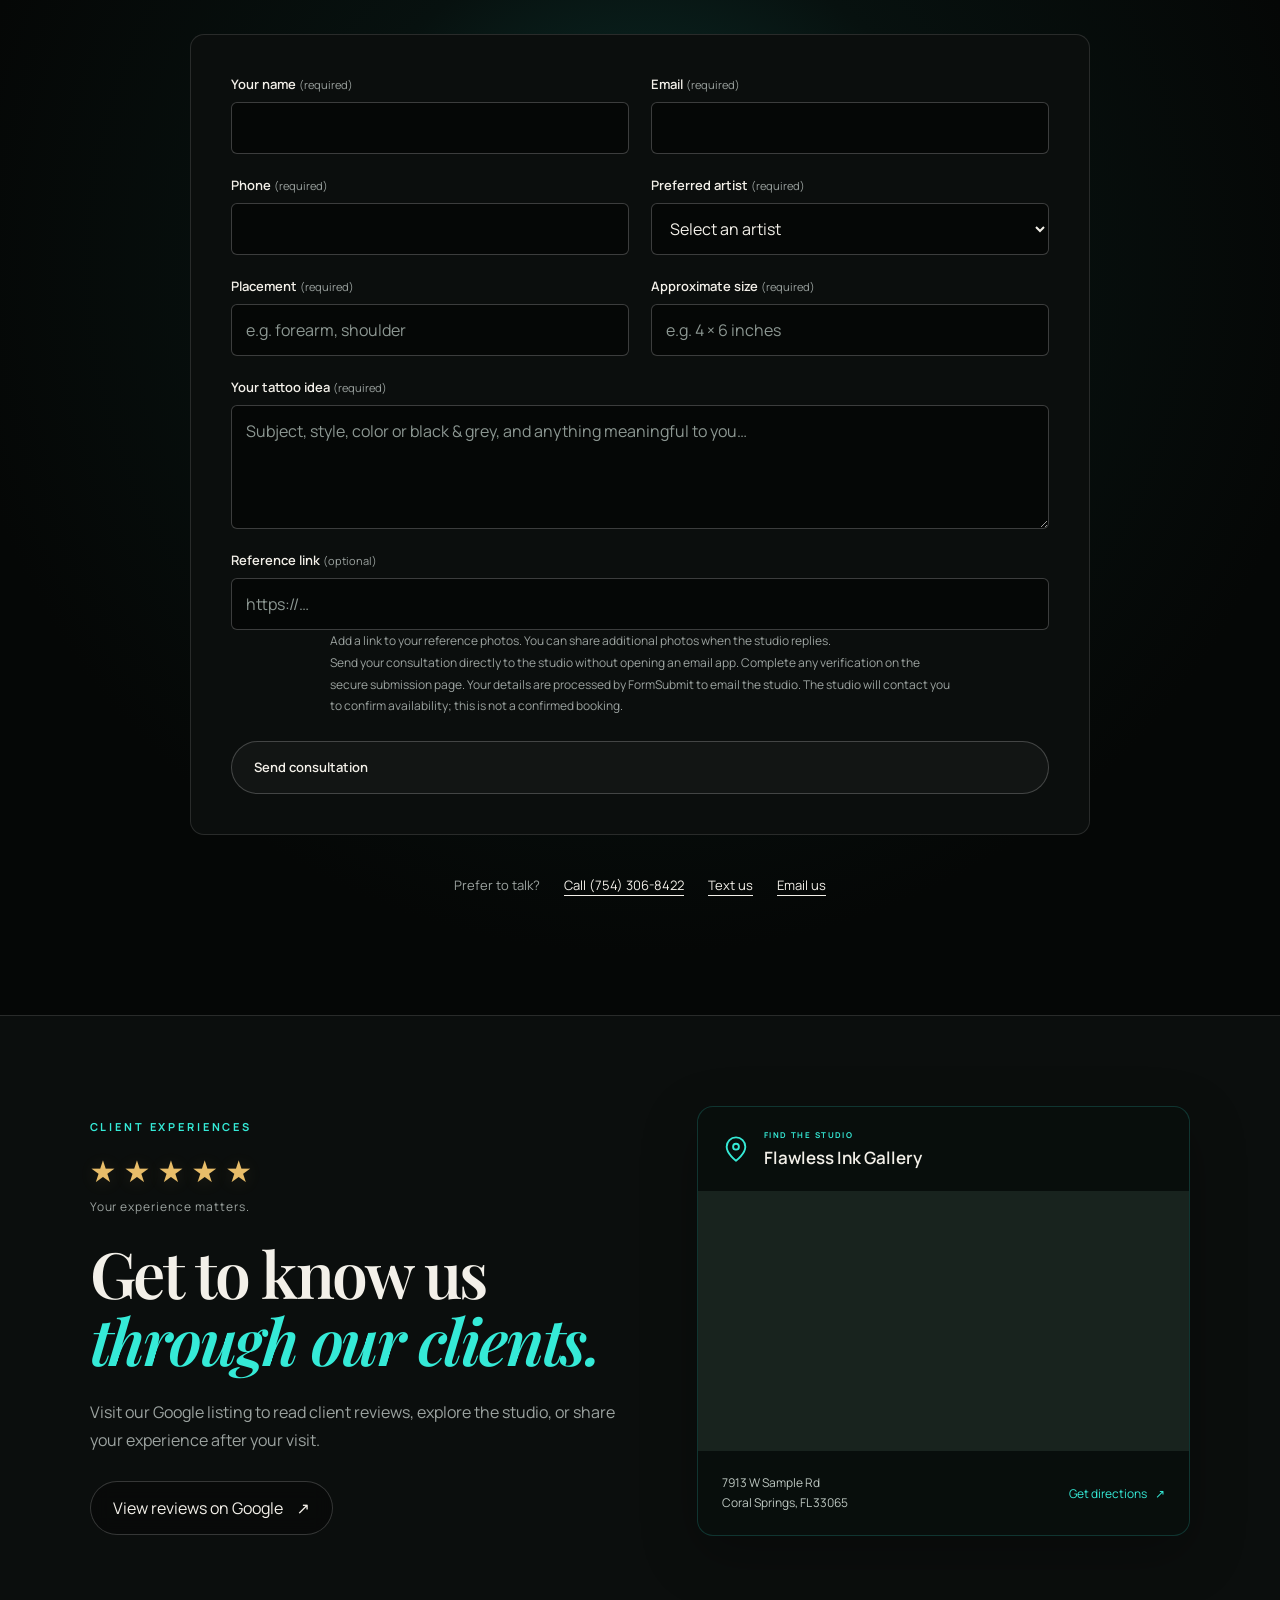
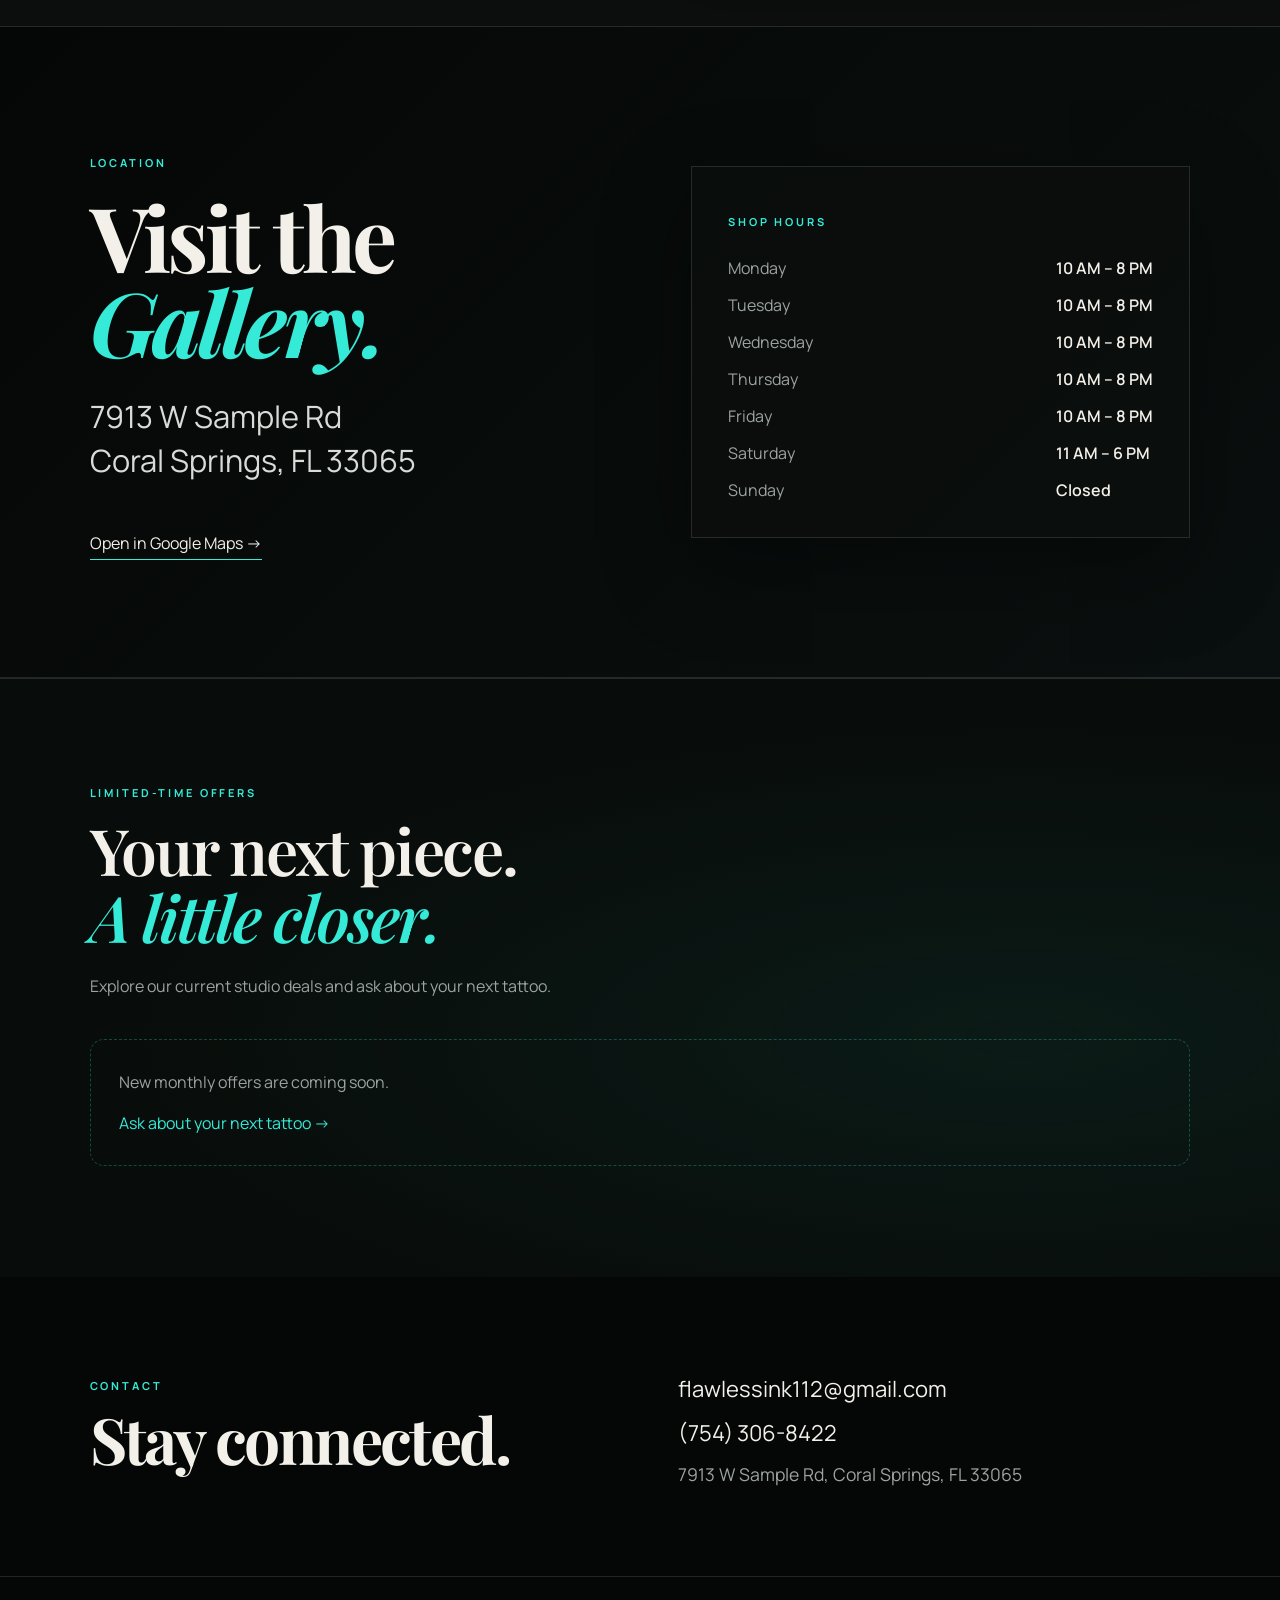
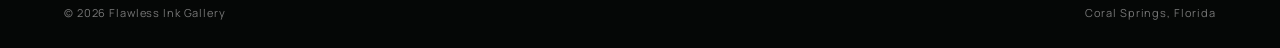
==== commit 48cc7b49: "Add floating 50 percent session offer with direct shop contact" ====
--- a/index.html
+++ b/index.html
@@ -286,13 +286,13 @@
 </section>
 <section class="deals-section reveal" id="deals" aria-labelledby="deals-title">
 <div class="deals-intro"><p class="eyebrow">LIMITED-TIME OFFERS</p><h2 id="deals-title">Your next piece.<br/><em>A little closer.</em></h2><p>Explore our current studio deals and ask about your next tattoo.</p></div>
-<article class="deal-coupon" aria-labelledby="two-session-deal" data-claim-limit="5" data-confirmed-claims="0" data-offer-name="Two full-day sessions" data-offer-total="$2,500" data-expires-at="2026-11-01T00:00:00-04:00" hidden>
-<div class="deal-coupon-main"><span class="deal-badge">October offer</span><h3 id="two-session-deal">Two full-day sessions.<br/>One set price.</h3><p class="deal-description">Bring your next tattoo project to Flawless Ink Gallery with our two full-day session package.</p><p class="deal-expiration">Expires <time datetime="2026-10-31T23:59:59-04:00">October 31, 2026, at 11:59 p.m. ET</time></p><p class="deal-booking-note">Limited to 5 confirmed claims. A $500 deposit is required. Contact the studio to confirm availability before paying.</p></div>
-<div class="deal-coupon-stub"><p class="deal-session-count">2 FULL-DAY SESSIONS</p><p class="deal-price"><span class="sr-only">Total price: </span>$2,500</p><p class="deal-price-note">Total package price · USD</p><p class="deal-claim-status">Limited to 5 claims</p><button class="cta deal-cta" type="button" data-claim-deal aria-haspopup="dialog" aria-controls="deal-claim-dialog">Claim this deal <span aria-hidden="true">↗</span></button></div>
-</article>
-<article class="deal-coupon" aria-labelledby="half-day-deal" data-claim-limit="5" data-confirmed-claims="0" data-offer-name="One half-day session" data-offer-total="$1,000" data-expires-at="2026-11-01T00:00:00-04:00" hidden>
+<article class="deal-coupon" aria-labelledby="full-day-deal" data-claim-limit="5" data-confirmed-claims="0" data-offer-name="One full-day session" data-offer-total="$1,500" data-expires-at="2026-11-01T00:00:00-04:00" hidden>
+<div class="deal-coupon-main"><span class="deal-badge">October offer</span><h3 id="full-day-deal">One full-day session.<br/>One set price.</h3><p class="deal-description">Bring your next tattoo project to Flawless Ink Gallery with our full-day session offer.</p><p class="deal-expiration">Expires <time datetime="2026-10-31T23:59:59-04:00">October 31, 2026, at 11:59 p.m. ET</time></p><p class="deal-booking-note">Limited to 5 confirmed claims. A $500 deposit is required. Contact the studio to confirm availability before paying.</p></div>
+<div class="deal-coupon-stub"><p class="deal-session-count">1 FULL-DAY SESSION</p><p class="deal-price"><span class="sr-only">Total price: </span>$1,500</p><p class="deal-price-note">Per full-day session · USD</p><p class="deal-claim-status">Limited to 5 claims</p><button class="cta deal-cta" type="button" data-claim-deal aria-haspopup="dialog" aria-controls="deal-claim-dialog">Claim this deal <span aria-hidden="true">↗</span></button></div>
+</article>
+<article class="deal-coupon" aria-labelledby="half-day-deal" data-claim-limit="5" data-confirmed-claims="0" data-offer-name="One half-day session" data-offer-total="$900" data-expires-at="2026-11-01T00:00:00-04:00" hidden>
 <div class="deal-coupon-main"><span class="deal-badge">October offer</span><h3 id="half-day-deal">A half-day session.<br/>Your next piece.</h3><p class="deal-description">Book a half-day tattoo session at Flawless Ink Gallery for one set price.</p><p class="deal-expiration">Expires <time datetime="2026-10-31T23:59:59-04:00">October 31, 2026, at 11:59 p.m. ET</time></p><p class="deal-booking-note">Limited to 5 confirmed claims. A $500 deposit is required. Contact the studio to confirm availability before paying.</p></div>
-<div class="deal-coupon-stub"><p class="deal-session-count">1 HALF-DAY SESSION</p><p class="deal-price"><span class="sr-only">Session price: </span>$1,000</p><p class="deal-price-note">Per half-day session · USD</p><p class="deal-claim-status">Limited to 5 claims</p><button class="cta deal-cta" type="button" data-claim-deal aria-haspopup="dialog" aria-controls="deal-claim-dialog">Claim this deal <span aria-hidden="true">↗</span></button></div>
+<div class="deal-coupon-stub"><p class="deal-session-count">1 HALF-DAY SESSION</p><p class="deal-price"><span class="sr-only">Session price: </span>$900</p><p class="deal-price-note">Per half-day session · USD</p><p class="deal-claim-status">Limited to 5 claims</p><button class="cta deal-cta" type="button" data-claim-deal aria-haspopup="dialog" aria-controls="deal-claim-dialog">Claim this deal <span aria-hidden="true">↗</span></button></div>
 </article>
 <p id="deals-empty" class="deals-empty" hidden>New monthly offers are coming soon. <a href="#book">Ask about your next tattoo →</a></p>
 <noscript><p>Contact the studio for current offers and expiration dates.</p></noscript>
@@ -464,6 +464,59 @@
 </dialog>
 <script src="assets/deals.js?v=claims-1" defer></script>
 <script src="assets/artist-navigation.js" defer></script>
+
+<!-- October studio-agreed session offer -->
+<style id="session-offer-styles">
+.session-offer-bubble{position:fixed;right:20px;bottom:24px;z-index:26;border:1px solid #70f5df;border-radius:999px;padding:15px 20px;background:#35ead7;color:#05241f;box-shadow:0 8px 32px #0008;font:800 13px/1.4 Manrope,system-ui,sans-serif;cursor:pointer;min-height:48px}
+.session-offer-panel{position:fixed;inset:auto 20px 88px auto;margin:0;box-sizing:border-box;width:min(370px,calc(100vw - 32px));max-height:calc(100dvh - 180px);overflow:auto;padding:24px;border:1px solid #35ead770;border-radius:20px;background:#0b1412;color:#f4f6f3;box-shadow:0 20px 70px #000a;font:14px/1.6 Manrope,system-ui,sans-serif}
+.session-offer-panel .eyebrow{margin:0 45px 10px 0;font-size:10px}.session-offer-panel h2{font:600 32px/1.1 "Playfair Display",serif;margin:0 40px 16px 0}
+.session-offer-close{position:absolute;right:12px;top:12px;width:44px;height:44px;border:1px solid #ffffff30;border-radius:50%;background:transparent;color:#fff;font-size:24px;cursor:pointer}
+.session-offer-prices{display:grid;gap:10px;margin:18px 0}.session-offer-prices p{display:flex;justify-content:space-between;gap:12px;margin:0;padding:12px;background:#ffffff08;border-radius:10px}.session-offer-prices del{color:#b8c9c4;margin-right:8px}.session-offer-prices strong{color:#61efda;font-size:20px}.session-offer-terms{color:#e1eae6}.session-offer-expiry{font-size:12px;color:#b8c9c4}.session-offer-contact{display:block;text-align:center;padding:13px;border-radius:999px;background:#35ead7;color:#05241f;font-weight:800;text-decoration:none}
+.session-offer-bubble:focus-visible,.session-offer-close:focus-visible,.session-offer-contact:focus-visible{outline:3px solid #fff;outline-offset:3px}
+body.mobile-nav-open .session-offer-bubble{visibility:hidden}
+@media(max-width:650px){.session-offer-bubble{right:16px;bottom:calc(76px + env(safe-area-inset-bottom,0px))}.session-offer-panel{right:16px;bottom:calc(140px + env(safe-area-inset-bottom,0px));max-height:calc(100dvh - 230px);padding:20px}}
+</style>
+<button id="session-offer-bubble" class="session-offer-bubble" type="button" popovertarget="session-offer-panel" aria-controls="session-offer-panel" aria-expanded="false" hidden>Claim 50% off <span aria-hidden="true">↗</span></button>
+<section id="session-offer-panel" class="session-offer-panel" popover aria-labelledby="session-offer-title">
+<button class="session-offer-close" type="button" popovertarget="session-offer-panel" popovertargetaction="hide" aria-label="Close 50% off offer">×</button>
+<p class="eyebrow">YOUR NEXT SESSION · 50% OFF</p>
+<h2 id="session-offer-title">Make it your next piece.</h2>
+<div class="session-offer-prices">
+<p><span>Full-day session</span><span><del>$1,500</del><strong>$750</strong></span></p>
+<p><span>Half-day session</span><span><del>$900</del><strong>$450</strong></span></p>
+</div>
+<p class="session-offer-terms">50% off applies only to a full-day or half-day tattoo session arranged and confirmed directly with the shop. Contact Flawless Ink Gallery to agree on your session and confirm availability.</p>
+<p class="session-offer-expiry">Prices in USD. Offer valid through October 31, 2026, at 11:59 p.m. ET.</p>
+<a class="session-offer-contact" href="tel:+17543068422">Contact Shop Directly</a>
+</section>
+<script>
+(() => {
+  const bubble = document.getElementById('session-offer-bubble');
+  const panel = document.getElementById('session-offer-panel');
+  const expires = Date.parse('2026-11-01T00:00:00-04:00');
+  if (!('showPopover' in panel)) {
+    panel.hidden = true;
+    bubble.removeAttribute('popovertarget');
+    const close = () => { panel.hidden = true; bubble.setAttribute('aria-expanded', 'false'); };
+    bubble.addEventListener('click', () => { panel.hidden = !panel.hidden; bubble.setAttribute('aria-expanded', String(!panel.hidden)); });
+    panel.querySelector('.session-offer-close').addEventListener('click', close);
+    document.addEventListener('keydown', e => { if (e.key === 'Escape') { close(); } });
+    document.addEventListener('click', e => { if (!panel.contains(e.target) && !bubble.contains(e.target)) close(); });
+  } else {
+    panel.addEventListener('toggle', e => bubble.setAttribute('aria-expanded', String(e.newState === 'open')));
+  }
+  function refresh() {
+    bubble.hidden = Date.now() >= expires;
+    if (bubble.hidden) {
+      if ('hidePopover' in panel) panel.hidePopover();
+      else panel.hidden = true;
+    }
+  }
+  refresh();
+  setInterval(refresh, 1000);
+})();
+</script>
+
 </body>
 </html>
 
